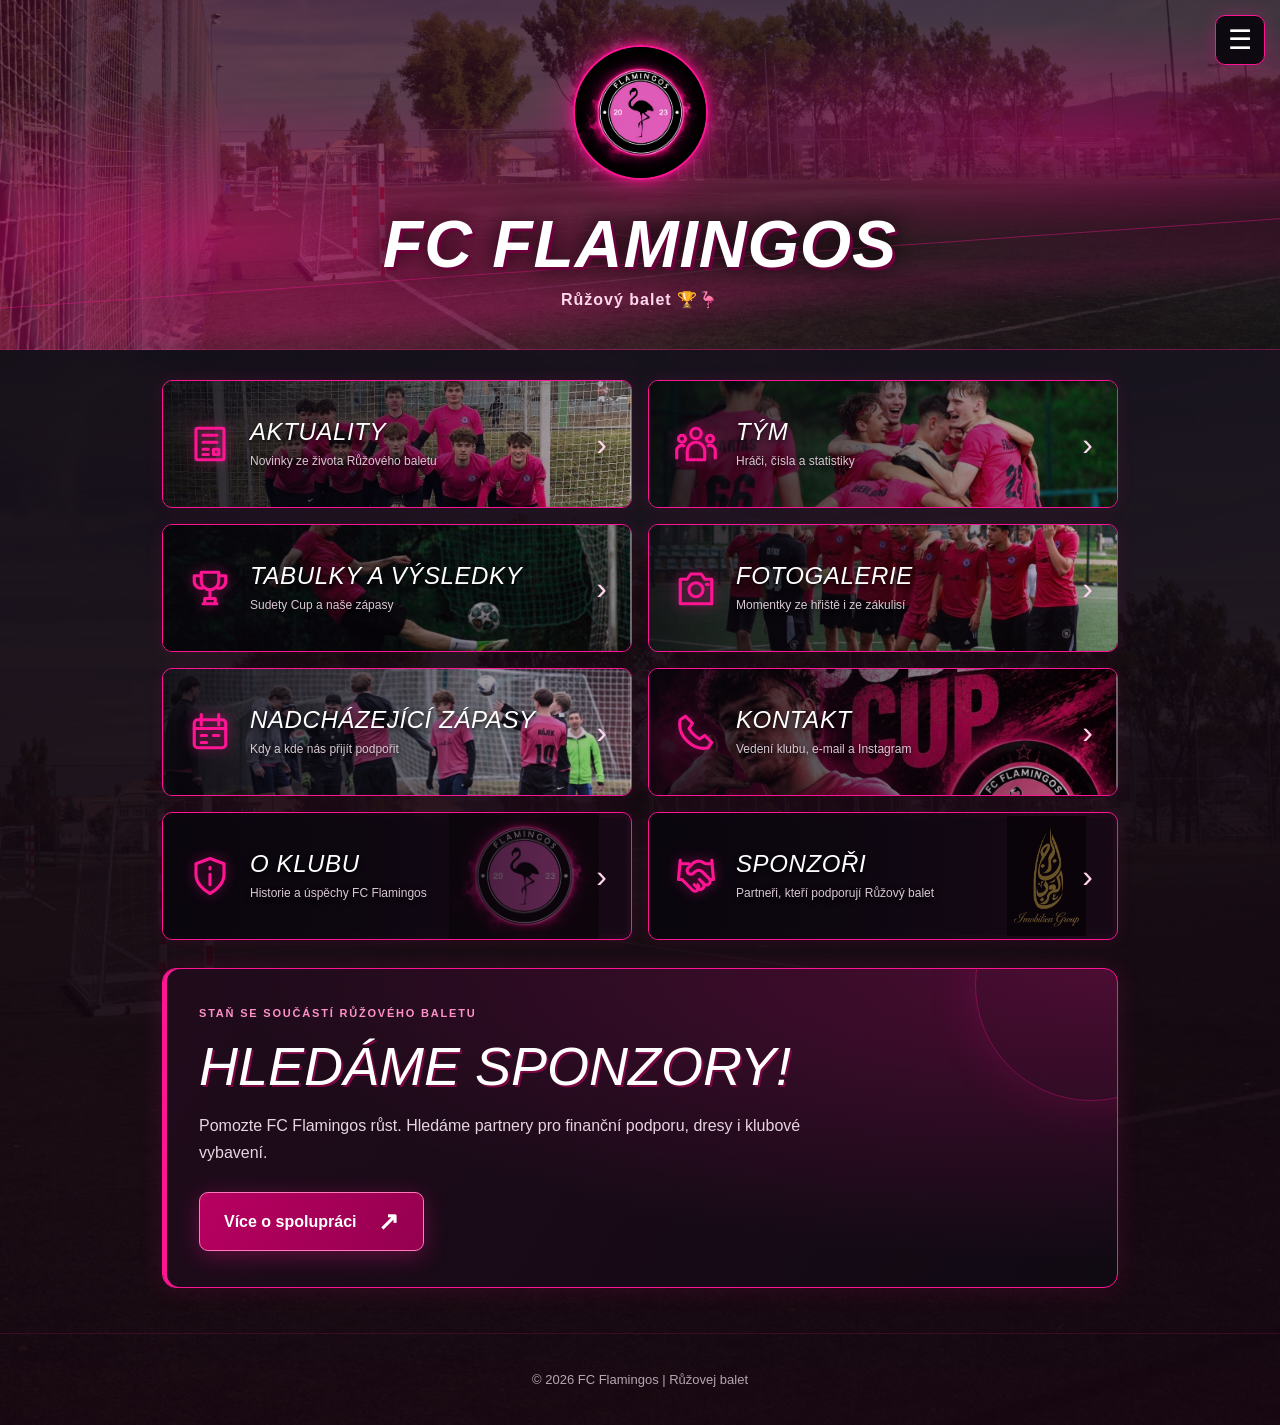
==== index.html @ 620ead61 "Update index.html" ====
<!DOCTYPE html>
<html lang="cs">
  <head>
    <meta charset="UTF-8" />
    <meta name="viewport" content="width=device-width, initial-scale=1" />
    <title>FC Flamingos</title>
    <link rel="stylesheet" href="styles.css" />
  
<style>
/* Oprava log: pevná plocha pro obrázek, text pod ní. */
#sponsors .sponsor-card { display:flex; flex-direction:column; min-width:0; }
#sponsors .sponsor-logo { display:block; flex:0 0 auto; width:100%; height:300px; padding:24px; overflow:hidden; background:#000; }
#sponsors .sponsor-logo img { display:block; position:static; width:100%; height:252px; max-width:100%; max-height:252px; object-fit:contain; }
#sponsors .sponsor-content { position:relative; flex:1; background:linear-gradient(120deg,#250c1d,#120a16); }
.home-link.sponsors-link .home-link-icon { color:#ff1493; }
.home-link.sponsors-link .home-link-icon svg { width:42px; height:42px; }
@media(max-width:600px) {
  #sponsors .sponsor-logo { height:270px; padding:20px; }
  #sponsors .sponsor-logo img { height:230px; max-height:230px; }
}
</style>
</head>
  <body>
    <div class="menu">
      <button
        class="menu-btn"
        onclick="toggleMenu()"
        type="button"
        aria-controls="menu-content"
        aria-expanded="false"
        aria-label="Otevřít menu"
      >
        ☰
      </button>

      <div id="menu-content" class="menu-content">
        <button onclick="showSection('home')" type="button">Úvod</button>
        <button onclick="showSection('contact')" type="button">Kontakt</button>
        <button onclick="showSection('results')" type="button">
          Tabulky a výsledky
        </button>
        <button onclick="showSection('matches')" type="button">
          Nadcházející zápasy
        </button>
        <button onclick="showSection('team')" type="button">Tým</button>
        <button onclick="showSection('about')" type="button">O klubu</button>
        <button onclick="showSection('gallery')" type="button">
          Fotogalerie
        </button>
        <button onclick="showSection('news')" type="button">Aktuality</button>
      </div>
    </div>

    <header>
      <img src="logo.png" alt="Logo FC Flamingos" class="logo" />
      <h1>FC Flamingos</h1>
      <p>Růžový balet 🏆🦩</p>
    </header>

    <section id="home" class="active">
<div class="sponsor-callout">
  <span class="sponsor-callout-label">STAŇ SE SOUČÁSTÍ RŮŽOVÉHO BALETU</span>
  <h2>HLEDÁME SPONZORY!</h2>
  <p>Pomozte FC Flamingos růst. Hledáme partnery pro finanční podporu, dresy i klubové vybavení.</p>
  <button type="button" onclick="showSection('news')">Více o spolupráci <span aria-hidden="true">↗</span></button>
</div>
</section>

  <section id="contact">
  <h2>Kontakt</h2>
  <p>Vedení Růžového baletu. Ozvi se nám!</p>

  <div class="club-contacts">
    <article class="club-contact">
      <span class="contact-role">CEO KLUBU</span>
      <h3>Matyáš František Hájek</h3>
      <a class="contact-phone" href="tel:+420725914956">
        <span aria-hidden="true">☎</span>
        +420 725 914 956
      </a>
    </article>

    <article class="club-contact">
      <span class="contact-role">PŘEDSEDA A JEDNATEL MUŽSTVA</span>
      <h3>Martin Kulhánek</h3>
      <a class="contact-phone" href="tel:+420721666181">
        <span aria-hidden="true">☎</span>
        +420 721 666 181
      </a>
    </article>

    <article class="club-contact">
      <span class="contact-role">MANAŽER KLUBU</span>
      <h3>Jiří Heiland</h3>
      <a class="contact-phone" href="tel:+420608160890">
        <span aria-hidden="true">☎</span>
        +420 608 160 890
      </a>
    </article>

    <article class="club-contact">
      <span class="contact-role">KUSTOD MUŽSTVA</span>
      <h3>Adrian Forgáč</h3>
      <a class="contact-phone" href="tel:+420606820745">
        <span aria-hidden="true">☎</span>
        +420 606 820 745
      </a>
    </article>
  </div>

  <div class="club-socials">
    <a
      class="club-social"
      href="mailto:fc.flamingos.lib@gmail.com"
    >
      <span class="contact-symbol" aria-hidden="true">✉</span>
      <span class="contact-social-text">
        <strong>NAPIŠ NÁM</strong>
        <span>fc.flamingos.lib@gmail.com</span>
      </span>
      <span aria-hidden="true">→</span>
    </a>

    <a
      class="club-social"
      href="https://www.instagram.com/fc_flamingos_/"
      target="_blank"
      rel="noopener noreferrer"
    >
      <span class="contact-symbol" aria-hidden="true">◎</span>
      <span class="contact-social-text">
        <strong>SLEDUJ FLAMINGOS</strong>
        <span>@fc_flamingos_</span>
      </span>
      <span aria-hidden="true">↗</span>
    </a>
    <a
  class="club-social"
  href="https://www.tiktok.com/@fc_flamingos_"
  target="_blank"
  rel="noopener noreferrer"
>
  <span class="contact-symbol" aria-hidden="true">♪</span>

  <span class="contact-social-text">
    <strong>SLEDUJ NÁŠ TIKTOK</strong>
    <span>@fc_flamingos_</span>
  </span>

  <span aria-hidden="true">↗</span>
</a>
  </div>
</section>
   <section id="results">
  <h2>Tabulky a výsledky</h2>

  <a
    class="standings-image-link"
    href="./tabulka.png"
    target="_blank"
    rel="noopener noreferrer"
    aria-label="Otevřít závěrečnou tabulku v plné velikosti"
  >
    <img
      class="standings-image"
      src="./tabulka.png"
      alt="Závěrečná tabulka základní části Sudety Cupu, Season VI. FC Flamingos skončili čtvrtí se 41 body."
    />
  </a>

  <p class="standings-image-hint">
    Kliknutím otevřeš tabulku v plné velikosti.
  </p>

  <h3 class="results-heading">Výsledky základní části</h3>

  <div class="results-grid">
    <article class="result-round">
      <span class="result-round-label">SUDETY CUP · SEASON VI</span>
      <h3>01. kolo</h3>
      <p class="result-team-label">FC Flamingos proti:</p>
      <ul class="result-list">
        <li><span>FC Lidi</span><strong>1:0</strong></li>
        <li><span>SK Gamble</span><strong>1:0</strong></li>
        <li><span>FC Tysa</span><strong>1:1</strong></li>
      </ul>
    </article>

    <article class="result-round">
      <span class="result-round-label">SUDETY CUP · SEASON VI</span>
      <h3>02. kolo</h3>
      <p class="result-team-label">FC Flamingos proti:</p>
      <ul class="result-list">
        <li><span>FK Fitmonci</span><strong>1:3</strong></li>
        <li><span>FC Real Chlastico</span><strong>3:0</strong></li>
        <li><span>FC Benfika B</span><strong>3:1</strong></li>
      </ul>
    </article>

    <article class="result-round">
      <span class="result-round-label">SUDETY CUP · SEASON VI</span>
      <h3>03. kolo</h3>
      <p class="result-team-label">FC Flamingos proti:</p>
      <ul class="result-list">
        <li><span>San Miguel C.F.</span><strong>0:4</strong></li>
        <li><span>FC Braničtí Rytíři</span><strong>1:3</strong></li>
        <li><span>Sudeťáci</span><strong>0:1</strong></li>
      </ul>
    </article>

    <article class="result-round">
      <span class="result-round-label">SUDETY CUP · SEASON VI</span>
      <h3>04. kolo</h3>
      <p class="result-team-label">FC Flamingos proti:</p>
      <ul class="result-list">
        <li><span>FC Lidi</span><strong>3:3</strong></li>
        <li><span>SK Gamble</span><strong>3:4</strong></li>
        <li><span>FC Tysa</span><strong>1:0</strong></li>
      </ul>
    </article>

    <article class="result-round">
      <span class="result-round-label">SUDETY CUP · SEASON VI</span>
      <h3>05. kolo</h3>
      <p class="result-team-label">FC Flamingos proti:</p>
      <ul class="result-list">
        <li>
          <span>FK Fitmonci<small>Dohráno v 11. kole</small></span>
          <strong>3:2</strong>
        </li>
        <li><span>FC Real Chlastico</span><strong>2:2</strong></li>
        <li><span>FC Benfika B</span><strong>1:0</strong></li>
      </ul>
    </article>

    <article class="result-round">
      <span class="result-round-label">SUDETY CUP · SEASON VI</span>
      <h3>06. kolo</h3>
      <p class="result-team-label">FC Flamingos proti:</p>
      <ul class="result-list">
        <li><span>San Miguel C.F.</span><strong>0:3</strong></li>
        <li><span>FC Braničtí Rytíři</span><strong>3:1</strong></li>
        <li><span>Sudeťáci</span><strong>2:0</strong></li>
      </ul>
    </article>

    <article class="result-round">
      <span class="result-round-label">SUDETY CUP · SEASON VI</span>
      <h3>07. kolo</h3>
      <p class="result-team-label">FC Flamingos proti:</p>
      <ul class="result-list">
        <li><span>FC Lidi</span><strong>3:1</strong></li>
        <li><span>SK Gamble</span><strong>2:4</strong></li>
        <li><span>FC Tysa</span><strong>1:3</strong></li>
      </ul>
    </article>

    <article class="result-round">
      <span class="result-round-label">SUDETY CUP · SEASON VI</span>
      <h3>08. kolo</h3>
      <p class="result-team-label">FC Flamingos proti:</p>
      <ul class="result-list">
        <li><span>FK Fitmonci</span><strong>2:1</strong></li>
        <li><span>FC Real Chlastico</span><strong>0:1</strong></li>
        <li><span>FC Benfika B</span><strong>1:5</strong></li>
      </ul>
    </article>

    <article class="result-round">
      <span class="result-round-label">SUDETY CUP · SEASON VI</span>
      <h3>09. kolo</h3>
      <p class="result-team-label">FC Flamingos proti:</p>
      <ul class="result-list">
        <li><span>San Miguel C.F.</span><strong>1:1</strong></li>
        <li><span>FC Braničtí Rytíři</span><strong>2:1</strong></li>
        <li><span>Sudeťáci</span><strong>3:0</strong></li>
      </ul>
    </article>

    <article class="result-round">
      <span class="result-round-label">SUDETY CUP · SEASON VI</span>
      <h3>10. kolo</h3>
      <p class="result-team-label">FC Flamingos proti:</p>
      <ul class="result-list">
        <li><span>FC Lidi</span><strong>6:0</strong></li>
        <li><span>SK Gamble</span><strong>1:0</strong></li>
        <li><span>FC Tysa</span><strong>3:1</strong></li>
      </ul>
    </article>

    <article class="result-round">
      <span class="result-round-label">SUDETY CUP · SEASON VI</span>
      <h3>11. kolo</h3>
      <p class="result-team-label">FC Flamingos proti:</p>
      <ul class="result-list">
        <li><span>FK Fitmonci</span><strong>5:0</strong></li>
        <li><span>FC Real Chlastico</span><strong>0:0</strong></li>
        <li><span>FC Benfika B</span><strong>2:2</strong></li>
        <li>
          <span>FK Fitmonci<small>Dohrávka 5. kola</small></span>
          <strong>3:2</strong>
        </li>
      </ul>
    </article>

    <article class="result-round">
      <span class="result-round-label">SUDETY CUP · SEASON VI</span>
      <h3>12. kolo</h3>
      <p class="result-team-label">FC Flamingos proti:</p>
      <ul class="result-list">
        <li><span>San Miguel C.F.</span><strong>0:0</strong></li>
        <li><span>FC Braničtí Rytíři</span><strong>1:3</strong></li>
        <li><span>Sudeťáci</span><strong>0:1</strong></li>
      </ul>
    </article>
  </div>

  <div class="round-box playoff-box">
    <h3>🏆 Play-off Sudety Cupu</h3>
    <p><strong>20. 6. 2026</strong></p>
    <p>📍 Na Rozcestí — Vratislavice nad Nisou</p>

    <div class="playoff-match">
      <h4>Čtvrtfinále</h4>
      <p>FC Flamingos vs SK Gamble <strong>3:2</strong></p>
    </div>

    <div class="playoff-match">
      <h4>Semifinále</h4>
      <p>FC Flamingos vs San Miguel C. F. <strong>0:4</strong></p>
    </div>

    <div class="playoff-match">
      <h4>Zápas o třetí místo</h4>
      <p>FC Flamingos vs FC Braničtí Rytíři <strong>1:1</strong></p>
      <p>Po penaltách <strong>5:3</strong></p>
    </div>

    <p class="achievement">
      🥉 V play-off jsme získali historické třetí místo!
    </p>
  </div>
</section>

    <section id="team">
      <h2>Tým</h2>

      <h3 class="position-title">Brankáři</h3>
      <div class="players-grid">
        <div class="player-card">
          <img src="dyma.jpg" alt="Dmitriy Jerasov" />
          <h3>Dmitriy Jerasov</h3>
          <p><strong>Pozice:</strong> Brankář</p>
          <p><strong>Číslo:</strong> 99</p>
          <p><strong>Věk:</strong> 23 let</p>
          <p>
            <strong>Statistiky:</strong> 11 čistých kont, 1 gól, 10 asistencí
          </p>
        </div>

        <div class="player-card">
          <img src="luky.jpg" alt="Lukáš Votruba" />
          <h3>Lukáš Votruba</h3>
          <p><strong>Pozice:</strong> Brankář</p>
          <p><strong>Číslo:</strong> 1</p>
          <p><strong>Věk:</strong> 17 let</p>
          <p><strong>Statistiky:</strong> 1 čisté konto</p>
        </div>
      </div>

      <h3 class="position-title">Obránci</h3>
      <div class="players-grid">
        <div class="player-card">
          <img src="martin.jpg" alt="Martin Kulhánek" />
          <h3>Martin Kulhánek</h3>
          <p><strong>Pozice:</strong> Obránce</p>
          <p><strong>Číslo:</strong> 66</p>
          <p><strong>Věk:</strong> 19 let</p>
          <p><strong>Statistiky:</strong> 4 góly, 5 asistencí</p>
        </div>

        <div class="player-card">
          <img src="ivo.jpg" alt="Ivo Rejnart" />
          <h3>Ivo Rejnart</h3>
          <p><strong>Pozice:</strong> Obránce</p>
          <p><strong>Číslo:</strong> 4</p>
          <p><strong>Věk:</strong> 20 let</p>
          <p><strong>Statistiky:</strong> -</p>
        </div>

        <div class="player-card">
          <img src="kris.jpg" alt="Kristián Bohun" />
          <h3>Kristián Bohun</h3>
          <p><strong>Pozice:</strong> Obránce</p>
          <p><strong>Číslo:</strong> 13</p>
          <p><strong>Věk:</strong> 19 let</p>
          <p><strong>Statistiky:</strong> 3 góly</p>
        </div>

        <div class="player-card">
          <img src="kott.jpg" alt="Daniel Kott" />
          <h3>Daniel Kott</h3>
          <p><strong>Pozice:</strong> Obránce</p>
          <p><strong>Číslo:</strong> 69</p>
          <p><strong>Věk:</strong> 21 let</p>
          <p><strong>Statistiky:</strong> 1 gól, 5 asistencí</p>
        </div>
      </div>

      <h3 class="position-title">Záložníci</h3>
      <div class="players-grid">
        <div class="player-card">
          <img src="fabi.jpg" alt="Fabián Abrt" />
          <h3>Fabián Abrt</h3>
          <p><strong>Pozice:</strong> Záložník</p>
          <p><strong>Číslo:</strong> 28</p>
          <p><strong>Věk:</strong> 19 let</p>
          <p><strong>Statistiky:</strong> 9 gólů, 4 asistence</p>
        </div>

        <div class="player-card">
          <img src="jirka.jpg" alt="Jiří Heiland" />
          <h3>Jiří Heiland</h3>
          <p><strong>Pozice:</strong> Záložník</p>
          <p><strong>Číslo:</strong> 11</p>
          <p><strong>Věk:</strong> 19 let</p>
          <p><strong>Statistiky:</strong> 1 asistence</p>
        </div>

        <div class="player-card">
          <img src="honza.jpg" alt="Jan Albrecht" />
          <h3>Jan Albrecht</h3>
          <p><strong>Pozice:</strong> Záložník</p>
          <p><strong>Číslo:</strong> 14</p>
          <p><strong>Věk:</strong> 17 let</p>
          <p><strong>Statistiky:</strong> 3 góly, 2 asistence</p>
        </div>

        <div class="player-card">
          <img src="hajek.jpg" alt="Matyáš František Hájek" />
          <h3>Matyáš František Hájek</h3>
          <p><strong>Pozice:</strong> Záložník</p>
          <p><strong>Číslo:</strong> 10</p>
          <p><strong>Věk:</strong> 20 let</p>
          <p><strong>Statistiky:</strong> 9 gólů, 15 asistencí</p>
        </div>

        <div class="player-card">
          <img src="klusty.jpg" alt="Jan Klust" />
          <h3>Jan Klust</h3>
          <p><strong>Pozice:</strong> Záložník</p>
          <p><strong>Číslo:</strong> 6</p>
          <p><strong>Věk:</strong> 19 let</p>
          <p><strong>Statistiky:</strong> 24 gólů, 7 asistencí</p>
        </div>
      </div>

      <h3 class="position-title">Útočníci</h3>
      <div class="players-grid">
        <div class="player-card">
          <img src="dena.jpg" alt="Denis Dušek" />
          <h3>Denis Dušek</h3>
          <p><strong>Pozice:</strong> Útočník</p>
          <p><strong>Číslo:</strong> 27</p>
          <p><strong>Věk:</strong> 19 let</p>
          <p><strong>Statistiky:</strong> 8 gólů, 3 asistence</p>
        </div>

        <div class="player-card">
          <img src="simek.jpg" alt="Ondřej Šimek" />
          <h3>Ondřej Šimek</h3>
          <p><strong>Pozice:</strong> Útočník</p>
          <p><strong>Číslo:</strong> 23</p>
          <p><strong>Věk:</strong> 19 let</p>
          <p><strong>Statistiky:</strong> 3 góly, 5 asistencí</p>
        </div>

        <div class="player-card">
          <img src="ondra.jpg" alt="Ondřej Průša" />
          <h3>Ondřej Průša</h3>
          <p><strong>Pozice:</strong> Útočník</p>
          <p><strong>Číslo:</strong> 7</p>
          <p><strong>Věk:</strong> 20 let</p>
          <p><strong>Statistiky:</strong> 3 góly, 4 asistence</p>
        </div>

        <div class="player-card">
          <img src="forgy.jpg" alt="Adrián Forgáč" />
          <h3>Adrián Forgáč</h3>
          <p><strong>Pozice:</strong> Útočník</p>
          <p><strong>Číslo:</strong> 8</p>
          <p><strong>Věk:</strong> 21 let</p>
          <p><strong>Statistiky:</strong> -</p>
        </div>
      </div>
    </section>

    <section id="about">
      <h2>O klubu</h2>

      <div class="card">
        <h3>Historie klubu</h3>
        <p>
          FC Flamingos vznikl na podzim roku 2023 v Liberci. Klub založili
          současný kapitán a historicky nejlepší střelec Matyáš František Hájek
          a klubová legenda David Drobný.
        </p>
        <p>
          Začátky byly poměrně krušné a výsledky nebyly vždy příznivé. Během
          následujících sezón se však výrazně proměnila kostra týmu. Přišla řada
          opor, které pomohly klubu posunout se vpřed.
        </p>
        <p>
          Naše barvy jsou růžová a černá a přezdívka „Růžový balet“ k nám
          neodmyslitelně patří. Působíme v soutěži Sudety Cup a dění kolem klubu
          sdílíme také na sociálních sítích.
        </p>
      </div>

      <div class="card">
        <h3>🥉 Historický úspěch</h3>
        <p>
          V základní části Season VI jsme obsadili čtvrté místo se 41 body po 36
          zápasech.
        </p>
        <p>
          V play-off Sudety Cupu 2026 jsme vybojovali historické třetí místo. Ve
          čtvrtfinále jsme porazili SK Gamble 3:2. Po semifinálové porážce 0:4 s
          San Miguel C. F. jsme v zápase o třetí místo remizovali s FC Braničtí
          Rytíři 1:1 a penaltový rozstřel vyhráli 5:3, a zaslouženě jsem si tak
          připsali historické třetí místo.
        </p>
      </div>
    </section>

   

      <section id="gallery">
        <h2>Fotogalerie 2026/27</h2>

        <p>
          Momentky ze zápasů, emoce i dění kolem hřiště. Vyber si kolo a otevři
          celé fotoalbum na Zoneramě. Alba obsahují fotografie všech týmů Sudety
          Cupu.
        </p>

        <div class="photo-albums">
          <article class="album-card album-playoff">
            <span class="album-label">🏆 Play-off</span>
            <h3>Play-off Sudety Cupu</h3>
            <p class="album-date">20. 6. 2026</p>
            <p>
              Vzpomínky na turnaj, ze kterého jsme přivezli historické třetí
              místo.
            </p>

            <div class="album-links">
              <a
                href="https://us.zonerama.com/kacikbofoto/Album/1000427813"
                target="_blank"
                rel="noopener noreferrer"
                >📸 kacikbo.foto ↗</a
              >

              <a
                href="https://eu.zonerama.com/SarkaMakovskaPhotogallery/Album/15639155"
                target="_blank"
                rel="noopener noreferrer"
                >📸 Šárka Makovská ↗</a
              >
            </div>
          </article>

          <article class="album-card">
            <span class="album-label">Sudety Cup · Season VI</span>
            <h3>12. kolo</h3>
            <p class="album-date">7. 6. 2026</p>

            <div class="album-links">
              <a
                href="https://eu.zonerama.com/SarkaMakovskaPhotogallery/Album/15531288"
                target="_blank"
                rel="noopener noreferrer"
                >📸 Šárka Makovská ↗</a
              >
            </div>
          </article>

          <article class="album-card">
            <span class="album-label">Sudety Cup · Season VI</span>
            <h3>11. kolo</h3>
            <p class="album-date">31. 5. 2026</p>

            <div class="album-links">
              <a
                href="https://eu.zonerama.com/SarkaMakovskaPhotogallery/Album/15524873"
                target="_blank"
                rel="noopener noreferrer"
                >📸 Šárka Makovská ↗</a
              >
            </div>
          </article>

          <article class="album-card">
            <span class="album-label">Sudety Cup · Season VI</span>
            <h3>Zápasy 10. května</h3>
            <p class="album-date">10. 5. 2026</p>

            <div class="album-links">
              <a
                href="https://us.zonerama.com/kacikbofoto/Album/1000411940"
                target="_blank"
                rel="noopener noreferrer"
                >📸 kacikbo.foto ↗</a
              >
            </div>
          </article>

          <article class="album-card">
            <span class="album-label">Sudety Cup · Season VI</span>
            <h3>6. kolo</h3>
            <p class="album-date">26. 4. 2026</p>

            <div class="album-links">
              <a
                href="https://eu.zonerama.com/SarkaMakovskaPhotogallery/Album/15178739"
                target="_blank"
                rel="noopener noreferrer"
                >📸 Šárka Makovská ↗</a
              >
            </div>
          </article>

          <article class="album-card">
            <span class="album-label">Sudety Cup · Season VI</span>
            <h3>5. kolo</h3>
            <p class="album-date">19. 4. 2026</p>

            <div class="album-links">
              <a
                href="https://eu.zonerama.com/SarkaMakovskaPhotogallery/Album/15133690"
                target="_blank"
                rel="noopener noreferrer"
                >📸 Šárka Makovská ↗</a
              >
            </div>
          </article>

          <article class="album-card">
            <span class="album-label">Sudety Cup · Season VI</span>
            <h3>3. kolo</h3>
            <p class="album-date">29. 3. 2026</p>

            <div class="album-links">
              <a
                href="https://eu.zonerama.com/SarkaMakovskaPhotogallery/Album/15004577"
                target="_blank"
                rel="noopener noreferrer"
                >📸 Šárka Makovská ↗</a
              >
            </div>
          </article>

          <article class="album-card">
            <span class="album-label">Sudety Cup · Season VI</span>
            <h3>2. kolo</h3>
            <p class="album-date">22. 3. 2026</p>

            <div class="album-links">
              <a
                href="https://us.zonerama.com/kacikbofoto/Album/1000388332"
                target="_blank"
                rel="noopener noreferrer"
                >📸 kacikbo.foto ↗</a
              >

              <a
                href="https://eu.zonerama.com/SarkaMakovskaPhotogallery/Album/14965530"
                target="_blank"
                rel="noopener noreferrer"
                >📸 Šárka Makovská ↗</a
              >
            </div>
          </article>

          <article class="album-card">
            <span class="album-label">Sudety Cup · Season VI</span>
            <h3>1. kolo</h3>
            <p class="album-date">15. 3. 2026</p>

            <div class="album-links">
              <a
                href="https://eu.zonerama.com/SarkaMakovskaPhotogallery/Album/14915869"
                target="_blank"
                rel="noopener noreferrer"
                >📸 Šárka Makovská ↗</a
              >
            </div>
          </article>
        </div>
      </section>

    <section id="news">
      <h2>Aktuality</h2>
<article class="news-card sponsor-news">
  <span class="sponsor-news-label">SPOLUPRÁCE · FC FLAMINGOS</span>
  <h3>Hledáme partnery pro další kapitolu Růžového baletu!</h3>
  <p>FC Flamingos je klub malého fotbalu z Liberce. Od roku 2023 budujeme tým, který spojuje chuť hrát, týmového ducha a výrazné růžovo-černé barvy. Teď hledáme další partnery, kteří nám pomohou posunout klub dál.</p>
  <h4>Jak nás můžete podpořit?</h4>
  <p>Uvítáme finanční podporu na chod klubu, startovné v soutěžích a další rozvoj. Pomůže nám také materiální podpora — například dresy, tréninkové oblečení, míče nebo jiné sportovní vybavení. Prostor je i pro spolupráci formou služeb či společných akcí.</p>
  <h4>Co můžeme nabídnout?</h4>
  <p>Prezentaci vaší firmy na klubovém webu s logem a odkazem, zmínky a poděkování na našich sociálních sítích nebo společný obsah. Podle rozsahu spolupráce se můžeme domluvit také na umístění loga na dresech, klubovém oblečení či reklamních bannerech při akcích, kde to pořadatel umožní.</p>
  <p>Nemusí jít o velkou firmu ani vysokou částku. Rádi se domluvíme s místními podnikateli i většími společnostmi a připravíme spolupráci podle vašich možností.</p>
  <p><strong>Chcete být vidět společně s FC Flamingos? Napište nám a pojďme probrat možnosti!</strong></p>
  <a class="sponsor-news-contact" href="mailto:fc.flamingos.lib@gmail.com?subject=Spolupr%C3%A1ce%20s%20FC%20Flamingos">Napište nám: fc.flamingos.lib@gmail.com <span aria-hidden="true">↗</span></a>
</article>


      <div class="news-card">
        <h3>Pro nadcházející sezónu Sudety Cupu 2026/27 chystáme B tým!</h3>

        <p>
          FC Flamingos se připravuje na další krok — pro nadcházející sezónu
          plánujeme vytvoření B týmu! Chceme rozšířit náš klub a dát prostor
          dalším hráčům, kteří mají chuť obléknout růžovo-černé barvy.
        </p>

        <p>
          Přípravy jsou zatím na začátku a podrobnosti o soupisce i fungování
          týmu postupně představíme. Sledujte náš web a Instagram, kde se
          dozvíte další novinky.
        </p>

        <p>Nová kapitola Růžového baletu se blíží! 🦩</p>
      </div>
    </section>
<section id="sponsors">
  <h2>Sponzoři</h2>
  <p>
    Za Růžovým baletem stojí i naši partneři.
    Děkujeme za podporu FC Flamingos!
  </p>

  <div class="sponsors-grid">
    <article class="sponsor-card">
      <div class="sponsor-logo">
        <img
          src="./sponzor-imobilien.png"
          alt="Imobilien Group"
          loading="lazy"
        />
      </div>

      <div class="sponsor-content">
        <span class="sponsor-label">PARTNER FC FLAMINGOS</span>
        <h3>Imobilien Group</h3>

        <a
          class="sponsor-link"
          href="http://www.imobilien.cz/html/onas.htm"
          target="_blank"
          rel="noopener noreferrer"
        >
          Navštívit web partnera
          <span aria-hidden="true">↗</span>
        </a>
      </div>
    </article>

    <article class="sponsor-card">
      <div class="sponsor-logo">
        <img
          src="./sponzor-lipa.jpeg"
          alt="Klub Lípa Liberec"
          loading="lazy"
        />
      </div>

      <div class="sponsor-content">
        <span class="sponsor-label">PARTNER FC FLAMINGOS</span>
        <h3>Klub Lípa Liberec</h3>

        <a
          class="sponsor-link"
          href="https://klublipa.cz/"
          target="_blank"
          rel="noopener noreferrer"
        >
          Navštívit web partnera
          <span aria-hidden="true">↗</span>
        </a>
      </div>
    </article>
  </div>
</section>
    <footer>
      <p>© 2026 FC Flamingos | Růžovej balet</p>
    </footer>

    <script src="script.js"></script>
  
<script>
/* Růžová ikona spolupráce místo barevného emoji. */
(function () {
  const icon = document.querySelector('.sponsors-link .home-link-icon');
  if (icon) {
    icon.innerHTML = '<svg viewBox="0 0 24 24" fill="none" stroke="currentColor" stroke-width="1.8" stroke-linecap="round" stroke-linejoin="round" aria-hidden="true" focusable="false"><path d="m11 17 2 2a1 1 0 1 0 3-3"/><path d="m14 14 2.5 2.5a1 1 0 1 0 3-3l-4-4a3 3 0 0 0-4 0l-.9.9a1 1 0 1 1-3-3l2.9-2.9a5.5 5.5 0 0 1 6 0l.4.2a2 2 0 0 0 1 .3H21"/><path d="m21 3 1 11h-2M3 3 2 14h2l6 6a1 1 0 1 0 3-3M3 5h5"/></svg>';
  }
})();
</script>
</body>
</html>
---- styles.css ----
/* Základ */

* {
  box-sizing: border-box;
}

:root {
  --pink: #ff1493;
  --light-pink: #ff79bb;
  --stadium: url("./stadion.jpg") !important;
}

html {
  background: #08060b;
}

body {
  margin: 0;
  color: #fff;
  font-family: Arial, sans-serif;
  min-height: 100vh;
  background:
    linear-gradient(rgba(8, 5, 12, 0.88), rgba(20, 4, 15, 0.94)),
    var(--stadium) center / cover no-repeat,
    #08060b;
}

button,
a {
  -webkit-tap-highlight-color: transparent;
}

button {
  font-family: inherit;
}

a {
  color: var(--light-pink);
  font-weight: bold;
  overflow-wrap: anywhere;
}

button:focus-visible,
a:focus-visible {
  outline: 3px solid white;
  outline-offset: 5px;
}

/* Horní fotografie hřiště a logo */

header {
  position: relative;
  isolation: isolate;
  overflow: hidden;
  min-height: 350px;
  padding: 45px 20px 40px;
  text-align: center;
  background:
    linear-gradient(
      135deg,
      rgba(60, 0, 32, 0.65),
      rgba(8, 5, 12, 0.78)
    ),
    var(--stadium) center 65% / cover no-repeat,
    #160b19;
  border-bottom: 1px solid rgba(255, 20, 147, 0.35);
}

header::before,
header::after {
  content: "";
  position: absolute;
  z-index: -1;
  pointer-events: none;
}

header::before {
  inset: 0;
  background:
    radial-gradient(
      ellipse at 15% 70%,
      rgba(255, 0, 132, 0.42),
      transparent 45%
    ),
    radial-gradient(
      ellipse at 85% 40%,
      rgba(255, 0, 132, 0.38),
      transparent 40%
    );
}

header::after {
  width: 120%;
  height: 70px;
  left: -10%;
  bottom: 15px;
  transform: rotate(-4deg);
  background: linear-gradient(
    transparent,
    rgba(255, 20, 147, 0.12),
    transparent
  );
  border-top: 1px solid rgba(255, 20, 147, 0.4);
}

.logo {
  width: 135px;
  height: 135px;
  object-fit: cover;
  border-radius: 50%;
  border: 2px solid var(--pink);
  box-shadow:
    0 0 12px var(--pink),
    0 0 45px rgba(255, 20, 147, 0.55);
}

h1 {
  margin: 22px 0 8px;
  font-family: Impact, "Arial Narrow", Arial, sans-serif;
  font-size: clamp(38px, 7vw, 66px);
  font-style: italic;
  font-weight: 900;
  text-transform: uppercase;
  letter-spacing: 1px;
  text-shadow: 3px 3px 0 #6b003b, 0 0 25px #000;
}

header > p {
  margin: 0;
  color: #ffd8ed;
  font-size: 16px;
  font-weight: bold;
  letter-spacing: 1px;
}

/* Rozbalovací menu */

.menu {
  position: fixed;
  top: 15px;
  right: 15px;
  z-index: 1000;
}

.menu-btn {
  display: grid;
  place-items: center;
  width: 50px;
  height: 50px;
  padding: 0;
  color: white;
  font-size: 27px;
  background: rgba(10, 7, 14, 0.94);
  border: 1px solid var(--pink);
  border-radius: 10px;
  box-shadow: 0 0 18px rgba(255, 20, 147, 0.25);
  cursor: pointer;
}

.menu-content {
  position: absolute;
  right: 0;
  top: 60px;
  display: flex;
  flex-direction: column;
  gap: 5px;
  width: min(270px, calc(100vw - 30px));
  padding: 10px;
  background: rgba(13, 8, 17, 0.98);
  border: 1px solid var(--pink);
  border-radius: 12px;
  box-shadow: 0 10px 40px #000;
  opacity: 0;
  visibility: hidden;
  pointer-events: none;
  transform: translateY(-10px);
  transition: opacity 0.2s, transform 0.2s, visibility 0.2s;
  max-height: calc(100dvh - 95px);
  overflow-y: auto;
}

.menu-content.show {
  opacity: 1;
  visibility: visible;
  pointer-events: auto;
  transform: translateY(0);
}

.menu-content button {
  flex-shrink: 0;
  padding: 13px 12px;
  color: #fff;
  text-align: left;
  font-size: 15px;
  background: #160d19;
  border: 1px solid rgba(255, 20, 147, 0.3);
  border-radius: 7px;
  cursor: pointer;
  transition: background 0.2s;
}

.menu-content button:hover,
.menu-content button[aria-current="page"] {
  background: #720944;
  border-color: var(--pink);
}

/* Sekce */

section {
  display: none;
  width: 100%;
  max-width: 1000px;
  margin: auto;
  padding: 30px 22px 45px;
}

section.active {
  display: block;
  animation: section-in 0.3s ease both;
}

@keyframes section-in {
  from {
    opacity: 0;
    transform: translateY(12px);
  }
  to {
    opacity: 1;
    transform: translateY(0);
  }
}

h2 {
  margin: 10px 0 25px;
  color: var(--light-pink);
  font-size: clamp(28px, 5vw, 38px);
}

section > p,
.card p {
  font-size: 17px;
  line-height: 1.75;
}

#home > h2 {
  margin-top: 32px;
}

#home > p {
  color: #d6cbd3;
}

/* Klikací kartičky na úvodu */

.home-links {
  display: grid;
  grid-template-columns: repeat(2, minmax(0, 1fr));
  gap: 16px;
}

.home-link {
  position: relative;
  isolation: isolate;
  overflow: hidden;
  display: flex;
  align-items: center;
  gap: 18px;
  width: 100%;
  min-height: 128px;
  padding: 24px;
  color: white;
  text-align: left;
  text-decoration: none;
  background: #160a17;
  border: 1px solid var(--pink);
  border-radius: 10px;
  box-shadow:
    inset 0 0 0 4px rgba(255, 20, 147, 0.05),
    0 0 17px rgba(255, 20, 147, 0.1);
  cursor: pointer;
  transition: transform 0.2s, border-color 0.2s, box-shadow 0.2s;
}

.home-link::before {
  content: "";
  position: absolute;
  z-index: -2;
  inset: 0;
  background: var(--stadium) center 70% / cover no-repeat;
  opacity: 1;
  pointer-events: none;
}

.home-link::after {
  content: "";
  position: absolute;
  z-index: -1;
  inset: 0;
  background: linear-gradient(
    90deg,
    rgba(8, 5, 12, 0.88) 0%,
    rgba(8, 5, 12, 0.6) 45%,
    rgba(30, 0, 18, 0.15) 100%
  );
  pointer-events: none;
}

/* Správné názvy nahraných fotografií */

.home-link.news-link::before {
  background-image: url("./aktuality-nove.jpeg");
  background-position: center 35%;
}

.home-link.results-link::before {
  background-image: url("./vysledky-nove.jpeg");
  background-position: center 35%;
}

.home-link.matches-link::before {
  background-image: url("./zapasy-nove.jpeg");
  background-position: center 30%;
}

.home-link.team-link::before {
  background-image: url("./menu-tym.jpeg");
  background-position: center 30%;
}

.home-link.gallery-link::before {
  background-image: url("./galerie-nove.jpeg");
  background-position: center 35%;
}

.home-link.contact-link::before {
  background-image: url("./menu-kontakt.jpeg");
  background-position: center 30%;
}

.home-link.about-link::before {
  background-image: url("./logo.png");
  background-position: 90% center;
  background-size: 150px;
  opacity: 0.5;
}

.home-link:hover {
  transform: translateY(-3px);
  border-color: #ffb4dc;
  box-shadow: 0 0 25px rgba(255, 20, 147, 0.3);
}

.home-link-icon {
  flex: 0 0 45px;
  display: grid;
  place-items: center;
  color: var(--pink);
  filter: drop-shadow(0 0 6px rgba(255, 20, 147, 0.5));
}

.home-link-icon svg {
  display: block;
  width: 42px;
  height: 42px;
}

.home-link-text {
  flex: 1;
  min-width: 0;
}

.home-link-title {
  display: block;
  font-family: Impact, "Arial Narrow", Arial, sans-serif;
  font-size: 24px;
  font-weight: normal;
  font-style: italic;
  text-transform: uppercase;
  letter-spacing: 0.6px;
}

.home-link-description {
  display: block;
  margin-top: 7px;
  color: #d9c8d3;
  font-size: 12px;
  line-height: 1.4;
}

.home-link-title,
.home-link-description {
  text-shadow: 0 2px 5px rgba(0, 0, 0, 0.9);
}

.home-link-arrow {
  flex-shrink: 0;
  font-size: 32px;
  color: #ffd6ec;
}

/* Obsahové kartičky */

.card,
.round-box,
.news-card,
.player-card,
.album-card {
  background:
    radial-gradient(
      ellipse at top right,
      rgba(255, 20, 147, 0.1),
      transparent 65%
    ),
    #120d16;
  border: 1px solid rgba(255, 20, 147, 0.6);
  border-radius: 12px;
  box-shadow: 0 0 18px rgba(255, 20, 147, 0.1);
}

.card {
  padding: 24px;
  margin-top: 20px;
  border-left: 4px solid var(--pink);
}

.card h3 {
  color: var(--light-pink);
  margin-top: 0;
}

footer {
  text-align: center;
  padding: 25px 15px;
  color: #b5a6b0;
  font-size: 13px;
  border-top: 1px solid rgba(255, 20, 147, 0.15);
}

/* Tým */

.position-title {
  color: white;
  margin-top: 35px;
  font-size: 25px;
  border-bottom: 1px solid var(--pink);
  padding-bottom: 12px;
}

.players-grid {
  display: grid;
  grid-template-columns: repeat(auto-fit, minmax(min(230px, 100%), 1fr));
  gap: 20px;
  margin-top: 20px;
}

.player-card {
  padding: 15px;
  text-align: center;
}

.player-card img {
  width: 100%;
  height: 260px;
  object-fit: contain;
  object-position: center;
  background: #0b080e;
  border-radius: 8px;
  margin-bottom: 12px;
}

.player-card h3 {
  color: var(--light-pink);
  margin-bottom: 10px;
}

.player-card p {
  font-size: 15px;
  line-height: 1.5;
}

/* Zápasy a play-off */

.round-box {
  padding: 23px;
  margin-bottom: 22px;
}

.round-box h3 {
  color: var(--light-pink);
  margin: 0 0 15px;
  font-size: 25px;
}

.round-box p {
  font-size: 17px;
  margin: 10px 0;
  line-height: 1.6;
}

.round-box b {
  color: var(--light-pink);
}

.playoff-box {
  background:
    linear-gradient(
      125deg,
      rgba(147, 0, 77, 0.9),
      rgba(23, 7, 26, 0.94)
    ),
    var(--stadium) center / cover;
  border-color: var(--pink);
  box-shadow: 0 0 24px rgba(255, 20, 147, 0.25);
}

.playoff-box h3 {
  color: white;
  font-size: 28px;
}

.playoff-match {
  padding: 15px 0;
  border-top: 1px solid rgba(255, 255, 255, 0.25);
  margin-top: 15px;
}

.playoff-match h4 {
  margin: 0 0 10px;
  font-size: 20px;
}

.playoff-box .achievement {
  font-size: 20px;
  font-weight: bold;
  background: rgba(0, 0, 0, 0.3);
  padding: 18px;
  border-radius: 8px;
  margin-top: 20px;
}

/* Aktuality */

.news-card {
  padding: 25px;
  margin-bottom: 25px;
}

.news-card h3 {
  color: var(--light-pink);
  margin-top: 0;
  margin-bottom: 15px;
  font-size: 27px;
  line-height: 1.3;
}

.news-card p {
  font-size: 17px;
  line-height: 1.8;
}

/* Původní tabulka */

.standings {
  overflow: hidden;
  background:
    radial-gradient(
      ellipse at 100% 0%,
      rgba(255, 20, 147, 0.25),
      transparent 45%
    ),
    #100c15;
  border: 1px solid var(--pink);
  border-radius: 12px;
  padding: 28px;
  margin-bottom: 35px;
  box-shadow: 0 0 25px rgba(255, 20, 147, 0.15);
}

.standings-header {
  display: grid;
  grid-template-columns: 1fr 1fr 1fr;
  align-items: center;
  gap: 15px;
  margin-bottom: 28px;
}

.season-label span {
  display: block;
  font-size: 20px;
  font-weight: bold;
}

.season-label > strong {
  display: block;
  font-size: 76px;
  line-height: 1;
  color: transparent;
  -webkit-text-stroke: 2px #ffb1d9;
}

.competition-label {
  text-align: center;
}

.competition-icon {
  display: block;
  font-size: 48px;
  margin-bottom: 8px;
}

.competition-label strong {
  font-size: 20px;
}

.competition-label strong span {
  color: var(--pink);
}

.round-label {
  text-align: right;
  font-size: 25px;
  font-weight: bold;
}

.table-scroll {
  overflow-x: auto;
  border: 1px solid var(--pink);
  border-radius: 8px;
}

.league-table {
  width: 100%;
  border-collapse: collapse;
  min-width: 420px;
  font-size: 18px;
}

.league-table caption,
.fs-table caption {
  position: absolute;
  width: 1px;
  height: 1px;
  overflow: hidden;
  clip-path: inset(50%);
}

.league-table th,
.league-table td {
  padding: 15px 10px;
  text-align: center;
}

.league-table thead {
  background: rgba(255, 20, 147, 0.12);
}

.league-table thead th {
  color: #ff8bc5;
  font-size: 16px;
}

.league-table th:nth-child(2) {
  text-align: left;
}

.league-table tbody th {
  font-weight: normal;
}

.league-table tbody tr {
  border-top: 1px solid rgba(255, 77, 166, 0.35);
}

.league-table tbody td:last-child {
  color: var(--light-pink);
  font-weight: bold;
  font-size: 22px;
}

.league-table .flamingos-row {
  background: linear-gradient(90deg, #e6007e, #8d064e);
}

.league-table .flamingos-row th,
.league-table .flamingos-row td {
  color: white;
  font-weight: bold;
}

.table-legend {
  color: #c9bcc5;
  font-size: 12px;
  margin: 16px 0 0;
  text-align: center;
}

/* Nová závěrečná tabulka Sudety Cupu */

.flamingos-standings {
  overflow: hidden;
  margin: 25px 0 40px;
  padding: 26px;
  color: #fff;
  background:
    radial-gradient(
      ellipse at top right,
      rgba(255, 20, 147, 0.2),
      transparent 60%
    ),
    #100b13;
  border: 1px solid #ff4da6;
  border-radius: 16px;
  box-shadow:
    inset 4px 0 0 var(--pink),
    0 0 28px rgba(255, 20, 147, 0.15);
}

.fs-header {
  display: flex;
  align-items: center;
  justify-content: space-between;
  gap: 16px;
  margin-bottom: 24px;
}

.fs-label {
  color: var(--light-pink);
  font-size: 12px;
  font-weight: bold;
  letter-spacing: 2px;
}

.fs-header h3 {
  margin: 10px 0;
  color: #fff;
  font-family: Impact, "Arial Narrow", Arial, sans-serif;
  font-size: clamp(28px, 5vw, 42px);
  font-weight: normal;
  font-style: italic;
  text-transform: uppercase;
}

.fs-header p {
  margin: 0;
  color: #c9bac5;
  font-size: 14px;
  line-height: 1.5;
}

.fs-trophy {
  flex-shrink: 0;
  font-size: 46px;
}

.fs-highlight {
  display: flex;
  align-items: center;
  gap: 16px;
  margin-bottom: 24px;
  padding: 18px;
  background: linear-gradient(110deg, #7a0849, #280d21);
  border: 1px solid #ff4da6;
  border-radius: 12px;
}

.fs-highlight > img {
  width: 58px;
  height: 58px;
  object-fit: contain;
  border-radius: 50%;
  box-shadow: 0 0 18px rgba(255, 20, 147, 0.5);
}

.fs-highlight > div:nth-child(2) {
  flex: 1;
  min-width: 0;
}

.fs-highlight > div:nth-child(2) > strong {
  display: block;
  font-family: Impact, "Arial Narrow", Arial, sans-serif;
  font-size: 24px;
  font-weight: normal;
  font-style: italic;
}

.fs-highlight > div:nth-child(2) > span {
  display: block;
  margin-top: 5px;
  color: #f4d9e8;
  font-size: 13px;
}

.fs-points {
  flex-shrink: 0;
  text-align: center;
}

.fs-points strong {
  display: block;
  font-size: 38px;
  line-height: 1;
}

.fs-points span {
  display: block;
  margin-top: 6px;
  color: #ffc3e2;
  font-size: 10px;
  font-weight: bold;
  letter-spacing: 2px;
}

.fs-scroll {
  overflow-x: auto;
  border: 1px solid rgba(255, 77, 166, 0.35);
  border-radius: 10px;
}

.fs-scroll:focus-visible {
  outline: 3px solid var(--light-pink);
  outline-offset: 4px;
}

.fs-table {
  width: 100%;
  min-width: 440px;
  border-collapse: collapse;
  font-size: 16px;
  font-variant-numeric: tabular-nums;
}

.fs-table th,
.fs-table td {
  padding: 17px 12px;
  text-align: center;
}

.fs-table thead {
  color: #ff99cc;
  background: #24101e;
  font-size: 12px;
  letter-spacing: 1px;
}

.fs-table thead th:nth-child(2),
.fs-table tbody th {
  text-align: left;
}

.fs-table tbody th {
  font-weight: normal;
}

.fs-table tbody tr {
  background: rgba(255, 255, 255, 0.015);
  border-top: 1px solid rgba(255, 77, 166, 0.18);
}

.fs-table tbody tr:nth-child(even) {
  background: rgba(255, 20, 147, 0.045);
}

.fs-table tbody td:first-child {
  color: #b8a6b3;
}

.fs-table tbody td:nth-child(4) {
  color: #ff99cc;
}

.fs-table tbody td:last-child {
  color: var(--light-pink);
  font-size: 21px;
  font-weight: bold;
}

.fs-table tbody .fs-our-team {
  background: linear-gradient(90deg, #b00866, #650b40);
  box-shadow: inset 4px 0 0 #ff9bce;
}

.fs-table .fs-our-team th,
.fs-table .fs-our-team td {
  color: #fff;
  font-weight: bold;
}

.fs-team-name {
  display: inline-flex;
  align-items: center;
  gap: 10px;
}

.fs-team-name img {
  width: 30px;
  height: 30px;
  object-fit: contain;
  border-radius: 50%;
}

.fs-table tbody td.fs-negative {
  color: #c6a4b7;
}

.flamingos-standings .fs-legend {
  margin: 18px 0 0;
  color: #bdaeba;
  font-size: 12px;
  line-height: 1.6;
  text-align: center;
}

/* Fotoalba */

.photo-albums,
.gallery-grid {
  display: grid;
  grid-template-columns: repeat(auto-fit, minmax(min(100%, 280px), 1fr));
  gap: 22px;
  margin-top: 30px;
}

.album-card {
  display: flex;
  flex-direction: column;
  padding: 25px;
}

.album-label {
  color: #ff85c2;
  font-size: 12px;
  font-weight: bold;
  letter-spacing: 0.5px;
}

.album-card h3 {
  color: var(--light-pink);
  font-size: 26px;
  margin: 15px 0 8px;
}

.album-card p {
  line-height: 1.6;
}

.album-card .album-date {
  color: #c9bcc5;
  margin: 0 0 18px;
}

.album-links {
  display: flex;
  flex-direction: column;
  gap: 10px;
  margin-top: auto;
  padding-top: 15px;
}

.album-links a {
  display: block;
  padding: 13px 16px;
  color: white;
  background: #27101e;
  border: 1px solid var(--pink);
  border-radius: 8px;
  text-align: center;
  text-decoration: none;
  transition: background 0.2s;
}

.album-links a:hover {
  background: #9d0057;
}

.album-playoff {
  background: linear-gradient(135deg, #650038, #170c1b);
}

.album-playoff h3 {
  color: white;
}

.gallery-grid figure {
  margin: 0;
  overflow: hidden;
  border: 1px solid var(--pink);
  border-radius: 10px;
  background: #120d16;
}

.gallery-grid img {
  width: 100%;
  height: 240px;
  display: block;
  object-fit: cover;
}

.gallery-grid figcaption {
  padding: 15px;
  line-height: 1.5;
}

/* Kontakty – vedení klubu */

.club-contacts,
.club-socials {
  display: grid;
  grid-template-columns: repeat(2, minmax(0, 1fr));
  gap: 18px;
  margin-top: 25px;
}

.club-contact {
  position: relative;
  overflow: hidden;
  padding: 28px;
  background:
    linear-gradient(
      110deg,
      rgba(10, 5, 14, 0.96),
      rgba(38, 4, 25, 0.88)
    ),
    var(--stadium) center / cover no-repeat;
  border: 1px solid var(--pink);
  border-radius: 12px;
  box-shadow:
    inset 4px 0 0 var(--pink),
    0 0 20px rgba(255, 20, 147, 0.12);
}

.club-contact::after {
  content: "";
  position: absolute;
  width: 120px;
  height: 120px;
  right: -55px;
  top: -55px;
  border: 1px solid rgba(255, 20, 147, 0.35);
  border-radius: 50%;
  box-shadow: 0 0 35px rgba(255, 20, 147, 0.15);
  pointer-events: none;
}

.contact-role {
  display: block;
  color: var(--light-pink);
  font-size: 11px;
  font-weight: bold;
  letter-spacing: 1.2px;
  line-height: 1.6;
}

.club-contact h3 {
  margin: 12px 0 22px;
  color: white;
  font-size: 25px;
  line-height: 1.25;
}

.contact-phone {
  display: inline-flex;
  align-items: center;
  gap: 10px;
  min-height: 44px;
  max-width: 100%;
  padding: 10px 14px;
  color: white;
  font-size: 16px;
  text-decoration: none;
  background: rgba(255, 20, 147, 0.1);
  border: 1px solid rgba(255, 20, 147, 0.45);
  border-radius: 8px;
}

.contact-phone > span {
  color: var(--light-pink);
  font-size: 23px;
}

.club-social {
  display: flex;
  align-items: center;
  gap: 16px;
  padding: 24px;
  color: white;
  text-decoration: none;
  background: linear-gradient(120deg, #350b26, #120a16);
  border: 1px solid var(--pink);
  border-radius: 12px;
  box-shadow: 0 0 18px rgba(255, 20, 147, 0.12);
}

.contact-symbol {
  flex: 0 0 35px;
  color: var(--pink);
  font-size: 35px;
  text-align: center;
}

.contact-social-text {
  flex: 1;
  min-width: 0;
}

.contact-social-text strong {
  display: block;
  font-family: Impact, "Arial Narrow", Arial, sans-serif;
  font-size: 22px;
  font-weight: normal;
  font-style: italic;
  letter-spacing: 0.5px;
}

.contact-social-text > span {
  display: block;
  margin-top: 7px;
  color: #e1cbd8;
  font-size: 14px;
  overflow-wrap: anywhere;
}

.contact-phone:hover,
.club-social:hover {
  background: #650038;
  border-color: #ff9bce;
}

/* Zobrazení na telefonu */

@media (max-width: 600px) {
  header {
    min-height: 310px;
    padding-top: 35px;
  }

  .logo {
    width: 115px;
    height: 115px;
  }

  section {
    padding: 22px 16px 35px;
  }

  .home-links {
    grid-template-columns: 1fr;
    gap: 12px;
  }

  .home-link {
    min-height: 104px;
    padding: 18px;
    gap: 15px;
  }

  .home-link-title {
    font-size: 23px;
  }

  .home-link-icon {
    flex-basis: 38px;
  }

  .home-link-icon svg {
    width: 36px;
    height: 36px;
  }

  .card,
  .round-box,
  .news-card,
  .album-card {
    padding: 20px;
  }

  .standings {
    padding: 14px;
  }

  .standings-header {
    gap: 8px;
  }

  .season-label span {
    font-size: 13px;
  }

  .season-label > strong {
    font-size: 52px;
  }

  .competition-icon {
    font-size: 32px;
  }

  .competition-label strong {
    font-size: 13px;
  }

  .round-label {
    font-size: 18px;
  }

  .league-table {
    font-size: 15px;
  }

  .league-table th,
  .league-table td {
    padding: 13px 7px;
  }

  .league-table tbody td:last-child {
    font-size: 19px;
  }

  .flamingos-standings {
    padding: 16px;
  }

  .fs-label {
    font-size: 10px;
    letter-spacing: 1px;
  }

  .fs-trophy {
    font-size: 32px;
  }

  .fs-highlight {
    gap: 10px;
    padding: 14px 10px;
  }

  .fs-highlight > img {
    width: 42px;
    height: 42px;
  }

  .fs-highlight > div:nth-child(2) > strong {
    font-size: 19px;
  }

  .fs-highlight > div:nth-child(2) > span {
    font-size: 11px;
  }

  .fs-points strong {
    font-size: 30px;
  }

  .fs-table {
    font-size: 14px;
  }

  .fs-table th,
  .fs-table td {
    padding: 14px 9px;
  }

  .club-contacts,
  .club-socials {
    grid-template-columns: 1fr;
    gap: 14px;
  }

  .club-contact,
  .club-social {
    padding: 22px;
  }

  .club-contact h3 {
    font-size: 23px;
  }
}

/* Omezení animací podle nastavení zařízení */

@media (prefers-reduced-motion: reduce) {
  *,
  *::before,
  *::after {
    animation: none !important;
    transition: none !important;
  }
}
/* Obrázek závěrečné tabulky */

.standings-image-link {
  display: block;
  width: 100%;
  max-width: 680px;
  margin: 0 auto;
  border-radius: 12px;
}

.standings-image {
  display: block;
  width: 100%;
  height: auto;
  border: 1px solid #ff1493;
  border-radius: 12px;
  box-shadow: 0 0 28px rgba(255, 20, 147, 0.18);
}

#results .standings-image-hint {
  margin: 12px 0 35px;
  color: #c9bac5;
  font-size: 13px;
  text-align: center;
}

/* Výsledky ve stejném stylu jako kontakty */

.results-heading {
  margin: 35px 0 22px;
  color: white;
  font-family: Impact, "Arial Narrow", Arial, sans-serif;
  font-size: clamp(26px, 4vw, 34px);
  font-weight: normal;
  font-style: italic;
  text-transform: uppercase;
}

.results-grid {
  display: grid;
  grid-template-columns: repeat(2, minmax(0, 1fr));
  gap: 18px;
  margin-bottom: 35px;
}

.result-round {
  position: relative;
  isolation: isolate;
  overflow: hidden;
  min-width: 0;
  padding: 26px;
  background:
    linear-gradient(
      110deg,
      rgba(10, 5, 14, 0.96),
      rgba(38, 4, 25, 0.9)
    ),
    var(--stadium) center / cover no-repeat;
  border: 1px solid #ff1493;
  border-radius: 12px;
  box-shadow:
    inset 4px 0 0 #ff1493,
    0 0 20px rgba(255, 20, 147, 0.12);
}

.result-round::after {
  content: "";
  position: absolute;
  z-index: -1;
  width: 120px;
  height: 120px;
  right: -55px;
  top: -55px;
  border: 1px solid rgba(255, 20, 147, 0.35);
  border-radius: 50%;
  box-shadow: 0 0 35px rgba(255, 20, 147, 0.15);
  pointer-events: none;
}

.result-round-label {
  display: block;
  color: #ff79bb;
  font-size: 10px;
  font-weight: bold;
  letter-spacing: 1.2px;
  line-height: 1.6;
}

.result-round h3 {
  margin: 10px 0 12px;
  color: white;
  font-family: Impact, "Arial Narrow", Arial, sans-serif;
  font-size: 34px;
  font-weight: normal;
  font-style: italic;
  text-transform: uppercase;
}

.result-round .result-team-label {
  margin: 0 0 12px;
  color: #c9bac5;
  font-size: 12px;
}

.result-list {
  list-style: none;
  padding: 0;
  margin: 0;
}

.result-list li {
  display: flex;
  align-items: center;
  justify-content: space-between;
  gap: 12px;
  padding: 13px 0;
  border-top: 1px solid rgba(255, 77, 166, 0.2);
}

.result-list li > span {
  min-width: 0;
  color: #fff;
  font-size: 15px;
  line-height: 1.4;
}

.result-list small {
  display: block;
  margin-top: 4px;
  color: #c5a6b9;
  font-size: 11px;
}

.result-list strong {
  flex-shrink: 0;
  min-width: 62px;
  padding: 8px 10px;
  color: white;
  font-size: 22px;
  line-height: 1;
  text-align: center;
  font-variant-numeric: tabular-nums;
  background: rgba(255, 20, 147, 0.14);
  border: 1px solid rgba(255, 20, 147, 0.5);
  border-radius: 8px;
}

@media (max-width: 600px) {
  .results-grid {
    grid-template-columns: 1fr;
    gap: 14px;
  }

  .result-round {
    padding: 22px;
  }

  .result-round h3 {
    font-size: 30px;
  }
}
/* Sponzoři */

.sponsors-grid {
  display: grid;
  grid-template-columns: repeat(2, minmax(0, 1fr));
  gap: 18px;
  margin-top: 25px;
}

.sponsor-card {
  display: flex;
  flex-direction: column;
  overflow: hidden;
  min-width: 0;
  background: linear-gradient(120deg, #250c1d, #120a16);
  border: 1px solid #ff1493;
  border-radius: 12px;
  box-shadow:
    inset 4px 0 0 #ff1493,
    0 0 20px rgba(255, 20, 147, 0.12);
}

.sponsor-logo {
  display: grid;
  place-items: center;
  height: 280px;
  padding: 24px;
  background: #000;
  border-bottom: 1px solid rgba(255, 20, 147, 0.3);
}

.sponsor-logo img {
  display: block;
  width: 100%;
  height: 100%;
  object-fit: contain;
}

.sponsor-content {
  display: flex;
  flex-direction: column;
  flex: 1;
  padding: 26px;
}

.sponsor-label {
  color: #ff79bb;
  font-size: 10px;
  font-weight: bold;
  letter-spacing: 1.2px;
}

.sponsor-content h3 {
  margin: 12px 0 22px;
  color: white;
  font-family: Impact, "Arial Narrow", Arial, sans-serif;
  font-size: 29px;
  font-weight: normal;
  font-style: italic;
}

.sponsor-link {
  display: flex;
  align-items: center;
  justify-content: space-between;
  gap: 12px;
  margin-top: auto;
  padding: 14px 16px;
  color: white;
  font-size: 14px;
  text-decoration: none;
  background: rgba(255, 20, 147, 0.1);
  border: 1px solid rgba(255, 20, 147, 0.5);
  border-radius: 8px;
}

.sponsor-link:hover {
  background: #650038;
  border-color: #ff9bce;
}

.sponsor-link > span {
  font-size: 22px;
}

/* Karta Sponzoři na úvodu */

.home-link.sponsors-link::before {
  background-image: url("./sponzor-imobilien.png");
  background-position: 92% center;
  background-size: auto 95%;
  background-repeat: no-repeat;
  opacity: 0.65;
}

.home-link.sponsors-link .home-link-icon {
  font-size: 36px;
}

@media (max-width: 600px) {
  .sponsors-grid {
    grid-template-columns: 1fr;
    gap: 14px;
  }

  .sponsor-logo {
    height: 250px;
  }
/* Výzva pro nové sponzory na úvodu */

.sponsor-callout {
  position: relative;
  overflow: hidden;
  margin-bottom: 24px;
  padding: 30px;
  background: linear-gradient(120deg, #a8005b, #480b32 65%, #170c1b);
  border: 1px solid #ff79bb;
  border-radius: 12px;
  box-shadow: 0 0 25px rgba(255, 20, 147, 0.2);
}

.sponsor-callout-label,
.sponsor-news-label {
  display: block;
  color: #ffd5eb;
  font-size: 11px;
  font-weight: bold;
  letter-spacing: 1.5px;
  line-height: 1.6;
}

#home .sponsor-callout h2 {
  margin: 12px 0;
  color: white;
  font-family: Impact, "Arial Narrow", Arial, sans-serif;
  font-size: clamp(34px, 6vw, 54px);
  font-weight: normal;
  font-style: italic;
  line-height: 1.1;
}

.sponsor-callout p {
  max-width: 650px;
  margin: 0 0 22px;
  color: #ffe5f2;
  font-size: 16px;
  line-height: 1.6;
}

.sponsor-callout button {
  display: inline-flex;
  align-items: center;
  gap: 20px;
  min-height: 46px;
  padding: 13px 18px;
  color: white;
  font-size: 14px;
  font-weight: bold;
  background: #150a13;
  border: 1px solid #ff9bce;
  border-radius: 8px;
  cursor: pointer;
}

.sponsor-callout button:hover {
  background: #650038;
}

.sponsor-callout button > span {
  font-size: 22px;
}

/* Článek o sponzorství */

.sponsor-news {
  border-left: 4px solid #ff1493;
}

.sponsor-news-label {
  color: #ff79bb;
}

.sponsor-news h4 {
  margin: 26px 0 8px;
  color: #ff79bb;
  font-size: 20px;
}

.sponsor-news-contact {
  display: flex;
  align-items: center;
  justify-content: space-between;
  gap: 14px;
  margin-top: 24px;
  padding: 16px;
  color: white;
  text-decoration: none;
  line-height: 1.5;
  background: #350b26;
  border: 1px solid #ff1493;
  border-radius: 8px;
}

.sponsor-news-contact:hover {
  background: #650038;
}

.sponsor-news-contact > span {
  flex-shrink: 0;
  font-size: 24px;
}

@media (max-width: 600px) {
  .sponsor-callout {
    padding: 24px 20px;
  }
}
  .sponsor-content {
    padding: 22px;
  }
}
/* Výrazný banner: Hledáme sponzory */

#home .sponsor-callout {
  position: relative;
  isolation: isolate;
  overflow: hidden;
  margin: 28px 0 0;
  padding: 36px;
  background:
    radial-gradient(
      ellipse at right top,
      rgba(255, 20, 147, 0.24),
      transparent 65%
    ),
    linear-gradient(120deg, #200b1b, #100a13);
  border: 1px solid #ff1493;
  border-radius: 14px;
  box-shadow:
    inset 4px 0 0 #ff1493,
    0 0 24px rgba(255, 20, 147, 0.14);
}

#home .sponsor-callout::before {
  content: "";
  position: absolute;
  z-index: -1;
  width: 230px;
  height: 230px;
  right: -90px;
  top: -100px;
  border: 1px solid rgba(255, 20, 147, 0.35);
  border-radius: 50%;
  box-shadow: 0 0 50px rgba(255, 20, 147, 0.15);
  pointer-events: none;
}

#home .sponsor-callout-label {
  display: block;
  color: #ff91c8;
  font-size: 11px;
  font-weight: bold;
  letter-spacing: 1.8px;
  line-height: 1.6;
}

#home .sponsor-callout h2 {
  margin: 14px 0 16px;
  color: #fff;
  font-family: Impact, "Arial Narrow", Arial, sans-serif;
  font-size: clamp(34px, 6vw, 54px);
  font-weight: normal;
  font-style: italic;
  line-height: 1.1;
  text-shadow: 2px 2px 0 #790641;
}

#home .sponsor-callout p {
  max-width: 650px;
  margin: 0 0 26px;
  color: #e7d5e0;
  font-size: 16px;
  line-height: 1.7;
}

#home .sponsor-callout button {
  display: inline-flex;
  align-items: center;
  justify-content: center;
  gap: 22px;
  min-height: 54px;
  padding: 16px 24px;
  color: #fff;
  font-family: Arial, sans-serif;
  font-size: 16px;
  font-weight: bold;
  background: linear-gradient(120deg, #b80061, #95004f);
  border: 1px solid #ff79bb;
  border-radius: 9px;
  box-shadow: 0 5px 22px rgba(255, 20, 147, 0.3);
  cursor: pointer;
  transition:
    transform 0.2s,
    background 0.2s,
    box-shadow 0.2s;
}

#home .sponsor-callout button > span {
  font-size: 25px;
  line-height: 1;
}

#home .sponsor-callout button:hover {
  background: #cb006c;
  transform: translateY(-2px);
  box-shadow: 0 7px 28px rgba(255, 20, 147, 0.45);
}

#home .sponsor-callout button:focus-visible {
  outline: 3px solid white;
  outline-offset: 5px;
}

@media (max-width: 600px) {
  #home .sponsor-callout {
    margin-top: 22px;
    padding: 26px 22px;
  }

  #home .sponsor-callout button {
    width: 100%;
  }
}

@media (prefers-reduced-motion: reduce) {
  #home .sponsor-callout button {
    transition: none;
  }

  #home .sponsor-callout button:hover {
    transform: none;
  }
}
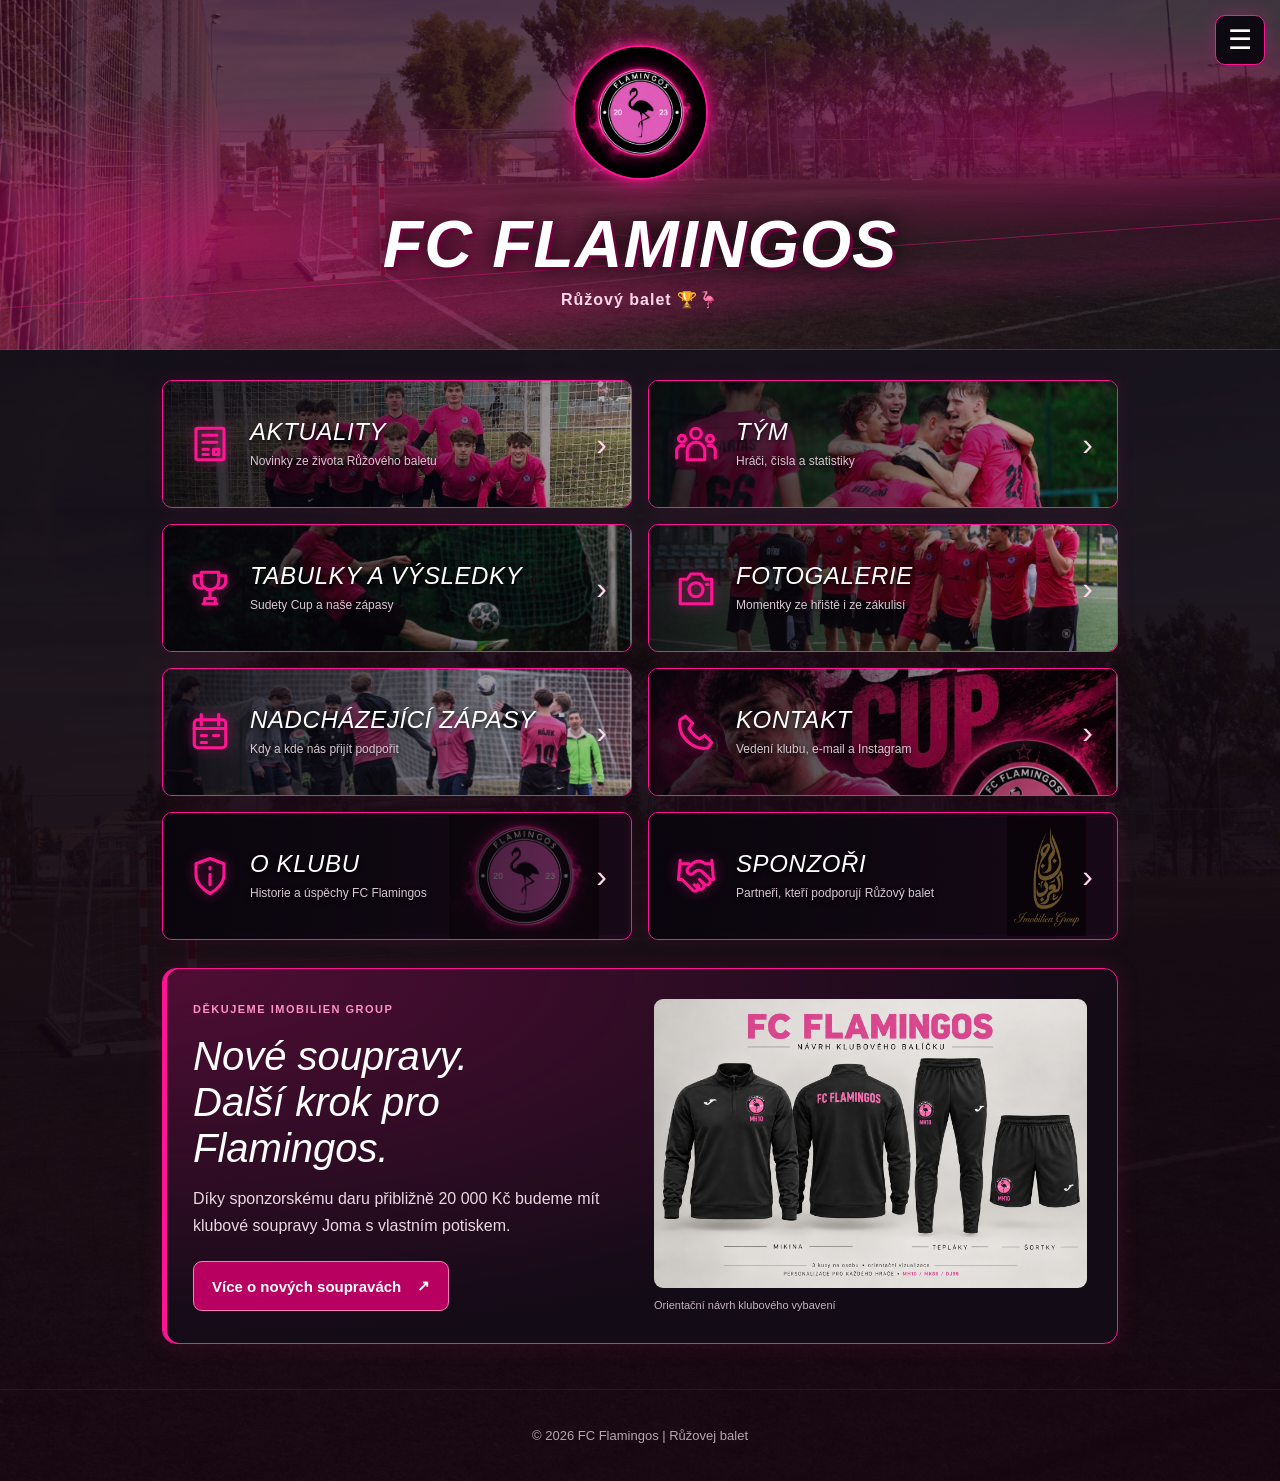
==== commit 576132cc: "Add files via upload" ====
--- a/index.html
+++ b/index.html
@@ -1,11 +1,11 @@
 <!DOCTYPE html>
+
 <html lang="cs">
-  <head>
-    <meta charset="UTF-8" />
-    <meta name="viewport" content="width=device-width, initial-scale=1" />
-    <title>FC Flamingos</title>
-    <link rel="stylesheet" href="styles.css" />
-  
+<head>
+<meta charset="utf-8"/>
+<meta content="width=device-width, initial-scale=1" name="viewport"/>
+<title>FC Flamingos</title>
+<link href="styles.css" rel="stylesheet"/>
 <style>
 /* Oprava log: pevná plocha pro obrázek, text pod ní. */
 #sponsors .sponsor-card { display:flex; flex-direction:column; min-width:0; }
@@ -19,786 +19,625 @@
   #sponsors .sponsor-logo img { height:230px; max-height:230px; }
 }
 </style>
-</head>
-  <body>
-    <div class="menu">
-      <button
-        class="menu-btn"
-        onclick="toggleMenu()"
-        type="button"
-        aria-controls="menu-content"
-        aria-expanded="false"
-        aria-label="Otevřít menu"
-      >
+<style>
+.joma-home-banner {display:grid;grid-template-columns:1fr 1fr;gap:28px;align-items:center;margin-top:28px;padding:30px;background:radial-gradient(ellipse at top left,#500d35,transparent 70%),#130b16;border:1px solid #ff1493;border-radius:14px;box-shadow:inset 4px 0 #ff1493,0 0 24px #ff149320;}
+.joma-eyebrow{display:block;color:#ff91c8;font-size:11px;font-weight:bold;letter-spacing:1.5px;line-height:1.6;}
+#home .joma-home-banner h2{margin:14px 0;color:white;font-family:Impact,'Arial Narrow',Arial,sans-serif;font-size:clamp(28px,4vw,40px);font-weight:normal;font-style:italic;line-height:1.15;}
+.joma-banner-copy p{color:#ead8e3;font-size:16px;line-height:1.7;margin:0 0 22px;}
+.joma-home-banner button,.joma-partner-link{display:inline-flex;align-items:center;justify-content:center;gap:16px;min-height:50px;padding:14px 18px;color:white;background:#b80061;border:1px solid #ff79bb;border-radius:9px;font-size:15px;font-weight:bold;text-decoration:none;cursor:pointer;}
+.joma-home-banner button:hover,.joma-partner-link:hover{background:#d00070;}
+.joma-home-banner figure,.joma-article-image{margin:0;min-width:0;}
+.joma-home-banner figure img,.joma-article-image img{display:block;width:100%;height:auto;max-width:100%;border-radius:9px;}
+.joma-home-banner figcaption,.joma-article-image figcaption{margin-top:9px;color:#c7b3c0;font-size:11px;line-height:1.5;}
+.joma-article{border-left:4px solid #ff1493;scroll-margin-top:25px;}
+.joma-article-image{margin:24px 0;}
+@media(max-width:700px){.joma-home-banner{grid-template-columns:1fr;padding:24px 20px;gap:22px;}.joma-home-banner button{width:100%;}}
+</style></head>
+<body>
+<div class="menu">
+<button aria-controls="menu-content" aria-expanded="false" aria-label="Otevřít menu" class="menu-btn" onclick="toggleMenu()" type="button">
         ☰
       </button>
-
-      <div id="menu-content" class="menu-content">
-        <button onclick="showSection('home')" type="button">Úvod</button>
-        <button onclick="showSection('contact')" type="button">Kontakt</button>
-        <button onclick="showSection('results')" type="button">
+<div class="menu-content" id="menu-content">
+<button onclick="showSection('home')" type="button">Úvod</button>
+<button onclick="showSection('contact')" type="button">Kontakt</button>
+<button onclick="showSection('results')" type="button">
           Tabulky a výsledky
         </button>
-        <button onclick="showSection('matches')" type="button">
+<button onclick="showSection('matches')" type="button">
           Nadcházející zápasy
         </button>
-        <button onclick="showSection('team')" type="button">Tým</button>
-        <button onclick="showSection('about')" type="button">O klubu</button>
-        <button onclick="showSection('gallery')" type="button">
+<button onclick="showSection('team')" type="button">Tým</button>
+<button onclick="showSection('about')" type="button">O klubu</button>
+<button onclick="showSection('gallery')" type="button">
           Fotogalerie
         </button>
-        <button onclick="showSection('news')" type="button">Aktuality</button>
-      </div>
-    </div>
-
-    <header>
-      <img src="logo.png" alt="Logo FC Flamingos" class="logo" />
-      <h1>FC Flamingos</h1>
-      <p>Růžový balet 🏆🦩</p>
-    </header>
-
-    <section id="home" class="active">
-<div class="sponsor-callout">
-  <span class="sponsor-callout-label">STAŇ SE SOUČÁSTÍ RŮŽOVÉHO BALETU</span>
-  <h2>HLEDÁME SPONZORY!</h2>
-  <p>Pomozte FC Flamingos růst. Hledáme partnery pro finanční podporu, dresy i klubové vybavení.</p>
-  <button type="button" onclick="showSection('news')">Více o spolupráci <span aria-hidden="true">↗</span></button>
-</div>
-</section>
-
-  <section id="contact">
-  <h2>Kontakt</h2>
-  <p>Vedení Růžového baletu. Ozvi se nám!</p>
-
-  <div class="club-contacts">
-    <article class="club-contact">
-      <span class="contact-role">CEO KLUBU</span>
-      <h3>Matyáš František Hájek</h3>
-      <a class="contact-phone" href="tel:+420725914956">
-        <span aria-hidden="true">☎</span>
+<button onclick="showSection('news')" type="button">Aktuality</button>
+</div>
+</div>
+<header>
+<img alt="Logo FC Flamingos" class="logo" src="logo.png"/>
+<h1>FC Flamingos</h1>
+<p>Růžový balet 🏆🦩</p>
+</header>
+<section class="active" id="home">
+<div class="joma-home-banner">
+<div class="joma-banner-copy"><span class="joma-eyebrow">DĚKUJEME IMOBILIEN GROUP</span><h2>Nové soupravy.<br/>Další krok pro Flamingos.</h2>
+<p>Díky sponzorskému daru přibližně 20 000 Kč budeme mít klubové soupravy Joma s vlastním potiskem.</p>
+<button onclick="showJomaArticle()" type="button">Více o nových soupravách <span aria-hidden="true">↗</span></button></div>
+<figure><img alt="Návrh černých souprav Joma FC Flamingos s růžovým znakem a iniciálami pod klubovým logem." src="./joma-soupravy.png"/><figcaption>Orientační návrh klubového vybavení</figcaption></figure></div>
+</section>
+<section id="contact">
+<h2>Kontakt</h2>
+<p>Vedení Růžového baletu. Ozvi se nám!</p>
+<div class="club-contacts">
+<article class="club-contact">
+<span class="contact-role">CEO KLUBU</span>
+<h3>Matyáš František Hájek</h3>
+<a class="contact-phone" href="tel:+420725914956">
+<span aria-hidden="true">☎</span>
         +420 725 914 956
       </a>
-    </article>
-
-    <article class="club-contact">
-      <span class="contact-role">PŘEDSEDA A JEDNATEL MUŽSTVA</span>
-      <h3>Martin Kulhánek</h3>
-      <a class="contact-phone" href="tel:+420721666181">
-        <span aria-hidden="true">☎</span>
+</article>
+<article class="club-contact">
+<span class="contact-role">PŘEDSEDA A JEDNATEL MUŽSTVA</span>
+<h3>Martin Kulhánek</h3>
+<a class="contact-phone" href="tel:+420721666181">
+<span aria-hidden="true">☎</span>
         +420 721 666 181
       </a>
-    </article>
-
-    <article class="club-contact">
-      <span class="contact-role">MANAŽER KLUBU</span>
-      <h3>Jiří Heiland</h3>
-      <a class="contact-phone" href="tel:+420608160890">
-        <span aria-hidden="true">☎</span>
+</article>
+<article class="club-contact">
+<span class="contact-role">MANAŽER KLUBU</span>
+<h3>Jiří Heiland</h3>
+<a class="contact-phone" href="tel:+420608160890">
+<span aria-hidden="true">☎</span>
         +420 608 160 890
       </a>
-    </article>
-
-    <article class="club-contact">
-      <span class="contact-role">KUSTOD MUŽSTVA</span>
-      <h3>Adrian Forgáč</h3>
-      <a class="contact-phone" href="tel:+420606820745">
-        <span aria-hidden="true">☎</span>
+</article>
+<article class="club-contact">
+<span class="contact-role">KUSTOD MUŽSTVA</span>
+<h3>Adrian Forgáč</h3>
+<a class="contact-phone" href="tel:+420606820745">
+<span aria-hidden="true">☎</span>
         +420 606 820 745
       </a>
-    </article>
-  </div>
-
-  <div class="club-socials">
-    <a
-      class="club-social"
-      href="mailto:fc.flamingos.lib@gmail.com"
-    >
-      <span class="contact-symbol" aria-hidden="true">✉</span>
-      <span class="contact-social-text">
-        <strong>NAPIŠ NÁM</strong>
-        <span>fc.flamingos.lib@gmail.com</span>
-      </span>
-      <span aria-hidden="true">→</span>
-    </a>
-
-    <a
-      class="club-social"
-      href="https://www.instagram.com/fc_flamingos_/"
-      target="_blank"
-      rel="noopener noreferrer"
-    >
-      <span class="contact-symbol" aria-hidden="true">◎</span>
-      <span class="contact-social-text">
-        <strong>SLEDUJ FLAMINGOS</strong>
-        <span>@fc_flamingos_</span>
-      </span>
-      <span aria-hidden="true">↗</span>
-    </a>
-    <a
-  class="club-social"
-  href="https://www.tiktok.com/@fc_flamingos_"
-  target="_blank"
-  rel="noopener noreferrer"
->
-  <span class="contact-symbol" aria-hidden="true">♪</span>
-
-  <span class="contact-social-text">
-    <strong>SLEDUJ NÁŠ TIKTOK</strong>
-    <span>@fc_flamingos_</span>
-  </span>
-
-  <span aria-hidden="true">↗</span>
+</article>
+</div>
+<div class="club-socials">
+<a class="club-social" href="mailto:fc.flamingos.lib@gmail.com">
+<span aria-hidden="true" class="contact-symbol">✉</span>
+<span class="contact-social-text">
+<strong>NAPIŠ NÁM</strong>
+<span>fc.flamingos.lib@gmail.com</span>
+</span>
+<span aria-hidden="true">→</span>
 </a>
-  </div>
-</section>
-   <section id="results">
-  <h2>Tabulky a výsledky</h2>
-
-  <a
-    class="standings-image-link"
-    href="./tabulka.png"
-    target="_blank"
-    rel="noopener noreferrer"
-    aria-label="Otevřít závěrečnou tabulku v plné velikosti"
-  >
-    <img
-      class="standings-image"
-      src="./tabulka.png"
-      alt="Závěrečná tabulka základní části Sudety Cupu, Season VI. FC Flamingos skončili čtvrtí se 41 body."
-    />
-  </a>
-
-  <p class="standings-image-hint">
+<a class="club-social" href="https://www.instagram.com/fc_flamingos_/" rel="noopener noreferrer" target="_blank">
+<span aria-hidden="true" class="contact-symbol">◎</span>
+<span class="contact-social-text">
+<strong>SLEDUJ FLAMINGOS</strong>
+<span>@fc_flamingos_</span>
+</span>
+<span aria-hidden="true">↗</span>
+</a>
+<a class="club-social" href="https://www.tiktok.com/@fc_flamingos_" rel="noopener noreferrer" target="_blank">
+<span aria-hidden="true" class="contact-symbol">♪</span>
+<span class="contact-social-text">
+<strong>SLEDUJ NÁŠ TIKTOK</strong>
+<span>@fc_flamingos_</span>
+</span>
+<span aria-hidden="true">↗</span>
+</a>
+</div>
+</section>
+<section id="results">
+<h2>Tabulky a výsledky</h2>
+<a aria-label="Otevřít závěrečnou tabulku v plné velikosti" class="standings-image-link" href="./tabulka.png" rel="noopener noreferrer" target="_blank">
+<img alt="Závěrečná tabulka základní části Sudety Cupu, Season VI. FC Flamingos skončili čtvrtí se 41 body." class="standings-image" src="./tabulka.png"/>
+</a>
+<p class="standings-image-hint">
     Kliknutím otevřeš tabulku v plné velikosti.
   </p>
-
-  <h3 class="results-heading">Výsledky základní části</h3>
-
-  <div class="results-grid">
-    <article class="result-round">
-      <span class="result-round-label">SUDETY CUP · SEASON VI</span>
-      <h3>01. kolo</h3>
-      <p class="result-team-label">FC Flamingos proti:</p>
-      <ul class="result-list">
-        <li><span>FC Lidi</span><strong>1:0</strong></li>
-        <li><span>SK Gamble</span><strong>1:0</strong></li>
-        <li><span>FC Tysa</span><strong>1:1</strong></li>
-      </ul>
-    </article>
-
-    <article class="result-round">
-      <span class="result-round-label">SUDETY CUP · SEASON VI</span>
-      <h3>02. kolo</h3>
-      <p class="result-team-label">FC Flamingos proti:</p>
-      <ul class="result-list">
-        <li><span>FK Fitmonci</span><strong>1:3</strong></li>
-        <li><span>FC Real Chlastico</span><strong>3:0</strong></li>
-        <li><span>FC Benfika B</span><strong>3:1</strong></li>
-      </ul>
-    </article>
-
-    <article class="result-round">
-      <span class="result-round-label">SUDETY CUP · SEASON VI</span>
-      <h3>03. kolo</h3>
-      <p class="result-team-label">FC Flamingos proti:</p>
-      <ul class="result-list">
-        <li><span>San Miguel C.F.</span><strong>0:4</strong></li>
-        <li><span>FC Braničtí Rytíři</span><strong>1:3</strong></li>
-        <li><span>Sudeťáci</span><strong>0:1</strong></li>
-      </ul>
-    </article>
-
-    <article class="result-round">
-      <span class="result-round-label">SUDETY CUP · SEASON VI</span>
-      <h3>04. kolo</h3>
-      <p class="result-team-label">FC Flamingos proti:</p>
-      <ul class="result-list">
-        <li><span>FC Lidi</span><strong>3:3</strong></li>
-        <li><span>SK Gamble</span><strong>3:4</strong></li>
-        <li><span>FC Tysa</span><strong>1:0</strong></li>
-      </ul>
-    </article>
-
-    <article class="result-round">
-      <span class="result-round-label">SUDETY CUP · SEASON VI</span>
-      <h3>05. kolo</h3>
-      <p class="result-team-label">FC Flamingos proti:</p>
-      <ul class="result-list">
-        <li>
-          <span>FK Fitmonci<small>Dohráno v 11. kole</small></span>
-          <strong>3:2</strong>
-        </li>
-        <li><span>FC Real Chlastico</span><strong>2:2</strong></li>
-        <li><span>FC Benfika B</span><strong>1:0</strong></li>
-      </ul>
-    </article>
-
-    <article class="result-round">
-      <span class="result-round-label">SUDETY CUP · SEASON VI</span>
-      <h3>06. kolo</h3>
-      <p class="result-team-label">FC Flamingos proti:</p>
-      <ul class="result-list">
-        <li><span>San Miguel C.F.</span><strong>0:3</strong></li>
-        <li><span>FC Braničtí Rytíři</span><strong>3:1</strong></li>
-        <li><span>Sudeťáci</span><strong>2:0</strong></li>
-      </ul>
-    </article>
-
-    <article class="result-round">
-      <span class="result-round-label">SUDETY CUP · SEASON VI</span>
-      <h3>07. kolo</h3>
-      <p class="result-team-label">FC Flamingos proti:</p>
-      <ul class="result-list">
-        <li><span>FC Lidi</span><strong>3:1</strong></li>
-        <li><span>SK Gamble</span><strong>2:4</strong></li>
-        <li><span>FC Tysa</span><strong>1:3</strong></li>
-      </ul>
-    </article>
-
-    <article class="result-round">
-      <span class="result-round-label">SUDETY CUP · SEASON VI</span>
-      <h3>08. kolo</h3>
-      <p class="result-team-label">FC Flamingos proti:</p>
-      <ul class="result-list">
-        <li><span>FK Fitmonci</span><strong>2:1</strong></li>
-        <li><span>FC Real Chlastico</span><strong>0:1</strong></li>
-        <li><span>FC Benfika B</span><strong>1:5</strong></li>
-      </ul>
-    </article>
-
-    <article class="result-round">
-      <span class="result-round-label">SUDETY CUP · SEASON VI</span>
-      <h3>09. kolo</h3>
-      <p class="result-team-label">FC Flamingos proti:</p>
-      <ul class="result-list">
-        <li><span>San Miguel C.F.</span><strong>1:1</strong></li>
-        <li><span>FC Braničtí Rytíři</span><strong>2:1</strong></li>
-        <li><span>Sudeťáci</span><strong>3:0</strong></li>
-      </ul>
-    </article>
-
-    <article class="result-round">
-      <span class="result-round-label">SUDETY CUP · SEASON VI</span>
-      <h3>10. kolo</h3>
-      <p class="result-team-label">FC Flamingos proti:</p>
-      <ul class="result-list">
-        <li><span>FC Lidi</span><strong>6:0</strong></li>
-        <li><span>SK Gamble</span><strong>1:0</strong></li>
-        <li><span>FC Tysa</span><strong>3:1</strong></li>
-      </ul>
-    </article>
-
-    <article class="result-round">
-      <span class="result-round-label">SUDETY CUP · SEASON VI</span>
-      <h3>11. kolo</h3>
-      <p class="result-team-label">FC Flamingos proti:</p>
-      <ul class="result-list">
-        <li><span>FK Fitmonci</span><strong>5:0</strong></li>
-        <li><span>FC Real Chlastico</span><strong>0:0</strong></li>
-        <li><span>FC Benfika B</span><strong>2:2</strong></li>
-        <li>
-          <span>FK Fitmonci<small>Dohrávka 5. kola</small></span>
-          <strong>3:2</strong>
-        </li>
-      </ul>
-    </article>
-
-    <article class="result-round">
-      <span class="result-round-label">SUDETY CUP · SEASON VI</span>
-      <h3>12. kolo</h3>
-      <p class="result-team-label">FC Flamingos proti:</p>
-      <ul class="result-list">
-        <li><span>San Miguel C.F.</span><strong>0:0</strong></li>
-        <li><span>FC Braničtí Rytíři</span><strong>1:3</strong></li>
-        <li><span>Sudeťáci</span><strong>0:1</strong></li>
-      </ul>
-    </article>
-  </div>
-
-  <div class="round-box playoff-box">
-    <h3>🏆 Play-off Sudety Cupu</h3>
-    <p><strong>20. 6. 2026</strong></p>
-    <p>📍 Na Rozcestí — Vratislavice nad Nisou</p>
-
-    <div class="playoff-match">
-      <h4>Čtvrtfinále</h4>
-      <p>FC Flamingos vs SK Gamble <strong>3:2</strong></p>
-    </div>
-
-    <div class="playoff-match">
-      <h4>Semifinále</h4>
-      <p>FC Flamingos vs San Miguel C. F. <strong>0:4</strong></p>
-    </div>
-
-    <div class="playoff-match">
-      <h4>Zápas o třetí místo</h4>
-      <p>FC Flamingos vs FC Braničtí Rytíři <strong>1:1</strong></p>
-      <p>Po penaltách <strong>5:3</strong></p>
-    </div>
-
-    <p class="achievement">
+<h3 class="results-heading">Výsledky základní části</h3>
+<div class="results-grid">
+<article class="result-round">
+<span class="result-round-label">SUDETY CUP · SEASON VI</span>
+<h3>01. kolo</h3>
+<p class="result-team-label">FC Flamingos proti:</p>
+<ul class="result-list">
+<li><span>FC Lidi</span><strong>1:0</strong></li>
+<li><span>SK Gamble</span><strong>1:0</strong></li>
+<li><span>FC Tysa</span><strong>1:1</strong></li>
+</ul>
+</article>
+<article class="result-round">
+<span class="result-round-label">SUDETY CUP · SEASON VI</span>
+<h3>02. kolo</h3>
+<p class="result-team-label">FC Flamingos proti:</p>
+<ul class="result-list">
+<li><span>FK Fitmonci</span><strong>1:3</strong></li>
+<li><span>FC Real Chlastico</span><strong>3:0</strong></li>
+<li><span>FC Benfika B</span><strong>3:1</strong></li>
+</ul>
+</article>
+<article class="result-round">
+<span class="result-round-label">SUDETY CUP · SEASON VI</span>
+<h3>03. kolo</h3>
+<p class="result-team-label">FC Flamingos proti:</p>
+<ul class="result-list">
+<li><span>San Miguel C.F.</span><strong>0:4</strong></li>
+<li><span>FC Braničtí Rytíři</span><strong>1:3</strong></li>
+<li><span>Sudeťáci</span><strong>0:1</strong></li>
+</ul>
+</article>
+<article class="result-round">
+<span class="result-round-label">SUDETY CUP · SEASON VI</span>
+<h3>04. kolo</h3>
+<p class="result-team-label">FC Flamingos proti:</p>
+<ul class="result-list">
+<li><span>FC Lidi</span><strong>3:3</strong></li>
+<li><span>SK Gamble</span><strong>3:4</strong></li>
+<li><span>FC Tysa</span><strong>1:0</strong></li>
+</ul>
+</article>
+<article class="result-round">
+<span class="result-round-label">SUDETY CUP · SEASON VI</span>
+<h3>05. kolo</h3>
+<p class="result-team-label">FC Flamingos proti:</p>
+<ul class="result-list">
+<li>
+<span>FK Fitmonci<small>Dohráno v 11. kole</small></span>
+<strong>3:2</strong>
+</li>
+<li><span>FC Real Chlastico</span><strong>2:2</strong></li>
+<li><span>FC Benfika B</span><strong>1:0</strong></li>
+</ul>
+</article>
+<article class="result-round">
+<span class="result-round-label">SUDETY CUP · SEASON VI</span>
+<h3>06. kolo</h3>
+<p class="result-team-label">FC Flamingos proti:</p>
+<ul class="result-list">
+<li><span>San Miguel C.F.</span><strong>0:3</strong></li>
+<li><span>FC Braničtí Rytíři</span><strong>3:1</strong></li>
+<li><span>Sudeťáci</span><strong>2:0</strong></li>
+</ul>
+</article>
+<article class="result-round">
+<span class="result-round-label">SUDETY CUP · SEASON VI</span>
+<h3>07. kolo</h3>
+<p class="result-team-label">FC Flamingos proti:</p>
+<ul class="result-list">
+<li><span>FC Lidi</span><strong>3:1</strong></li>
+<li><span>SK Gamble</span><strong>2:4</strong></li>
+<li><span>FC Tysa</span><strong>1:3</strong></li>
+</ul>
+</article>
+<article class="result-round">
+<span class="result-round-label">SUDETY CUP · SEASON VI</span>
+<h3>08. kolo</h3>
+<p class="result-team-label">FC Flamingos proti:</p>
+<ul class="result-list">
+<li><span>FK Fitmonci</span><strong>2:1</strong></li>
+<li><span>FC Real Chlastico</span><strong>0:1</strong></li>
+<li><span>FC Benfika B</span><strong>1:5</strong></li>
+</ul>
+</article>
+<article class="result-round">
+<span class="result-round-label">SUDETY CUP · SEASON VI</span>
+<h3>09. kolo</h3>
+<p class="result-team-label">FC Flamingos proti:</p>
+<ul class="result-list">
+<li><span>San Miguel C.F.</span><strong>1:1</strong></li>
+<li><span>FC Braničtí Rytíři</span><strong>2:1</strong></li>
+<li><span>Sudeťáci</span><strong>3:0</strong></li>
+</ul>
+</article>
+<article class="result-round">
+<span class="result-round-label">SUDETY CUP · SEASON VI</span>
+<h3>10. kolo</h3>
+<p class="result-team-label">FC Flamingos proti:</p>
+<ul class="result-list">
+<li><span>FC Lidi</span><strong>6:0</strong></li>
+<li><span>SK Gamble</span><strong>1:0</strong></li>
+<li><span>FC Tysa</span><strong>3:1</strong></li>
+</ul>
+</article>
+<article class="result-round">
+<span class="result-round-label">SUDETY CUP · SEASON VI</span>
+<h3>11. kolo</h3>
+<p class="result-team-label">FC Flamingos proti:</p>
+<ul class="result-list">
+<li><span>FK Fitmonci</span><strong>5:0</strong></li>
+<li><span>FC Real Chlastico</span><strong>0:0</strong></li>
+<li><span>FC Benfika B</span><strong>2:2</strong></li>
+<li>
+<span>FK Fitmonci<small>Dohrávka 5. kola</small></span>
+<strong>3:2</strong>
+</li>
+</ul>
+</article>
+<article class="result-round">
+<span class="result-round-label">SUDETY CUP · SEASON VI</span>
+<h3>12. kolo</h3>
+<p class="result-team-label">FC Flamingos proti:</p>
+<ul class="result-list">
+<li><span>San Miguel C.F.</span><strong>0:0</strong></li>
+<li><span>FC Braničtí Rytíři</span><strong>1:3</strong></li>
+<li><span>Sudeťáci</span><strong>0:1</strong></li>
+</ul>
+</article>
+</div>
+<div class="round-box playoff-box">
+<h3>🏆 Play-off Sudety Cupu</h3>
+<p><strong>20. 6. 2026</strong></p>
+<p>📍 Na Rozcestí — Vratislavice nad Nisou</p>
+<div class="playoff-match">
+<h4>Čtvrtfinále</h4>
+<p>FC Flamingos vs SK Gamble <strong>3:2</strong></p>
+</div>
+<div class="playoff-match">
+<h4>Semifinále</h4>
+<p>FC Flamingos vs San Miguel C. F. <strong>0:4</strong></p>
+</div>
+<div class="playoff-match">
+<h4>Zápas o třetí místo</h4>
+<p>FC Flamingos vs FC Braničtí Rytíři <strong>1:1</strong></p>
+<p>Po penaltách <strong>5:3</strong></p>
+</div>
+<p class="achievement">
       🥉 V play-off jsme získali historické třetí místo!
     </p>
-  </div>
-</section>
-
-    <section id="team">
-      <h2>Tým</h2>
-
-      <h3 class="position-title">Brankáři</h3>
-      <div class="players-grid">
-        <div class="player-card">
-          <img src="dyma.jpg" alt="Dmitriy Jerasov" />
-          <h3>Dmitriy Jerasov</h3>
-          <p><strong>Pozice:</strong> Brankář</p>
-          <p><strong>Číslo:</strong> 99</p>
-          <p><strong>Věk:</strong> 23 let</p>
-          <p>
-            <strong>Statistiky:</strong> 11 čistých kont, 1 gól, 10 asistencí
+</div>
+</section>
+<section id="matches">
+<h2>Nadcházející zápasy</h2>
+<div class="round-box">
+<h3>Další zápasy připravujeme</h3>
+<p>
+      Termíny zápasů pro nadcházející sezónu brzy zveřejníme.
+      Sledujte náš web a sociální sítě, ať vám nic neunikne!
+    </p>
+</div>
+</section>
+<section id="team">
+<h2>Tým</h2>
+<h3 class="position-title">Brankáři</h3>
+<div class="players-grid">
+<div class="player-card">
+<img alt="Dmitriy Jerasov" src="dyma.jpg"/>
+<h3>Dmitriy Jerasov</h3>
+<p><strong>Pozice:</strong> Brankář</p>
+<p><strong>Číslo:</strong> 99</p>
+<p><strong>Věk:</strong> 23 let</p>
+<p>
+<strong>Statistiky:</strong> 11 čistých kont, 1 gól, 10 asistencí
           </p>
-        </div>
-
-        <div class="player-card">
-          <img src="luky.jpg" alt="Lukáš Votruba" />
-          <h3>Lukáš Votruba</h3>
-          <p><strong>Pozice:</strong> Brankář</p>
-          <p><strong>Číslo:</strong> 1</p>
-          <p><strong>Věk:</strong> 17 let</p>
-          <p><strong>Statistiky:</strong> 1 čisté konto</p>
-        </div>
-      </div>
-
-      <h3 class="position-title">Obránci</h3>
-      <div class="players-grid">
-        <div class="player-card">
-          <img src="martin.jpg" alt="Martin Kulhánek" />
-          <h3>Martin Kulhánek</h3>
-          <p><strong>Pozice:</strong> Obránce</p>
-          <p><strong>Číslo:</strong> 66</p>
-          <p><strong>Věk:</strong> 19 let</p>
-          <p><strong>Statistiky:</strong> 4 góly, 5 asistencí</p>
-        </div>
-
-        <div class="player-card">
-          <img src="ivo.jpg" alt="Ivo Rejnart" />
-          <h3>Ivo Rejnart</h3>
-          <p><strong>Pozice:</strong> Obránce</p>
-          <p><strong>Číslo:</strong> 4</p>
-          <p><strong>Věk:</strong> 20 let</p>
-          <p><strong>Statistiky:</strong> -</p>
-        </div>
-
-        <div class="player-card">
-          <img src="kris.jpg" alt="Kristián Bohun" />
-          <h3>Kristián Bohun</h3>
-          <p><strong>Pozice:</strong> Obránce</p>
-          <p><strong>Číslo:</strong> 13</p>
-          <p><strong>Věk:</strong> 19 let</p>
-          <p><strong>Statistiky:</strong> 3 góly</p>
-        </div>
-
-        <div class="player-card">
-          <img src="kott.jpg" alt="Daniel Kott" />
-          <h3>Daniel Kott</h3>
-          <p><strong>Pozice:</strong> Obránce</p>
-          <p><strong>Číslo:</strong> 69</p>
-          <p><strong>Věk:</strong> 21 let</p>
-          <p><strong>Statistiky:</strong> 1 gól, 5 asistencí</p>
-        </div>
-      </div>
-
-      <h3 class="position-title">Záložníci</h3>
-      <div class="players-grid">
-        <div class="player-card">
-          <img src="fabi.jpg" alt="Fabián Abrt" />
-          <h3>Fabián Abrt</h3>
-          <p><strong>Pozice:</strong> Záložník</p>
-          <p><strong>Číslo:</strong> 28</p>
-          <p><strong>Věk:</strong> 19 let</p>
-          <p><strong>Statistiky:</strong> 9 gólů, 4 asistence</p>
-        </div>
-
-        <div class="player-card">
-          <img src="jirka.jpg" alt="Jiří Heiland" />
-          <h3>Jiří Heiland</h3>
-          <p><strong>Pozice:</strong> Záložník</p>
-          <p><strong>Číslo:</strong> 11</p>
-          <p><strong>Věk:</strong> 19 let</p>
-          <p><strong>Statistiky:</strong> 1 asistence</p>
-        </div>
-
-        <div class="player-card">
-          <img src="honza.jpg" alt="Jan Albrecht" />
-          <h3>Jan Albrecht</h3>
-          <p><strong>Pozice:</strong> Záložník</p>
-          <p><strong>Číslo:</strong> 14</p>
-          <p><strong>Věk:</strong> 17 let</p>
-          <p><strong>Statistiky:</strong> 3 góly, 2 asistence</p>
-        </div>
-
-        <div class="player-card">
-          <img src="hajek.jpg" alt="Matyáš František Hájek" />
-          <h3>Matyáš František Hájek</h3>
-          <p><strong>Pozice:</strong> Záložník</p>
-          <p><strong>Číslo:</strong> 10</p>
-          <p><strong>Věk:</strong> 20 let</p>
-          <p><strong>Statistiky:</strong> 9 gólů, 15 asistencí</p>
-        </div>
-
-        <div class="player-card">
-          <img src="klusty.jpg" alt="Jan Klust" />
-          <h3>Jan Klust</h3>
-          <p><strong>Pozice:</strong> Záložník</p>
-          <p><strong>Číslo:</strong> 6</p>
-          <p><strong>Věk:</strong> 19 let</p>
-          <p><strong>Statistiky:</strong> 24 gólů, 7 asistencí</p>
-        </div>
-      </div>
-
-      <h3 class="position-title">Útočníci</h3>
-      <div class="players-grid">
-        <div class="player-card">
-          <img src="dena.jpg" alt="Denis Dušek" />
-          <h3>Denis Dušek</h3>
-          <p><strong>Pozice:</strong> Útočník</p>
-          <p><strong>Číslo:</strong> 27</p>
-          <p><strong>Věk:</strong> 19 let</p>
-          <p><strong>Statistiky:</strong> 8 gólů, 3 asistence</p>
-        </div>
-
-        <div class="player-card">
-          <img src="simek.jpg" alt="Ondřej Šimek" />
-          <h3>Ondřej Šimek</h3>
-          <p><strong>Pozice:</strong> Útočník</p>
-          <p><strong>Číslo:</strong> 23</p>
-          <p><strong>Věk:</strong> 19 let</p>
-          <p><strong>Statistiky:</strong> 3 góly, 5 asistencí</p>
-        </div>
-
-        <div class="player-card">
-          <img src="ondra.jpg" alt="Ondřej Průša" />
-          <h3>Ondřej Průša</h3>
-          <p><strong>Pozice:</strong> Útočník</p>
-          <p><strong>Číslo:</strong> 7</p>
-          <p><strong>Věk:</strong> 20 let</p>
-          <p><strong>Statistiky:</strong> 3 góly, 4 asistence</p>
-        </div>
-
-        <div class="player-card">
-          <img src="forgy.jpg" alt="Adrián Forgáč" />
-          <h3>Adrián Forgáč</h3>
-          <p><strong>Pozice:</strong> Útočník</p>
-          <p><strong>Číslo:</strong> 8</p>
-          <p><strong>Věk:</strong> 21 let</p>
-          <p><strong>Statistiky:</strong> -</p>
-        </div>
-      </div>
-    </section>
-
-    <section id="about">
-      <h2>O klubu</h2>
-
-      <div class="card">
-        <h3>Historie klubu</h3>
-        <p>
+</div>
+<div class="player-card">
+<img alt="Lukáš Votruba" src="luky.jpg"/>
+<h3>Lukáš Votruba</h3>
+<p><strong>Pozice:</strong> Brankář</p>
+<p><strong>Číslo:</strong> 1</p>
+<p><strong>Věk:</strong> 17 let</p>
+<p><strong>Statistiky:</strong> 1 čisté konto</p>
+</div>
+</div>
+<h3 class="position-title">Obránci</h3>
+<div class="players-grid">
+<div class="player-card">
+<img alt="Martin Kulhánek" src="martin.jpg"/>
+<h3>Martin Kulhánek</h3>
+<p><strong>Pozice:</strong> Obránce</p>
+<p><strong>Číslo:</strong> 66</p>
+<p><strong>Věk:</strong> 19 let</p>
+<p><strong>Statistiky:</strong> 4 góly, 5 asistencí</p>
+</div>
+<div class="player-card">
+<img alt="Ivo Rejnart" src="ivo.jpg"/>
+<h3>Ivo Rejnart</h3>
+<p><strong>Pozice:</strong> Obránce</p>
+<p><strong>Číslo:</strong> 4</p>
+<p><strong>Věk:</strong> 20 let</p>
+<p><strong>Statistiky:</strong> -</p>
+</div>
+<div class="player-card">
+<img alt="Kristián Bohun" src="kris.jpg"/>
+<h3>Kristián Bohun</h3>
+<p><strong>Pozice:</strong> Obránce</p>
+<p><strong>Číslo:</strong> 13</p>
+<p><strong>Věk:</strong> 19 let</p>
+<p><strong>Statistiky:</strong> 3 góly</p>
+</div>
+<div class="player-card">
+<img alt="Daniel Kott" src="kott.jpg"/>
+<h3>Daniel Kott</h3>
+<p><strong>Pozice:</strong> Obránce</p>
+<p><strong>Číslo:</strong> 69</p>
+<p><strong>Věk:</strong> 21 let</p>
+<p><strong>Statistiky:</strong> 1 gól, 5 asistencí</p>
+</div>
+</div>
+<h3 class="position-title">Záložníci</h3>
+<div class="players-grid">
+<div class="player-card">
+<img alt="Fabián Abrt" src="fabi.jpg"/>
+<h3>Fabián Abrt</h3>
+<p><strong>Pozice:</strong> Záložník</p>
+<p><strong>Číslo:</strong> 28</p>
+<p><strong>Věk:</strong> 19 let</p>
+<p><strong>Statistiky:</strong> 9 gólů, 4 asistence</p>
+</div>
+<div class="player-card">
+<img alt="Jiří Heiland" src="jirka.jpg"/>
+<h3>Jiří Heiland</h3>
+<p><strong>Pozice:</strong> Záložník</p>
+<p><strong>Číslo:</strong> 11</p>
+<p><strong>Věk:</strong> 19 let</p>
+<p><strong>Statistiky:</strong> 1 asistence</p>
+</div>
+<div class="player-card">
+<img alt="Jan Albrecht" src="honza.jpg"/>
+<h3>Jan Albrecht</h3>
+<p><strong>Pozice:</strong> Záložník</p>
+<p><strong>Číslo:</strong> 14</p>
+<p><strong>Věk:</strong> 17 let</p>
+<p><strong>Statistiky:</strong> 3 góly, 2 asistence</p>
+</div>
+<div class="player-card">
+<img alt="Matyáš František Hájek" src="hajek.jpg"/>
+<h3>Matyáš František Hájek</h3>
+<p><strong>Pozice:</strong> Záložník</p>
+<p><strong>Číslo:</strong> 10</p>
+<p><strong>Věk:</strong> 20 let</p>
+<p><strong>Statistiky:</strong> 9 gólů, 15 asistencí</p>
+</div>
+<div class="player-card">
+<img alt="Jan Klust" src="klusty.jpg"/>
+<h3>Jan Klust</h3>
+<p><strong>Pozice:</strong> Záložník</p>
+<p><strong>Číslo:</strong> 6</p>
+<p><strong>Věk:</strong> 19 let</p>
+<p><strong>Statistiky:</strong> 24 gólů, 7 asistencí</p>
+</div>
+</div>
+<h3 class="position-title">Útočníci</h3>
+<div class="players-grid">
+<div class="player-card">
+<img alt="Denis Dušek" src="dena.jpg"/>
+<h3>Denis Dušek</h3>
+<p><strong>Pozice:</strong> Útočník</p>
+<p><strong>Číslo:</strong> 27</p>
+<p><strong>Věk:</strong> 19 let</p>
+<p><strong>Statistiky:</strong> 8 gólů, 3 asistence</p>
+</div>
+<div class="player-card">
+<img alt="Ondřej Šimek" src="simek.jpg"/>
+<h3>Ondřej Šimek</h3>
+<p><strong>Pozice:</strong> Útočník</p>
+<p><strong>Číslo:</strong> 23</p>
+<p><strong>Věk:</strong> 19 let</p>
+<p><strong>Statistiky:</strong> 3 góly, 5 asistencí</p>
+</div>
+<div class="player-card">
+<img alt="Ondřej Průša" src="ondra.jpg"/>
+<h3>Ondřej Průša</h3>
+<p><strong>Pozice:</strong> Útočník</p>
+<p><strong>Číslo:</strong> 7</p>
+<p><strong>Věk:</strong> 20 let</p>
+<p><strong>Statistiky:</strong> 3 góly, 4 asistence</p>
+</div>
+<div class="player-card">
+<img alt="Adrián Forgáč" src="forgy.jpg"/>
+<h3>Adrián Forgáč</h3>
+<p><strong>Pozice:</strong> Útočník</p>
+<p><strong>Číslo:</strong> 8</p>
+<p><strong>Věk:</strong> 21 let</p>
+<p><strong>Statistiky:</strong> -</p>
+</div>
+</div>
+</section>
+<section id="about">
+<h2>O klubu</h2>
+<div class="card">
+<h3>Historie klubu</h3>
+<p>
           FC Flamingos vznikl na podzim roku 2023 v Liberci. Klub založili
           současný kapitán a historicky nejlepší střelec Matyáš František Hájek
           a klubová legenda David Drobný.
         </p>
-        <p>
+<p>
           Začátky byly poměrně krušné a výsledky nebyly vždy příznivé. Během
           následujících sezón se však výrazně proměnila kostra týmu. Přišla řada
           opor, které pomohly klubu posunout se vpřed.
         </p>
-        <p>
+<p>
           Naše barvy jsou růžová a černá a přezdívka „Růžový balet“ k nám
           neodmyslitelně patří. Působíme v soutěži Sudety Cup a dění kolem klubu
           sdílíme také na sociálních sítích.
         </p>
-      </div>
-
-      <div class="card">
-        <h3>🥉 Historický úspěch</h3>
-        <p>
+</div>
+<div class="card">
+<h3>🥉 Historický úspěch</h3>
+<p>
           V základní části Season VI jsme obsadili čtvrté místo se 41 body po 36
           zápasech.
         </p>
-        <p>
+<p>
           V play-off Sudety Cupu 2026 jsme vybojovali historické třetí místo. Ve
           čtvrtfinále jsme porazili SK Gamble 3:2. Po semifinálové porážce 0:4 s
           San Miguel C. F. jsme v zápase o třetí místo remizovali s FC Braničtí
           Rytíři 1:1 a penaltový rozstřel vyhráli 5:3, a zaslouženě jsem si tak
           připsali historické třetí místo.
         </p>
-      </div>
-    </section>
-
-   
-
-      <section id="gallery">
-        <h2>Fotogalerie 2026/27</h2>
-
-        <p>
+</div>
+</section>
+<section id="gallery">
+<h2>Fotogalerie 2026/27</h2>
+<p>
           Momentky ze zápasů, emoce i dění kolem hřiště. Vyber si kolo a otevři
           celé fotoalbum na Zoneramě. Alba obsahují fotografie všech týmů Sudety
           Cupu.
         </p>
-
-        <div class="photo-albums">
-          <article class="album-card album-playoff">
-            <span class="album-label">🏆 Play-off</span>
-            <h3>Play-off Sudety Cupu</h3>
-            <p class="album-date">20. 6. 2026</p>
-            <p>
+<div class="photo-albums">
+<article class="album-card album-playoff">
+<span class="album-label">🏆 Play-off</span>
+<h3>Play-off Sudety Cupu</h3>
+<p class="album-date">20. 6. 2026</p>
+<p>
               Vzpomínky na turnaj, ze kterého jsme přivezli historické třetí
               místo.
             </p>
-
-            <div class="album-links">
-              <a
-                href="https://us.zonerama.com/kacikbofoto/Album/1000427813"
-                target="_blank"
-                rel="noopener noreferrer"
-                >📸 kacikbo.foto ↗</a
-              >
-
-              <a
-                href="https://eu.zonerama.com/SarkaMakovskaPhotogallery/Album/15639155"
-                target="_blank"
-                rel="noopener noreferrer"
-                >📸 Šárka Makovská ↗</a
-              >
-            </div>
-          </article>
-
-          <article class="album-card">
-            <span class="album-label">Sudety Cup · Season VI</span>
-            <h3>12. kolo</h3>
-            <p class="album-date">7. 6. 2026</p>
-
-            <div class="album-links">
-              <a
-                href="https://eu.zonerama.com/SarkaMakovskaPhotogallery/Album/15531288"
-                target="_blank"
-                rel="noopener noreferrer"
-                >📸 Šárka Makovská ↗</a
-              >
-            </div>
-          </article>
-
-          <article class="album-card">
-            <span class="album-label">Sudety Cup · Season VI</span>
-            <h3>11. kolo</h3>
-            <p class="album-date">31. 5. 2026</p>
-
-            <div class="album-links">
-              <a
-                href="https://eu.zonerama.com/SarkaMakovskaPhotogallery/Album/15524873"
-                target="_blank"
-                rel="noopener noreferrer"
-                >📸 Šárka Makovská ↗</a
-              >
-            </div>
-          </article>
-
-          <article class="album-card">
-            <span class="album-label">Sudety Cup · Season VI</span>
-            <h3>Zápasy 10. května</h3>
-            <p class="album-date">10. 5. 2026</p>
-
-            <div class="album-links">
-              <a
-                href="https://us.zonerama.com/kacikbofoto/Album/1000411940"
-                target="_blank"
-                rel="noopener noreferrer"
-                >📸 kacikbo.foto ↗</a
-              >
-            </div>
-          </article>
-
-          <article class="album-card">
-            <span class="album-label">Sudety Cup · Season VI</span>
-            <h3>6. kolo</h3>
-            <p class="album-date">26. 4. 2026</p>
-
-            <div class="album-links">
-              <a
-                href="https://eu.zonerama.com/SarkaMakovskaPhotogallery/Album/15178739"
-                target="_blank"
-                rel="noopener noreferrer"
-                >📸 Šárka Makovská ↗</a
-              >
-            </div>
-          </article>
-
-          <article class="album-card">
-            <span class="album-label">Sudety Cup · Season VI</span>
-            <h3>5. kolo</h3>
-            <p class="album-date">19. 4. 2026</p>
-
-            <div class="album-links">
-              <a
-                href="https://eu.zonerama.com/SarkaMakovskaPhotogallery/Album/15133690"
-                target="_blank"
-                rel="noopener noreferrer"
-                >📸 Šárka Makovská ↗</a
-              >
-            </div>
-          </article>
-
-          <article class="album-card">
-            <span class="album-label">Sudety Cup · Season VI</span>
-            <h3>3. kolo</h3>
-            <p class="album-date">29. 3. 2026</p>
-
-            <div class="album-links">
-              <a
-                href="https://eu.zonerama.com/SarkaMakovskaPhotogallery/Album/15004577"
-                target="_blank"
-                rel="noopener noreferrer"
-                >📸 Šárka Makovská ↗</a
-              >
-            </div>
-          </article>
-
-          <article class="album-card">
-            <span class="album-label">Sudety Cup · Season VI</span>
-            <h3>2. kolo</h3>
-            <p class="album-date">22. 3. 2026</p>
-
-            <div class="album-links">
-              <a
-                href="https://us.zonerama.com/kacikbofoto/Album/1000388332"
-                target="_blank"
-                rel="noopener noreferrer"
-                >📸 kacikbo.foto ↗</a
-              >
-
-              <a
-                href="https://eu.zonerama.com/SarkaMakovskaPhotogallery/Album/14965530"
-                target="_blank"
-                rel="noopener noreferrer"
-                >📸 Šárka Makovská ↗</a
-              >
-            </div>
-          </article>
-
-          <article class="album-card">
-            <span class="album-label">Sudety Cup · Season VI</span>
-            <h3>1. kolo</h3>
-            <p class="album-date">15. 3. 2026</p>
-
-            <div class="album-links">
-              <a
-                href="https://eu.zonerama.com/SarkaMakovskaPhotogallery/Album/14915869"
-                target="_blank"
-                rel="noopener noreferrer"
-                >📸 Šárka Makovská ↗</a
-              >
-            </div>
-          </article>
-        </div>
-      </section>
-
-    <section id="news">
-      <h2>Aktuality</h2>
+<div class="album-links">
+<a href="https://us.zonerama.com/kacikbofoto/Album/1000427813" rel="noopener noreferrer" target="_blank">📸 kacikbo.foto ↗</a>
+<a href="https://eu.zonerama.com/SarkaMakovskaPhotogallery/Album/15639155" rel="noopener noreferrer" target="_blank">📸 Šárka Makovská ↗</a>
+</div>
+</article>
+<article class="album-card">
+<span class="album-label">Sudety Cup · Season VI</span>
+<h3>12. kolo</h3>
+<p class="album-date">7. 6. 2026</p>
+<div class="album-links">
+<a href="https://eu.zonerama.com/SarkaMakovskaPhotogallery/Album/15531288" rel="noopener noreferrer" target="_blank">📸 Šárka Makovská ↗</a>
+</div>
+</article>
+<article class="album-card">
+<span class="album-label">Sudety Cup · Season VI</span>
+<h3>11. kolo</h3>
+<p class="album-date">31. 5. 2026</p>
+<div class="album-links">
+<a href="https://eu.zonerama.com/SarkaMakovskaPhotogallery/Album/15524873" rel="noopener noreferrer" target="_blank">📸 Šárka Makovská ↗</a>
+</div>
+</article>
+<article class="album-card">
+<span class="album-label">Sudety Cup · Season VI</span>
+<h3>Zápasy 10. května</h3>
+<p class="album-date">10. 5. 2026</p>
+<div class="album-links">
+<a href="https://us.zonerama.com/kacikbofoto/Album/1000411940" rel="noopener noreferrer" target="_blank">📸 kacikbo.foto ↗</a>
+</div>
+</article>
+<article class="album-card">
+<span class="album-label">Sudety Cup · Season VI</span>
+<h3>6. kolo</h3>
+<p class="album-date">26. 4. 2026</p>
+<div class="album-links">
+<a href="https://eu.zonerama.com/SarkaMakovskaPhotogallery/Album/15178739" rel="noopener noreferrer" target="_blank">📸 Šárka Makovská ↗</a>
+</div>
+</article>
+<article class="album-card">
+<span class="album-label">Sudety Cup · Season VI</span>
+<h3>5. kolo</h3>
+<p class="album-date">19. 4. 2026</p>
+<div class="album-links">
+<a href="https://eu.zonerama.com/SarkaMakovskaPhotogallery/Album/15133690" rel="noopener noreferrer" target="_blank">📸 Šárka Makovská ↗</a>
+</div>
+</article>
+<article class="album-card">
+<span class="album-label">Sudety Cup · Season VI</span>
+<h3>3. kolo</h3>
+<p class="album-date">29. 3. 2026</p>
+<div class="album-links">
+<a href="https://eu.zonerama.com/SarkaMakovskaPhotogallery/Album/15004577" rel="noopener noreferrer" target="_blank">📸 Šárka Makovská ↗</a>
+</div>
+</article>
+<article class="album-card">
+<span class="album-label">Sudety Cup · Season VI</span>
+<h3>2. kolo</h3>
+<p class="album-date">22. 3. 2026</p>
+<div class="album-links">
+<a href="https://us.zonerama.com/kacikbofoto/Album/1000388332" rel="noopener noreferrer" target="_blank">📸 kacikbo.foto ↗</a>
+<a href="https://eu.zonerama.com/SarkaMakovskaPhotogallery/Album/14965530" rel="noopener noreferrer" target="_blank">📸 Šárka Makovská ↗</a>
+</div>
+</article>
+<article class="album-card">
+<span class="album-label">Sudety Cup · Season VI</span>
+<h3>1. kolo</h3>
+<p class="album-date">15. 3. 2026</p>
+<div class="album-links">
+<a href="https://eu.zonerama.com/SarkaMakovskaPhotogallery/Album/14915869" rel="noopener noreferrer" target="_blank">📸 Šárka Makovská ↗</a>
+</div>
+</article>
+</div>
+</section>
+<section id="news">
+<h2>Aktuality</h2><article class="news-card joma-article" id="novinky-joma">
+<span class="joma-eyebrow">PARTNEŘI · KLUBOVÉ VYBAVENÍ</span>
+<h3>Imobilien Group posouvá Flamingos dál. Čekají nás nové soupravy Joma!</h3>
+<p>Máme obrovskou radost! Společnost <strong>Imobilien Group</strong> podpořila FC Flamingos sponzorským darem ve výši <strong>přibližně 20 000 Kč</strong>. Pro náš klub je to významná pomoc a další velký krok vpřed.</p>
+<p>Díky této podpoře budeme mít nové klubové vybavení značky <strong>Joma</strong>. Připravujeme černé mikiny, tepláky a šortky s růžovým znakem Flamingos a personalizací pro jednotlivé hráče. Iniciály a číslo, například <strong>MH10, MK66 nebo DJ99</strong>, budou umístěné pod klubovým logem. Na zádech mikiny zůstane nápis FC FLAMINGOS.</p>
+<figure class="joma-article-image"><img alt="Orientační návrh klubového balíčku Joma: mikina zepředu a zezadu, tepláky a šortky." loading="lazy" src="./joma-soupravy.png"/><figcaption>Orientační vizualizace — finální provedení se může lišit.</figcaption></figure>
+<p>Jednotné oblečení pro nás znamená víc než jen nový vzhled. Pomůže nám reprezentovat klub při cestách na zápasy i mimo hřiště a podtrhne to, co Flamingos spojuje — týmového ducha a chuť posouvat se dál.</p>
+<p><strong>Celé společnosti Imobilien Group děkujeme za důvěru a podporu. Velmi si vážíme toho, že nám pomáháte budovat další kapitolu Růžového baletu!</strong></p>
+<a class="joma-partner-link" href="http://www.imobilien.cz/html/onas.htm" rel="noopener noreferrer" target="_blank">Poznejte našeho partnera Imobilien Group ↗</a>
+</article>
 <article class="news-card sponsor-news">
-  <span class="sponsor-news-label">SPOLUPRÁCE · FC FLAMINGOS</span>
-  <h3>Hledáme partnery pro další kapitolu Růžového baletu!</h3>
-  <p>FC Flamingos je klub malého fotbalu z Liberce. Od roku 2023 budujeme tým, který spojuje chuť hrát, týmového ducha a výrazné růžovo-černé barvy. Teď hledáme další partnery, kteří nám pomohou posunout klub dál.</p>
-  <h4>Jak nás můžete podpořit?</h4>
-  <p>Uvítáme finanční podporu na chod klubu, startovné v soutěžích a další rozvoj. Pomůže nám také materiální podpora — například dresy, tréninkové oblečení, míče nebo jiné sportovní vybavení. Prostor je i pro spolupráci formou služeb či společných akcí.</p>
-  <h4>Co můžeme nabídnout?</h4>
-  <p>Prezentaci vaší firmy na klubovém webu s logem a odkazem, zmínky a poděkování na našich sociálních sítích nebo společný obsah. Podle rozsahu spolupráce se můžeme domluvit také na umístění loga na dresech, klubovém oblečení či reklamních bannerech při akcích, kde to pořadatel umožní.</p>
-  <p>Nemusí jít o velkou firmu ani vysokou částku. Rádi se domluvíme s místními podnikateli i většími společnostmi a připravíme spolupráci podle vašich možností.</p>
-  <p><strong>Chcete být vidět společně s FC Flamingos? Napište nám a pojďme probrat možnosti!</strong></p>
-  <a class="sponsor-news-contact" href="mailto:fc.flamingos.lib@gmail.com?subject=Spolupr%C3%A1ce%20s%20FC%20Flamingos">Napište nám: fc.flamingos.lib@gmail.com <span aria-hidden="true">↗</span></a>
-</article>
-
-
-      <div class="news-card">
-        <h3>Pro nadcházející sezónu Sudety Cupu 2026/27 chystáme B tým!</h3>
-
-        <p>
+<span class="sponsor-news-label">SPOLUPRÁCE · FC FLAMINGOS</span>
+<h3>Hledáme partnery pro další kapitolu Růžového baletu!</h3>
+<p>FC Flamingos je klub malého fotbalu z Liberce. Od roku 2023 budujeme tým, který spojuje chuť hrát, týmového ducha a výrazné růžovo-černé barvy. Teď hledáme další partnery, kteří nám pomohou posunout klub dál.</p>
+<h4>Jak nás můžete podpořit?</h4>
+<p>Uvítáme finanční podporu na chod klubu, startovné v soutěžích a další rozvoj. Pomůže nám také materiální podpora — například dresy, tréninkové oblečení, míče nebo jiné sportovní vybavení. Prostor je i pro spolupráci formou služeb či společných akcí.</p>
+<h4>Co můžeme nabídnout?</h4>
+<p>Prezentaci vaší firmy na klubovém webu s logem a odkazem, zmínky a poděkování na našich sociálních sítích nebo společný obsah. Podle rozsahu spolupráce se můžeme domluvit také na umístění loga na dresech, klubovém oblečení či reklamních bannerech při akcích, kde to pořadatel umožní.</p>
+<p>Nemusí jít o velkou firmu ani vysokou částku. Rádi se domluvíme s místními podnikateli i většími společnostmi a připravíme spolupráci podle vašich možností.</p>
+<p><strong>Chcete být vidět společně s FC Flamingos? Napište nám a pojďme probrat možnosti!</strong></p>
+<a class="sponsor-news-contact" href="mailto:fc.flamingos.lib@gmail.com?subject=Spolupr%C3%A1ce%20s%20FC%20Flamingos">Napište nám: fc.flamingos.lib@gmail.com <span aria-hidden="true">↗</span></a>
+</article>
+<div class="news-card">
+<h3>Pro nadcházející sezónu Sudety Cupu 2026/27 chystáme B tým!</h3>
+<p>
           FC Flamingos se připravuje na další krok — pro nadcházející sezónu
           plánujeme vytvoření B týmu! Chceme rozšířit náš klub a dát prostor
           dalším hráčům, kteří mají chuť obléknout růžovo-černé barvy.
         </p>
-
-        <p>
+<p>
           Přípravy jsou zatím na začátku a podrobnosti o soupisce i fungování
           týmu postupně představíme. Sledujte náš web a Instagram, kde se
           dozvíte další novinky.
         </p>
-
-        <p>Nová kapitola Růžového baletu se blíží! 🦩</p>
-      </div>
-    </section>
+<p>Nová kapitola Růžového baletu se blíží! 🦩</p>
+</div>
+</section>
 <section id="sponsors">
-  <h2>Sponzoři</h2>
-  <p>
+<h2>Sponzoři</h2>
+<p>
     Za Růžovým baletem stojí i naši partneři.
     Děkujeme za podporu FC Flamingos!
   </p>
-
-  <div class="sponsors-grid">
-    <article class="sponsor-card">
-      <div class="sponsor-logo">
-        <img
-          src="./sponzor-imobilien.png"
-          alt="Imobilien Group"
-          loading="lazy"
-        />
-      </div>
-
-      <div class="sponsor-content">
-        <span class="sponsor-label">PARTNER FC FLAMINGOS</span>
-        <h3>Imobilien Group</h3>
-
-        <a
-          class="sponsor-link"
-          href="http://www.imobilien.cz/html/onas.htm"
-          target="_blank"
-          rel="noopener noreferrer"
-        >
+<div class="sponsors-grid">
+<article class="sponsor-card">
+<div class="sponsor-logo">
+<img alt="Imobilien Group" loading="lazy" src="./sponzor-imobilien.png"/>
+</div>
+<div class="sponsor-content">
+<span class="sponsor-label">PARTNER FC FLAMINGOS</span>
+<h3>Imobilien Group</h3>
+<a class="sponsor-link" href="http://www.imobilien.cz/html/onas.htm" rel="noopener noreferrer" target="_blank">
           Navštívit web partnera
           <span aria-hidden="true">↗</span>
-        </a>
-      </div>
-    </article>
-
-    <article class="sponsor-card">
-      <div class="sponsor-logo">
-        <img
-          src="./sponzor-lipa.jpeg"
-          alt="Klub Lípa Liberec"
-          loading="lazy"
-        />
-      </div>
-
-      <div class="sponsor-content">
-        <span class="sponsor-label">PARTNER FC FLAMINGOS</span>
-        <h3>Klub Lípa Liberec</h3>
-
-        <a
-          class="sponsor-link"
-          href="https://klublipa.cz/"
-          target="_blank"
-          rel="noopener noreferrer"
-        >
+</a>
+</div>
+</article>
+<article class="sponsor-card">
+<div class="sponsor-logo">
+<img alt="Klub Lípa Liberec" loading="lazy" src="./sponzor-lipa.jpeg"/>
+</div>
+<div class="sponsor-content">
+<span class="sponsor-label">PARTNER FC FLAMINGOS</span>
+<h3>Klub Lípa Liberec</h3>
+<a class="sponsor-link" href="https://klublipa.cz/" rel="noopener noreferrer" target="_blank">
           Navštívit web partnera
           <span aria-hidden="true">↗</span>
-        </a>
-      </div>
-    </article>
-  </div>
-</section>
-    <footer>
-      <p>© 2026 FC Flamingos | Růžovej balet</p>
-    </footer>
-
-    <script src="script.js"></script>
-  
+</a>
+</div>
+</article>
+</div>
+</section>
+<footer>
+<p>© 2026 FC Flamingos | Růžovej balet</p>
+</footer>
+<script src="script.js"></script>
 <script>
 /* Růžová ikona spolupráce místo barevného emoji. */
 (function () {
@@ -808,5 +647,17 @@
   }
 })();
 </script>
-</body>
+<script>
+function showJomaArticle() {
+  showSection('news');
+  window.requestAnimationFrame(function () {
+    const article = document.getElementById('novinky-joma');
+    if (!article) return;
+    const heading = article.querySelector('h3');
+    heading.setAttribute('tabindex', '-1');
+    heading.focus({preventScroll:true});
+    article.scrollIntoView({behavior:'instant',block:'start'});
+  });
+}
+</script></body>
 </html>
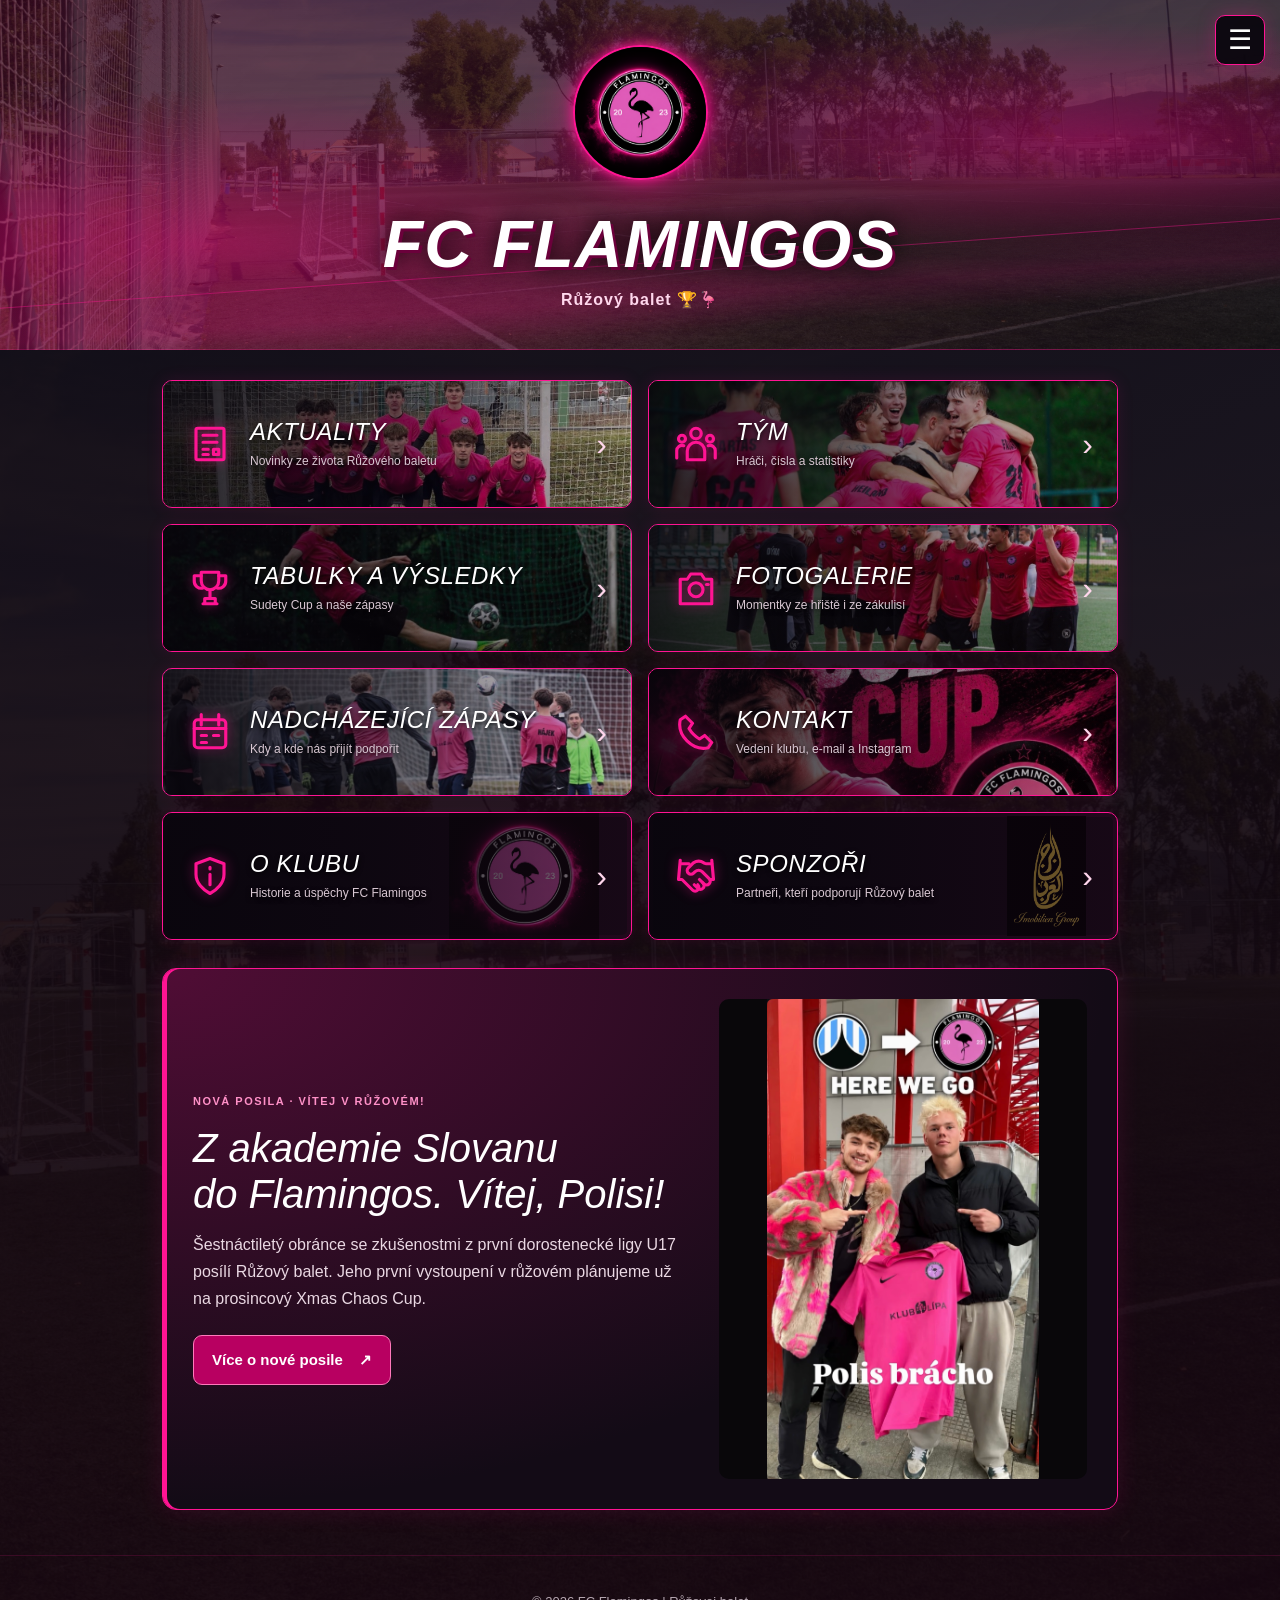
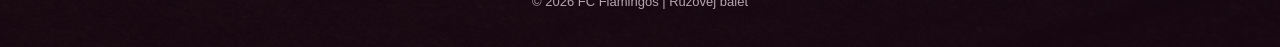
==== commit 51e99b5f: "Add files via upload" ====
--- a/index.html
+++ b/index.html
@@ -32,6 +32,17 @@
 .joma-article{border-left:4px solid #ff1493;scroll-margin-top:25px;}
 .joma-article-image{margin:24px 0;}
 @media(max-width:700px){.joma-home-banner{grid-template-columns:1fr;padding:24px 20px;gap:22px;}.joma-home-banner button{width:100%;}}
+</style><style>
+.polis-home-banner{grid-template-columns:minmax(0,1.15fr) minmax(0,.85fr);}
+#home .polis-home-banner figure{display:flex;justify-content:center;background:#09070a;border-radius:10px;overflow:hidden;}
+#home .polis-home-banner figure img{width:100%;height:480px;object-fit:contain;}
+.polis-article{border-left:4px solid #ff1493;scroll-margin-top:25px;}
+.polis-article p{line-height:1.8;}
+.polis-article h4{color:#ff91c8;font-size:20px;margin:28px 0 12px;}
+.polis-article-image{width:100%;max-width:520px;margin:26px auto;}
+.polis-article-image img{display:block;width:100%;height:auto;border-radius:10px;}
+.polis-article-image figcaption{margin-top:10px;color:#c7b3c0;font-size:13px;line-height:1.5;}
+@media(max-width:700px){.polis-home-banner{grid-template-columns:1fr;}#home .polis-home-banner figure img{height:auto;max-height:560px;}.polis-article h4{font-size:18px;}}
 </style></head>
 <body>
 <div class="menu">
@@ -61,11 +72,12 @@
 <p>Růžový balet 🏆🦩</p>
 </header>
 <section class="active" id="home">
-<div class="joma-home-banner">
-<div class="joma-banner-copy"><span class="joma-eyebrow">DĚKUJEME IMOBILIEN GROUP</span><h2>Nové soupravy.<br/>Další krok pro Flamingos.</h2>
-<p>Díky sponzorskému daru přibližně 20 000 Kč budeme mít klubové soupravy Joma s vlastním potiskem.</p>
-<button onclick="showJomaArticle()" type="button">Více o nových soupravách <span aria-hidden="true">↗</span></button></div>
-<figure><img alt="Návrh černých souprav Joma FC Flamingos s růžovým znakem a iniciálami pod klubovým logem." src="./joma-soupravy.png"/><figcaption>Orientační návrh klubového vybavení</figcaption></figure></div>
+<div class="joma-home-banner polis-home-banner">
+<div class="joma-banner-copy"><span class="joma-eyebrow">NOVÁ POSILA · VÍTEJ V RŮŽOVÉM!</span>
+<h2>Z akademie Slovanu<br/>do Flamingos. Vítej, Polisi!</h2>
+<p>Šestnáctiletý obránce se zkušenostmi z první dorostenecké ligy U17 posílí Růžový balet. Jeho první vystoupení v růžovém plánujeme už na prosincový Xmas Chaos Cup.</p>
+<button onclick="showPolisArticle()" type="button">Více o nové posile <span aria-hidden="true">↗</span></button></div>
+<figure><img alt="Polis při přivítání ve FC Flamingos s růžovým dresem. Klubová fotografie ze stories se znaky Slovanu Liberec a Flamingos." height="2048" src="./polis-flamingos.jpeg" width="1159"/></figure></div>
 </section>
 <section id="contact">
 <h2>Kontakt</h2>
@@ -105,11 +117,11 @@
 </article>
 </div>
 <div class="club-socials">
-<a class="club-social" href="mailto:fc.flamingos.lib@gmail.com">
+<a class="club-social" href="mailto:fc.flamingos.liberec@gmail.com">
 <span aria-hidden="true" class="contact-symbol">✉</span>
 <span class="contact-social-text">
 <strong>NAPIŠ NÁM</strong>
-<span>fc.flamingos.lib@gmail.com</span>
+<span>fc.flamingos.liberec@gmail.com</span>
 </span>
 <span aria-hidden="true">→</span>
 </a>
@@ -562,7 +574,19 @@
 </div>
 </section>
 <section id="news">
-<h2>Aktuality</h2><article class="news-card joma-article" id="novinky-joma">
+<h2>Aktuality</h2><article class="news-card polis-article" id="novinky-polis">
+<span class="joma-eyebrow">NOVÁ POSILA · FC FLAMINGOS</span>
+<h3>Posila z akademie Slovanu Liberec. Polis míří do Flamingos!</h3>
+<p><strong>Růžový balet vítá novou posilu! Přidává se k nám Polis, teprve šestnáctiletý talent a pilíř obrany z akademie FC Slovan Liberec.</strong> Máme radost, že náš tým rozšíří mladý hráč s chutí hrát a posouvat se dál.</p>
+<figure class="polis-article-image"><img alt="Polis a zástupce FC Flamingos společně drží růžový klubový dres při přivítání nové posily." height="2048" loading="lazy" src="./polis-flamingos.jpeg" width="1159"/><figcaption>Ze Slovanu do růžového. Vítej ve Flamingos, Polisi!</figcaption></figure>
+<h4>Zkušenosti z dorosteneckého fotbalu</h4>
+<p>Polis v současnosti hájí barvy <strong>FC Slovan Liberec ve druhé dorostenecké lize U17</strong>. Zkušenosti má také z <strong>první dorostenecké ligy U17</strong>. Do naší obrany tak přinese zkušenosti z akademického prostředí i mladou energii.</p>
+<h4>Zájem, který nás těší</h4>
+<p>O zapojení do FC Flamingos projevil Polis obrovský zájem a my jsme rádi, že si cestu k našemu klubu nacházejí i nadějní mladí hráči z akademií. Je to pro nás povzbuzení a další motivace pokračovat v práci, díky které se Růžový balet postupně posouvá dál.</p>
+<h4>Poprvé v růžovém už v prosinci</h4>
+<p>Na jeho první vystoupení v růžovém dresu se můžete těšit už na <strong>Xmas Chaos Cupu v prosinci 2026</strong>. Přijďte podpořit Flamingos a přivítat naši novou posilu!</p>
+<p><strong>Vítej mezi námi, Polisi. Těšíme se na společné zápasy!</strong></p>
+</article><article class="news-card joma-article" id="novinky-joma">
 <span class="joma-eyebrow">PARTNEŘI · KLUBOVÉ VYBAVENÍ</span>
 <h3>Imobilien Group posouvá Flamingos dál. Čekají nás nové soupravy Joma!</h3>
 <p>Máme obrovskou radost! Společnost <strong>Imobilien Group</strong> podpořila FC Flamingos sponzorským darem ve výši <strong>přibližně 20 000 Kč</strong>. Pro náš klub je to významná pomoc a další velký krok vpřed.</p>
@@ -582,7 +606,7 @@
 <p>Prezentaci vaší firmy na klubovém webu s logem a odkazem, zmínky a poděkování na našich sociálních sítích nebo společný obsah. Podle rozsahu spolupráce se můžeme domluvit také na umístění loga na dresech, klubovém oblečení či reklamních bannerech při akcích, kde to pořadatel umožní.</p>
 <p>Nemusí jít o velkou firmu ani vysokou částku. Rádi se domluvíme s místními podnikateli i většími společnostmi a připravíme spolupráci podle vašich možností.</p>
 <p><strong>Chcete být vidět společně s FC Flamingos? Napište nám a pojďme probrat možnosti!</strong></p>
-<a class="sponsor-news-contact" href="mailto:fc.flamingos.lib@gmail.com?subject=Spolupr%C3%A1ce%20s%20FC%20Flamingos">Napište nám: fc.flamingos.lib@gmail.com <span aria-hidden="true">↗</span></a>
+<a class="sponsor-news-contact" href="mailto:fc.flamingos.liberec@gmail.com?subject=Spolupr%C3%A1ce%20s%20FC%20Flamingos">Napište nám: fc.flamingos.liberec@gmail.com <span aria-hidden="true">↗</span></a>
 </article>
 <div class="news-card">
 <h3>Pro nadcházející sezónu Sudety Cupu 2026/27 chystáme B tým!</h3>
@@ -659,5 +683,17 @@
     article.scrollIntoView({behavior:'instant',block:'start'});
   });
 }
+</script><script>
+function showPolisArticle() {
+  showSection('news');
+  window.requestAnimationFrame(function () {
+    const article = document.getElementById('novinky-polis');
+    if (!article) return;
+    const heading = article.querySelector('h3');
+    heading.setAttribute('tabindex', '-1');
+    heading.focus({preventScroll:true});
+    article.scrollIntoView({behavior:'instant',block:'start'});
+  });
+}
 </script></body>
 </html>
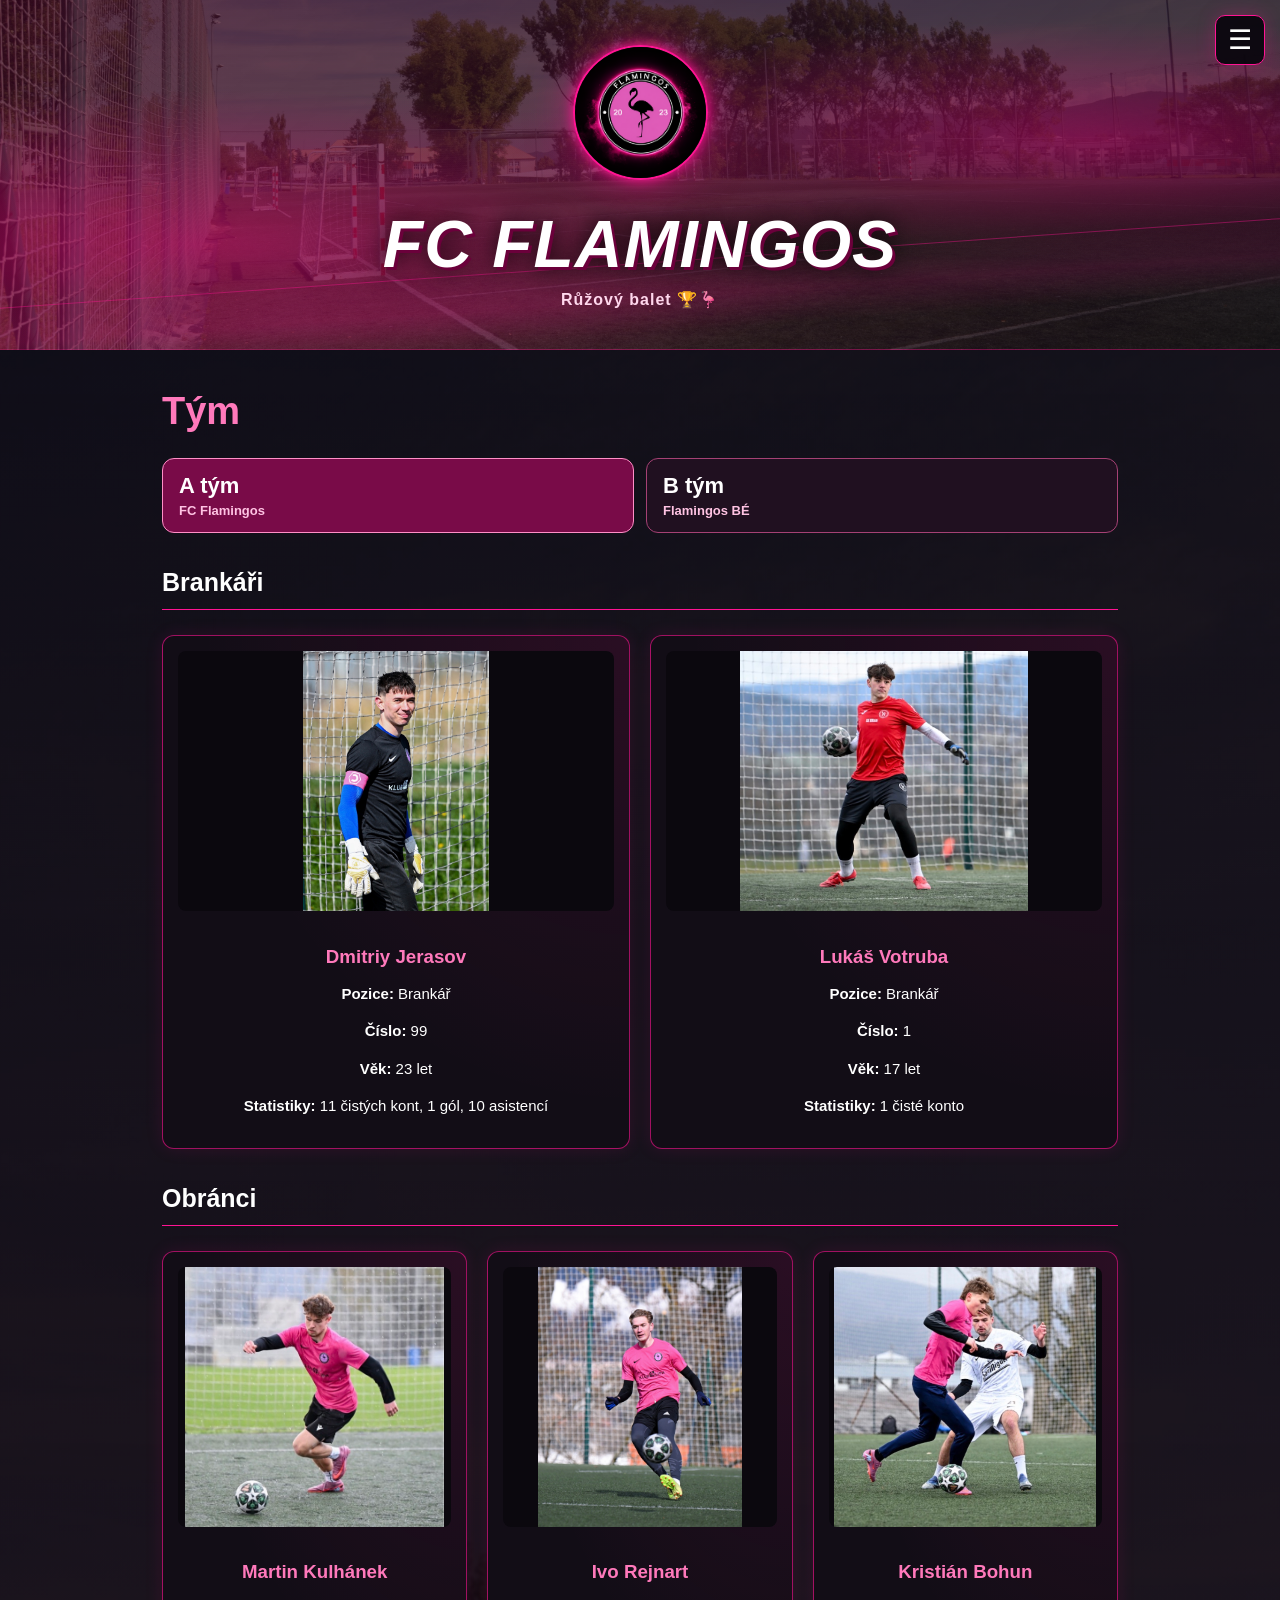
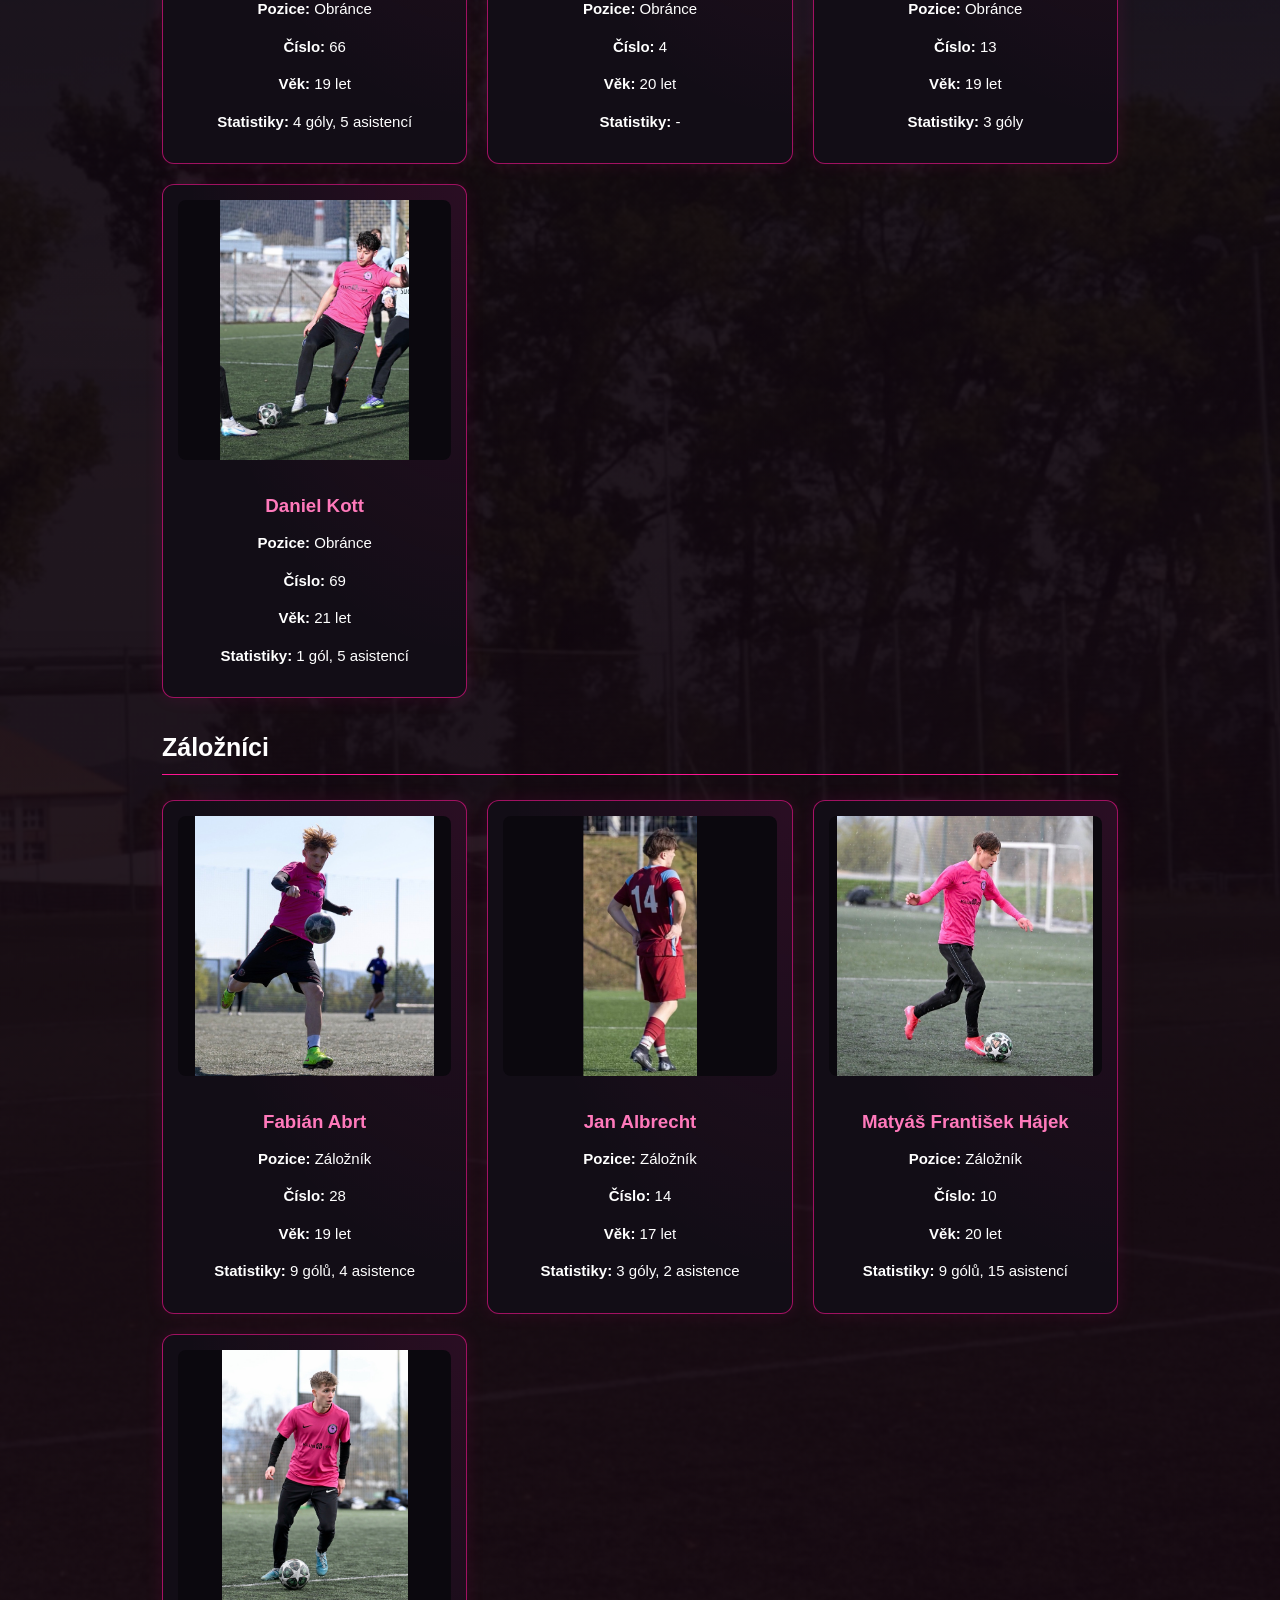
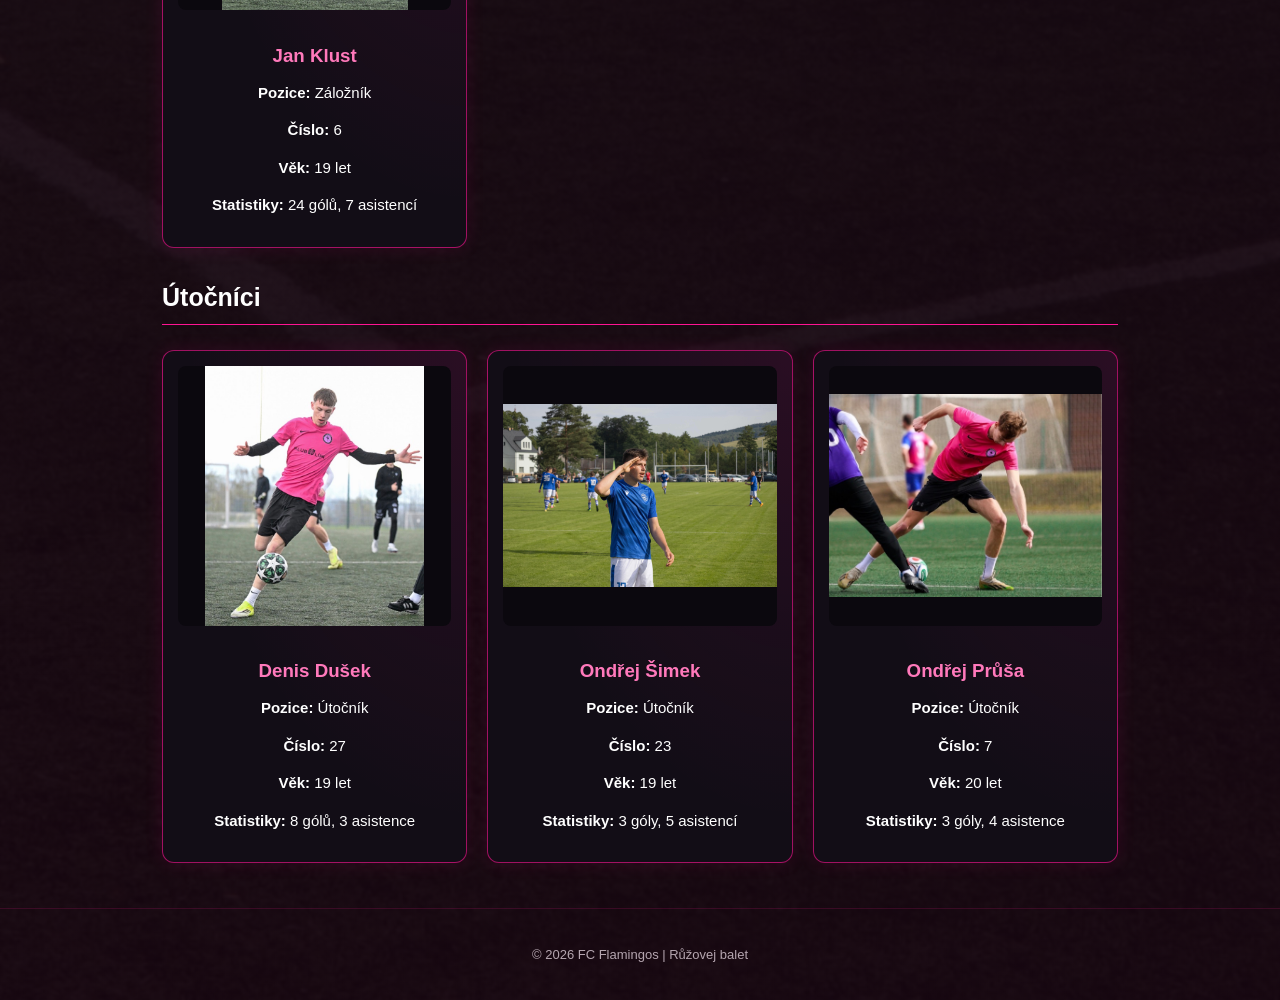
==== commit a19d6166: "Add files via upload" ====
--- a/index.html
+++ b/index.html
@@ -2,9 +2,10 @@
 
 <html lang="cs">
 <head>
+<base href="/">
 <meta charset="utf-8"/>
 <meta content="width=device-width, initial-scale=1" name="viewport"/>
-<title>FC Flamingos</title>
+<title>Tým | FC Flamingos</title>
 <link href="styles.css" rel="stylesheet"/>
 <style>
 /* Oprava log: pevná plocha pro obrázek, text pod ní. */
@@ -43,27 +44,66 @@
 .polis-article-image img{display:block;width:100%;height:auto;border-radius:10px;}
 .polis-article-image figcaption{margin-top:10px;color:#c7b3c0;font-size:13px;line-height:1.5;}
 @media(max-width:700px){.polis-home-banner{grid-template-columns:1fr;}#home .polis-home-banner figure img{height:auto;max-height:560px;}.polis-article h4{font-size:18px;}}
-</style></head>
-<body>
+</style><style>
+
+.menu-content a {
+  flex-shrink: 0;
+  padding: 13px 12px;
+  color: #fff;
+  text-align: left;
+  font-size: 15px;
+  background: #160d19;
+  border: 1px solid rgba(255, 20, 147, 0.3);
+  border-radius: 7px;
+  cursor: pointer;
+  transition: background 0.2s;
+}
+
+
+.menu-content a:hover,
+.menu-content a[aria-current="page"] {
+  background: #720944;
+  border-color: var(--pink);
+}
+.menu-content a{text-decoration:none;display:block;font-weight:normal;}
+a.home-link{font-weight:normal;overflow-wrap:normal;}
+.joma-home-banner a.article-page-link{display:inline-flex;align-items:center;justify-content:center;gap:16px;min-height:50px;padding:14px 18px;color:white;background:#b80061;border:1px solid #ff79bb;border-radius:9px;font-size:15px;font-weight:bold;text-decoration:none;cursor:pointer;}
+.joma-home-banner a.article-page-link:hover{background:#d00070;}
+@media(max-width:700px){.joma-home-banner a.article-page-link{width:100%;}}
+</style>
+
+<style>
+#team .team-picker{display:grid;grid-template-columns:repeat(2,minmax(0,1fr));gap:12px;margin:18px 0 26px}
+#team .team-picker a{display:grid;gap:4px;padding:14px 16px;border:1px solid #a54174;border-radius:12px;background:#201020;color:#fff;text-decoration:none}
+#team .team-picker strong{font-size:clamp(16px,3vw,22px)}
+#team .team-picker span{font-size:13px;color:#ffc3e3}
+#team .team-picker a:hover,#team .team-picker a[aria-current="true"]{background:#790b48;border-color:#ff8fc7}
+#team .team-roster[hidden]{display:none}
+#team .team-roster{scroll-margin-top:72px}
+#team .be-player-number{display:grid;place-items:center;width:54px;height:54px;margin:0 auto 12px;background:#43102d;border:1px solid #ba4a86;border-radius:12px;color:#ff9ed0;font-size:21px;font-weight:bold}
+</style>
+</head>
+<body data-page="team">
 <div class="menu">
 <button aria-controls="menu-content" aria-expanded="false" aria-label="Otevřít menu" class="menu-btn" onclick="toggleMenu()" type="button">
         ☰
       </button>
 <div class="menu-content" id="menu-content">
-<button onclick="showSection('home')" type="button">Úvod</button>
-<button onclick="showSection('contact')" type="button">Kontakt</button>
-<button onclick="showSection('results')" type="button">
+<a href="/" data-section="home">Úvod</a>
+<a href="/kontakt/" data-section="contact">Kontakt</a>
+<a href="/tabulky-a-vysledky/" data-section="results">
           Tabulky a výsledky
-        </button>
-<button onclick="showSection('matches')" type="button">
+        </a>
+<a href="/nadchazejici-zapasy/" data-section="matches">
           Nadcházející zápasy
-        </button>
-<button onclick="showSection('team')" type="button">Tým</button>
-<button onclick="showSection('about')" type="button">O klubu</button>
-<button onclick="showSection('gallery')" type="button">
+        </a>
+<a href="/tym/" data-section="team">Tým</a>
+<a href="/o-klubu/" data-section="about">O klubu</a>
+<a href="/fotogalerie/" data-section="gallery">
           Fotogalerie
-        </button>
-<button onclick="showSection('news')" type="button">Aktuality</button>
+        </a>
+<a href="/aktuality/" data-section="news">Aktuality</a>
+<a href="/sponzori/" data-section="sponsors" aria-controls="sponsors">Sponzoři</a>
 </div>
 </div>
 <header>
@@ -71,12 +111,12 @@
 <h1>FC Flamingos</h1>
 <p>Růžový balet 🏆🦩</p>
 </header>
-<section class="active" id="home">
+<section id="home">
 <div class="joma-home-banner polis-home-banner">
 <div class="joma-banner-copy"><span class="joma-eyebrow">NOVÁ POSILA · VÍTEJ V RŮŽOVÉM!</span>
 <h2>Z akademie Slovanu<br/>do Flamingos. Vítej, Polisi!</h2>
 <p>Šestnáctiletý obránce se zkušenostmi z první dorostenecké ligy U17 posílí Růžový balet. Jeho první vystoupení v růžovém plánujeme už na prosincový Xmas Chaos Cup.</p>
-<button onclick="showPolisArticle()" type="button">Více o nové posile <span aria-hidden="true">↗</span></button></div>
+<a class="article-page-link" href="/aktuality/#novinky-polis">Více o nové posile <span aria-hidden="true">↗</span></a></div>
 <figure><img alt="Polis při přivítání ve FC Flamingos s růžovým dresem. Klubová fotografie ze stories se znaky Slovanu Liberec a Flamingos." height="2048" src="./polis-flamingos.jpeg" width="1159"/></figure></div>
 </section>
 <section id="contact">
@@ -313,8 +353,13 @@
     </p>
 </div>
 </section>
-<section id="team">
+<section id="team" class="active">
 <h2>Tým</h2>
+<nav class="team-picker" aria-label="Výběr týmu">
+<a href="/tym/#a-tym" data-roster="a-tym"><strong>A tým</strong><span>FC Flamingos</span></a>
+<a href="/tym/#b-tym" data-roster="b-tym"><strong>B tým</strong><span>Flamingos BÉ</span></a>
+</nav>
+<div class="team-roster" id="a-tym" aria-label="Soupiska A týmu">
 <h3 class="position-title">Brankáři</h3>
 <div class="players-grid">
 <div class="player-card">
@@ -382,6 +427,112 @@
 <p><strong>Statistiky:</strong> 9 gólů, 4 asistence</p>
 </div>
 <div class="player-card">
+<img alt="Jan Albrecht" src="honza.jpg"/>
+<h3>Jan Albrecht</h3>
+<p><strong>Pozice:</strong> Záložník</p>
+<p><strong>Číslo:</strong> 14</p>
+<p><strong>Věk:</strong> 17 let</p>
+<p><strong>Statistiky:</strong> 3 góly, 2 asistence</p>
+</div>
+<div class="player-card">
+<img alt="Matyáš František Hájek" src="hajek.jpg"/>
+<h3>Matyáš František Hájek</h3>
+<p><strong>Pozice:</strong> Záložník</p>
+<p><strong>Číslo:</strong> 10</p>
+<p><strong>Věk:</strong> 20 let</p>
+<p><strong>Statistiky:</strong> 9 gólů, 15 asistencí</p>
+</div>
+<div class="player-card">
+<img alt="Jan Klust" src="klusty.jpg"/>
+<h3>Jan Klust</h3>
+<p><strong>Pozice:</strong> Záložník</p>
+<p><strong>Číslo:</strong> 6</p>
+<p><strong>Věk:</strong> 19 let</p>
+<p><strong>Statistiky:</strong> 24 gólů, 7 asistencí</p>
+</div>
+</div>
+<h3 class="position-title">Útočníci</h3>
+<div class="players-grid">
+<div class="player-card">
+<img alt="Denis Dušek" src="dena.jpg"/>
+<h3>Denis Dušek</h3>
+<p><strong>Pozice:</strong> Útočník</p>
+<p><strong>Číslo:</strong> 27</p>
+<p><strong>Věk:</strong> 19 let</p>
+<p><strong>Statistiky:</strong> 8 gólů, 3 asistence</p>
+</div>
+<div class="player-card">
+<img alt="Ondřej Šimek" src="simek.jpg"/>
+<h3>Ondřej Šimek</h3>
+<p><strong>Pozice:</strong> Útočník</p>
+<p><strong>Číslo:</strong> 23</p>
+<p><strong>Věk:</strong> 19 let</p>
+<p><strong>Statistiky:</strong> 3 góly, 5 asistencí</p>
+</div>
+<div class="player-card">
+<img alt="Ondřej Průša" src="ondra.jpg"/>
+<h3>Ondřej Průša</h3>
+<p><strong>Pozice:</strong> Útočník</p>
+<p><strong>Číslo:</strong> 7</p>
+<p><strong>Věk:</strong> 20 let</p>
+<p><strong>Statistiky:</strong> 3 góly, 4 asistence</p>
+</div>
+</div>
+</div>
+<div class="team-roster" id="b-tym" aria-labelledby="be-roster-title">
+<h3 id="be-roster-title">Flamingos BÉ</h3>
+<p>Manažer týmu: <strong>David Drobný</strong></p>
+<h3 class="position-title">Brankáři</h3>
+<div class="players-grid">
+<div class="player-card be-player">
+<div class="be-player-number" aria-hidden="true">#88</div>
+<h3>Ondřej Blažek</h3>
+<p><strong>Pozice:</strong> Brankář</p>
+<p><strong>Číslo:</strong> 88</p>
+<p><strong>Věk:</strong> 22 let</p>
+</div>
+<div class="player-card be-player">
+<div class="be-player-number" aria-hidden="true">#43</div>
+<h3>Kristián Císařovský</h3>
+<p><strong>Pozice:</strong> Brankář</p>
+<p><strong>Číslo:</strong> 43</p>
+<p><strong>Věk:</strong> 22 let</p>
+</div>
+</div>
+<h3 class="position-title">Obránci</h3>
+<div class="players-grid">
+<div class="player-card be-player">
+<div class="be-player-number" aria-hidden="true">#8</div>
+<h3>Metin Šetina</h3>
+<p><strong>Pozice:</strong> Obránce</p>
+<p><strong>Číslo:</strong> 8</p>
+<p><strong>Věk:</strong> 21 let</p>
+</div>
+<div class="player-card be-player">
+<div class="be-player-number" aria-hidden="true">#12</div>
+<h3>Matěj Král</h3>
+<p><strong>Pozice:</strong> Obránce</p>
+<p><strong>Číslo:</strong> 12</p>
+<p><strong>Věk:</strong> 20 let</p>
+</div>
+<div class="player-card be-player">
+<div class="be-player-number" aria-hidden="true">#15</div>
+<h3>Kryštof Tomášek</h3>
+<p><strong>Pozice:</strong> Obránce</p>
+<p><strong>Číslo:</strong> 15</p>
+<p><strong>Věk:</strong> 16 let</p>
+</div>
+<div class="player-card be-player">
+<div class="be-player-number" aria-hidden="true">#3</div>
+<h3>Jan Palan</h3>
+<p><strong>Pozice:</strong> Obránce</p>
+<p><strong>Číslo:</strong> 3</p>
+<p><strong>Věk:</strong> 16 let</p>
+</div>
+</div>
+<h3 class="position-title">Záložníci</h3>
+<div class="players-grid">
+<div class="player-card">
 <img alt="Jiří Heiland" src="jirka.jpg"/>
 <h3>Jiří Heiland</h3>
 <p><strong>Pozice:</strong> Záložník</p>
@@ -389,56 +540,23 @@
 <p><strong>Věk:</strong> 19 let</p>
 <p><strong>Statistiky:</strong> 1 asistence</p>
 </div>
-<div class="player-card">
-<img alt="Jan Albrecht" src="honza.jpg"/>
-<h3>Jan Albrecht</h3>
+
+<div class="player-card be-player">
+<div class="be-player-number" aria-hidden="true">#22</div>
+<h3>Vojtěch Lízner</h3>
 <p><strong>Pozice:</strong> Záložník</p>
-<p><strong>Číslo:</strong> 14</p>
-<p><strong>Věk:</strong> 17 let</p>
-<p><strong>Statistiky:</strong> 3 góly, 2 asistence</p>
-</div>
-<div class="player-card">
-<img alt="Matyáš František Hájek" src="hajek.jpg"/>
-<h3>Matyáš František Hájek</h3>
-<p><strong>Pozice:</strong> Záložník</p>
-<p><strong>Číslo:</strong> 10</p>
-<p><strong>Věk:</strong> 20 let</p>
-<p><strong>Statistiky:</strong> 9 gólů, 15 asistencí</p>
-</div>
-<div class="player-card">
-<img alt="Jan Klust" src="klusty.jpg"/>
-<h3>Jan Klust</h3>
-<p><strong>Pozice:</strong> Záložník</p>
-<p><strong>Číslo:</strong> 6</p>
-<p><strong>Věk:</strong> 19 let</p>
-<p><strong>Statistiky:</strong> 24 gólů, 7 asistencí</p>
+<p><strong>Číslo:</strong> 22</p>
+<p><strong>Věk:</strong> 16 let</p>
 </div>
 </div>
 <h3 class="position-title">Útočníci</h3>
 <div class="players-grid">
-<div class="player-card">
-<img alt="Denis Dušek" src="dena.jpg"/>
-<h3>Denis Dušek</h3>
+<div class="player-card be-player">
+<div class="be-player-number" aria-hidden="true">#9</div>
+<h3>Daniel Pavelka</h3>
 <p><strong>Pozice:</strong> Útočník</p>
-<p><strong>Číslo:</strong> 27</p>
-<p><strong>Věk:</strong> 19 let</p>
-<p><strong>Statistiky:</strong> 8 gólů, 3 asistence</p>
-</div>
-<div class="player-card">
-<img alt="Ondřej Šimek" src="simek.jpg"/>
-<h3>Ondřej Šimek</h3>
-<p><strong>Pozice:</strong> Útočník</p>
-<p><strong>Číslo:</strong> 23</p>
-<p><strong>Věk:</strong> 19 let</p>
-<p><strong>Statistiky:</strong> 3 góly, 5 asistencí</p>
-</div>
-<div class="player-card">
-<img alt="Ondřej Průša" src="ondra.jpg"/>
-<h3>Ondřej Průša</h3>
-<p><strong>Pozice:</strong> Útočník</p>
-<p><strong>Číslo:</strong> 7</p>
-<p><strong>Věk:</strong> 20 let</p>
-<p><strong>Statistiky:</strong> 3 góly, 4 asistence</p>
+<p><strong>Číslo:</strong> 9</p>
+<p><strong>Věk:</strong> 21 let</p>
 </div>
 <div class="player-card">
 <img alt="Adrián Forgáč" src="forgy.jpg"/>
@@ -448,7 +566,37 @@
 <p><strong>Věk:</strong> 21 let</p>
 <p><strong>Statistiky:</strong> -</p>
 </div>
-</div>
+
+<div class="player-card be-player">
+<div class="be-player-number" aria-hidden="true">#7</div>
+<h3>David Drobný</h3>
+<p><strong>Pozice:</strong> Útočník</p>
+<p><strong>Číslo:</strong> 7</p>
+<p><strong>Věk:</strong> 21 let</p>
+</div>
+</div>
+</div>
+<script>
+(function () {
+  const a = document.getElementById('a-tym');
+  const b = document.getElementById('b-tym');
+  const links = document.querySelectorAll('#team [data-roster]');
+  function selectRoster() {
+    const showB = location.hash === '#b-tym';
+    a.hidden = showB;
+    b.hidden = !showB;
+    for (const link of links) {
+      if (link.dataset.roster === (showB ? 'b-tym' : 'a-tym')) {
+        link.setAttribute('aria-current', 'true');
+      } else {
+        link.removeAttribute('aria-current');
+      }
+    }
+  }
+  selectRoster();
+  window.addEventListener('hashchange', selectRoster);
+})();
+</script>
 </section>
 <section id="about">
 <h2>O klubu</h2>
@@ -695,5 +843,6 @@
     article.scrollIntoView({behavior:'instant',block:'start'});
   });
 }
-</script></body>
+</script><script src="page-navigation.js"></script>
+</body>
 </html>
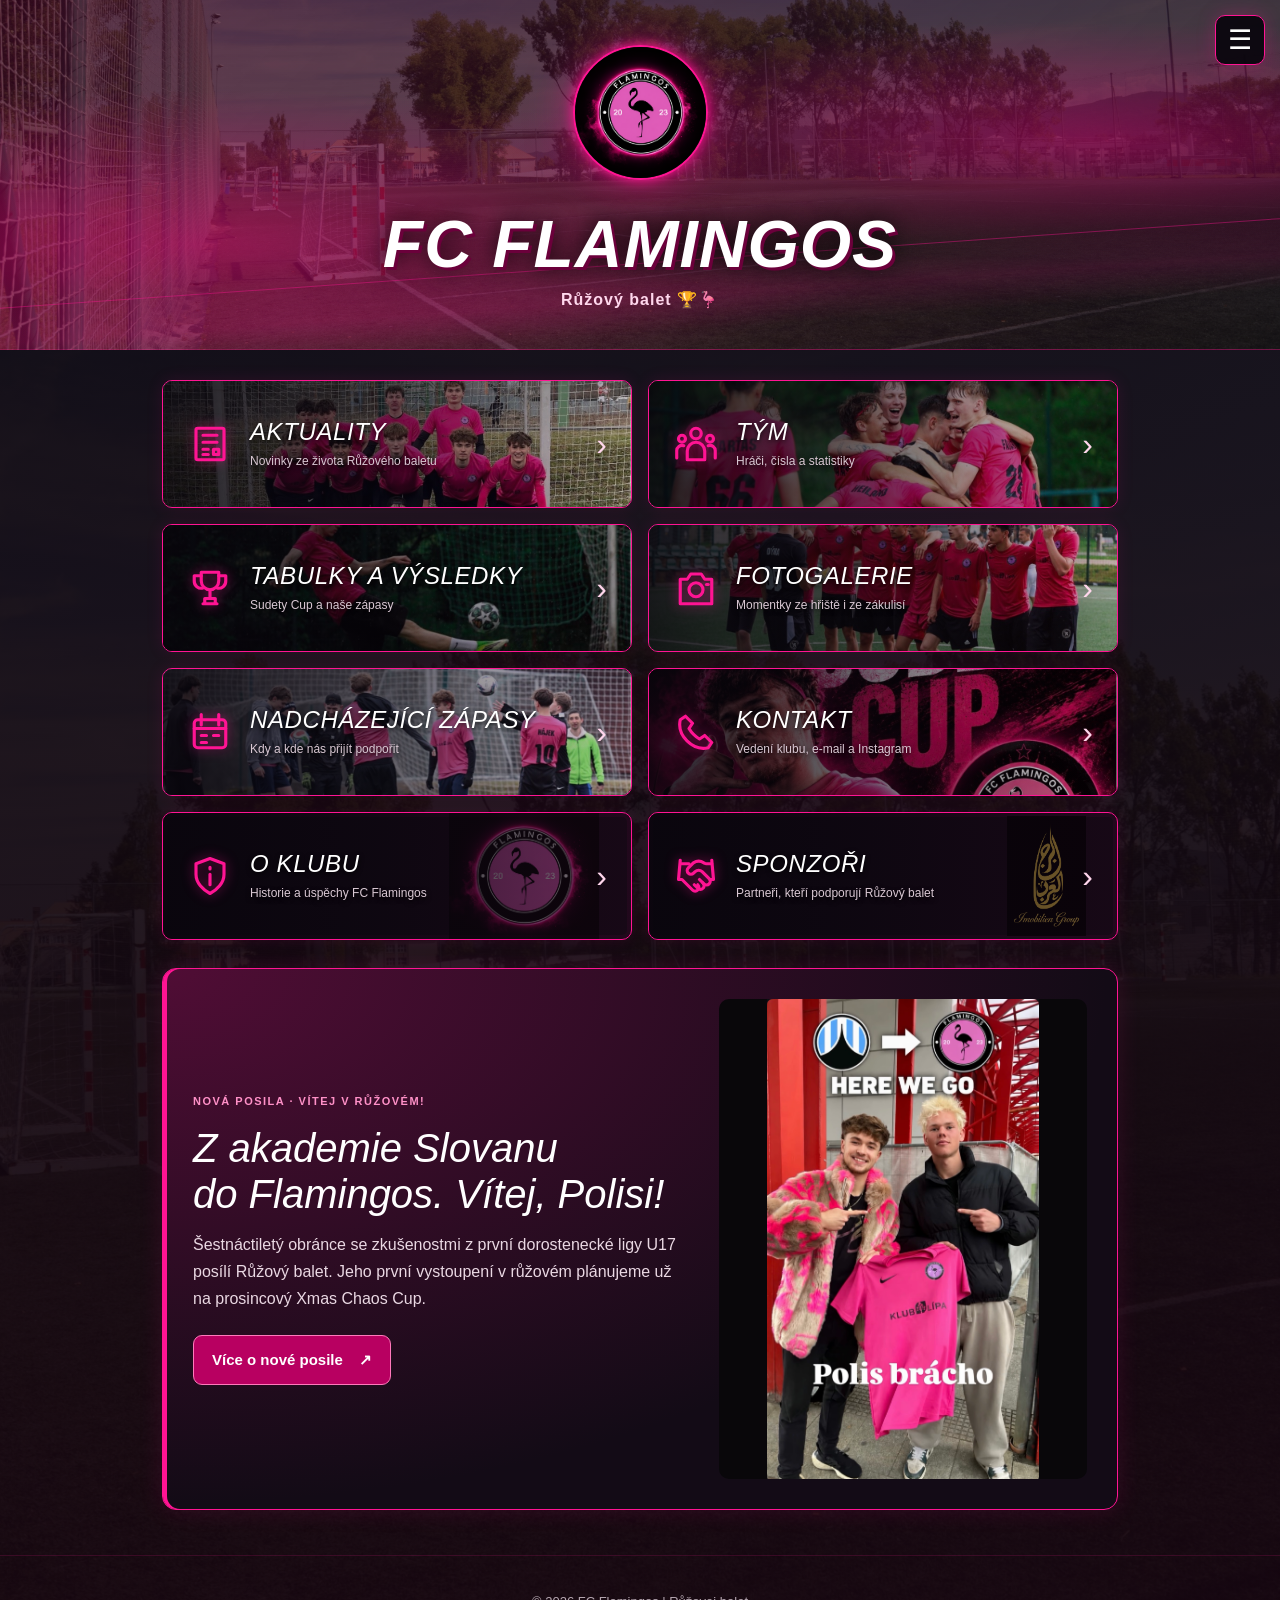
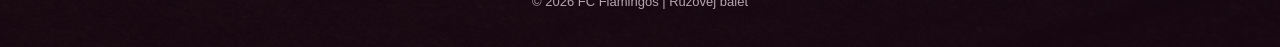
==== commit bcf1830d: "Add files via upload" ====
--- a/index.html
+++ b/index.html
@@ -5,7 +5,7 @@
 <base href="/">
 <meta charset="utf-8"/>
 <meta content="width=device-width, initial-scale=1" name="viewport"/>
-<title>Tým | FC Flamingos</title>
+<title>FC Flamingos</title>
 <link href="styles.css" rel="stylesheet"/>
 <style>
 /* Oprava log: pevná plocha pro obrázek, text pod ní. */
@@ -71,19 +71,8 @@
 .joma-home-banner a.article-page-link:hover{background:#d00070;}
 @media(max-width:700px){.joma-home-banner a.article-page-link{width:100%;}}
 </style>
-
-<style>
-#team .team-picker{display:grid;grid-template-columns:repeat(2,minmax(0,1fr));gap:12px;margin:18px 0 26px}
-#team .team-picker a{display:grid;gap:4px;padding:14px 16px;border:1px solid #a54174;border-radius:12px;background:#201020;color:#fff;text-decoration:none}
-#team .team-picker strong{font-size:clamp(16px,3vw,22px)}
-#team .team-picker span{font-size:13px;color:#ffc3e3}
-#team .team-picker a:hover,#team .team-picker a[aria-current="true"]{background:#790b48;border-color:#ff8fc7}
-#team .team-roster[hidden]{display:none}
-#team .team-roster{scroll-margin-top:72px}
-#team .be-player-number{display:grid;place-items:center;width:54px;height:54px;margin:0 auto 12px;background:#43102d;border:1px solid #ba4a86;border-radius:12px;color:#ff9ed0;font-size:21px;font-weight:bold}
-</style>
 </head>
-<body data-page="team">
+<body data-page="home">
 <div class="menu">
 <button aria-controls="menu-content" aria-expanded="false" aria-label="Otevřít menu" class="menu-btn" onclick="toggleMenu()" type="button">
         ☰
@@ -111,7 +100,7 @@
 <h1>FC Flamingos</h1>
 <p>Růžový balet 🏆🦩</p>
 </header>
-<section id="home">
+<section id="home" class="active">
 <div class="joma-home-banner polis-home-banner">
 <div class="joma-banner-copy"><span class="joma-eyebrow">NOVÁ POSILA · VÍTEJ V RŮŽOVÉM!</span>
 <h2>Z akademie Slovanu<br/>do Flamingos. Vítej, Polisi!</h2>
@@ -353,13 +342,8 @@
     </p>
 </div>
 </section>
-<section id="team" class="active">
+<section id="team">
 <h2>Tým</h2>
-<nav class="team-picker" aria-label="Výběr týmu">
-<a href="/tym/#a-tym" data-roster="a-tym"><strong>A tým</strong><span>FC Flamingos</span></a>
-<a href="/tym/#b-tym" data-roster="b-tym"><strong>B tým</strong><span>Flamingos BÉ</span></a>
-</nav>
-<div class="team-roster" id="a-tym" aria-label="Soupiska A týmu">
 <h3 class="position-title">Brankáři</h3>
 <div class="players-grid">
 <div class="player-card">
@@ -427,6 +411,14 @@
 <p><strong>Statistiky:</strong> 9 gólů, 4 asistence</p>
 </div>
 <div class="player-card">
+<img alt="Jiří Heiland" src="jirka.jpg"/>
+<h3>Jiří Heiland</h3>
+<p><strong>Pozice:</strong> Záložník</p>
+<p><strong>Číslo:</strong> 11</p>
+<p><strong>Věk:</strong> 19 let</p>
+<p><strong>Statistiky:</strong> 1 asistence</p>
+</div>
+<div class="player-card">
 <img alt="Jan Albrecht" src="honza.jpg"/>
 <h3>Jan Albrecht</h3>
 <p><strong>Pozice:</strong> Záložník</p>
@@ -477,87 +469,6 @@
 <p><strong>Věk:</strong> 20 let</p>
 <p><strong>Statistiky:</strong> 3 góly, 4 asistence</p>
 </div>
-</div>
-</div>
-<div class="team-roster" id="b-tym" aria-labelledby="be-roster-title">
-<h3 id="be-roster-title">Flamingos BÉ</h3>
-<p>Manažer týmu: <strong>David Drobný</strong></p>
-<h3 class="position-title">Brankáři</h3>
-<div class="players-grid">
-<div class="player-card be-player">
-<div class="be-player-number" aria-hidden="true">#88</div>
-<h3>Ondřej Blažek</h3>
-<p><strong>Pozice:</strong> Brankář</p>
-<p><strong>Číslo:</strong> 88</p>
-<p><strong>Věk:</strong> 22 let</p>
-</div>
-<div class="player-card be-player">
-<div class="be-player-number" aria-hidden="true">#43</div>
-<h3>Kristián Císařovský</h3>
-<p><strong>Pozice:</strong> Brankář</p>
-<p><strong>Číslo:</strong> 43</p>
-<p><strong>Věk:</strong> 22 let</p>
-</div>
-</div>
-<h3 class="position-title">Obránci</h3>
-<div class="players-grid">
-<div class="player-card be-player">
-<div class="be-player-number" aria-hidden="true">#8</div>
-<h3>Metin Šetina</h3>
-<p><strong>Pozice:</strong> Obránce</p>
-<p><strong>Číslo:</strong> 8</p>
-<p><strong>Věk:</strong> 21 let</p>
-</div>
-<div class="player-card be-player">
-<div class="be-player-number" aria-hidden="true">#12</div>
-<h3>Matěj Král</h3>
-<p><strong>Pozice:</strong> Obránce</p>
-<p><strong>Číslo:</strong> 12</p>
-<p><strong>Věk:</strong> 20 let</p>
-</div>
-<div class="player-card be-player">
-<div class="be-player-number" aria-hidden="true">#15</div>
-<h3>Kryštof Tomášek</h3>
-<p><strong>Pozice:</strong> Obránce</p>
-<p><strong>Číslo:</strong> 15</p>
-<p><strong>Věk:</strong> 16 let</p>
-</div>
-<div class="player-card be-player">
-<div class="be-player-number" aria-hidden="true">#3</div>
-<h3>Jan Palan</h3>
-<p><strong>Pozice:</strong> Obránce</p>
-<p><strong>Číslo:</strong> 3</p>
-<p><strong>Věk:</strong> 16 let</p>
-</div>
-</div>
-<h3 class="position-title">Záložníci</h3>
-<div class="players-grid">
-<div class="player-card">
-<img alt="Jiří Heiland" src="jirka.jpg"/>
-<h3>Jiří Heiland</h3>
-<p><strong>Pozice:</strong> Záložník</p>
-<p><strong>Číslo:</strong> 11</p>
-<p><strong>Věk:</strong> 19 let</p>
-<p><strong>Statistiky:</strong> 1 asistence</p>
-</div>
-
-<div class="player-card be-player">
-<div class="be-player-number" aria-hidden="true">#22</div>
-<h3>Vojtěch Lízner</h3>
-<p><strong>Pozice:</strong> Záložník</p>
-<p><strong>Číslo:</strong> 22</p>
-<p><strong>Věk:</strong> 16 let</p>
-</div>
-</div>
-<h3 class="position-title">Útočníci</h3>
-<div class="players-grid">
-<div class="player-card be-player">
-<div class="be-player-number" aria-hidden="true">#9</div>
-<h3>Daniel Pavelka</h3>
-<p><strong>Pozice:</strong> Útočník</p>
-<p><strong>Číslo:</strong> 9</p>
-<p><strong>Věk:</strong> 21 let</p>
-</div>
 <div class="player-card">
 <img alt="Adrián Forgáč" src="forgy.jpg"/>
 <h3>Adrián Forgáč</h3>
@@ -566,37 +477,7 @@
 <p><strong>Věk:</strong> 21 let</p>
 <p><strong>Statistiky:</strong> -</p>
 </div>
-
-<div class="player-card be-player">
-<div class="be-player-number" aria-hidden="true">#7</div>
-<h3>David Drobný</h3>
-<p><strong>Pozice:</strong> Útočník</p>
-<p><strong>Číslo:</strong> 7</p>
-<p><strong>Věk:</strong> 21 let</p>
-</div>
-</div>
-</div>
-<script>
-(function () {
-  const a = document.getElementById('a-tym');
-  const b = document.getElementById('b-tym');
-  const links = document.querySelectorAll('#team [data-roster]');
-  function selectRoster() {
-    const showB = location.hash === '#b-tym';
-    a.hidden = showB;
-    b.hidden = !showB;
-    for (const link of links) {
-      if (link.dataset.roster === (showB ? 'b-tym' : 'a-tym')) {
-        link.setAttribute('aria-current', 'true');
-      } else {
-        link.removeAttribute('aria-current');
-      }
-    }
-  }
-  selectRoster();
-  window.addEventListener('hashchange', selectRoster);
-})();
-</script>
+</div>
 </section>
 <section id="about">
 <h2>O klubu</h2>
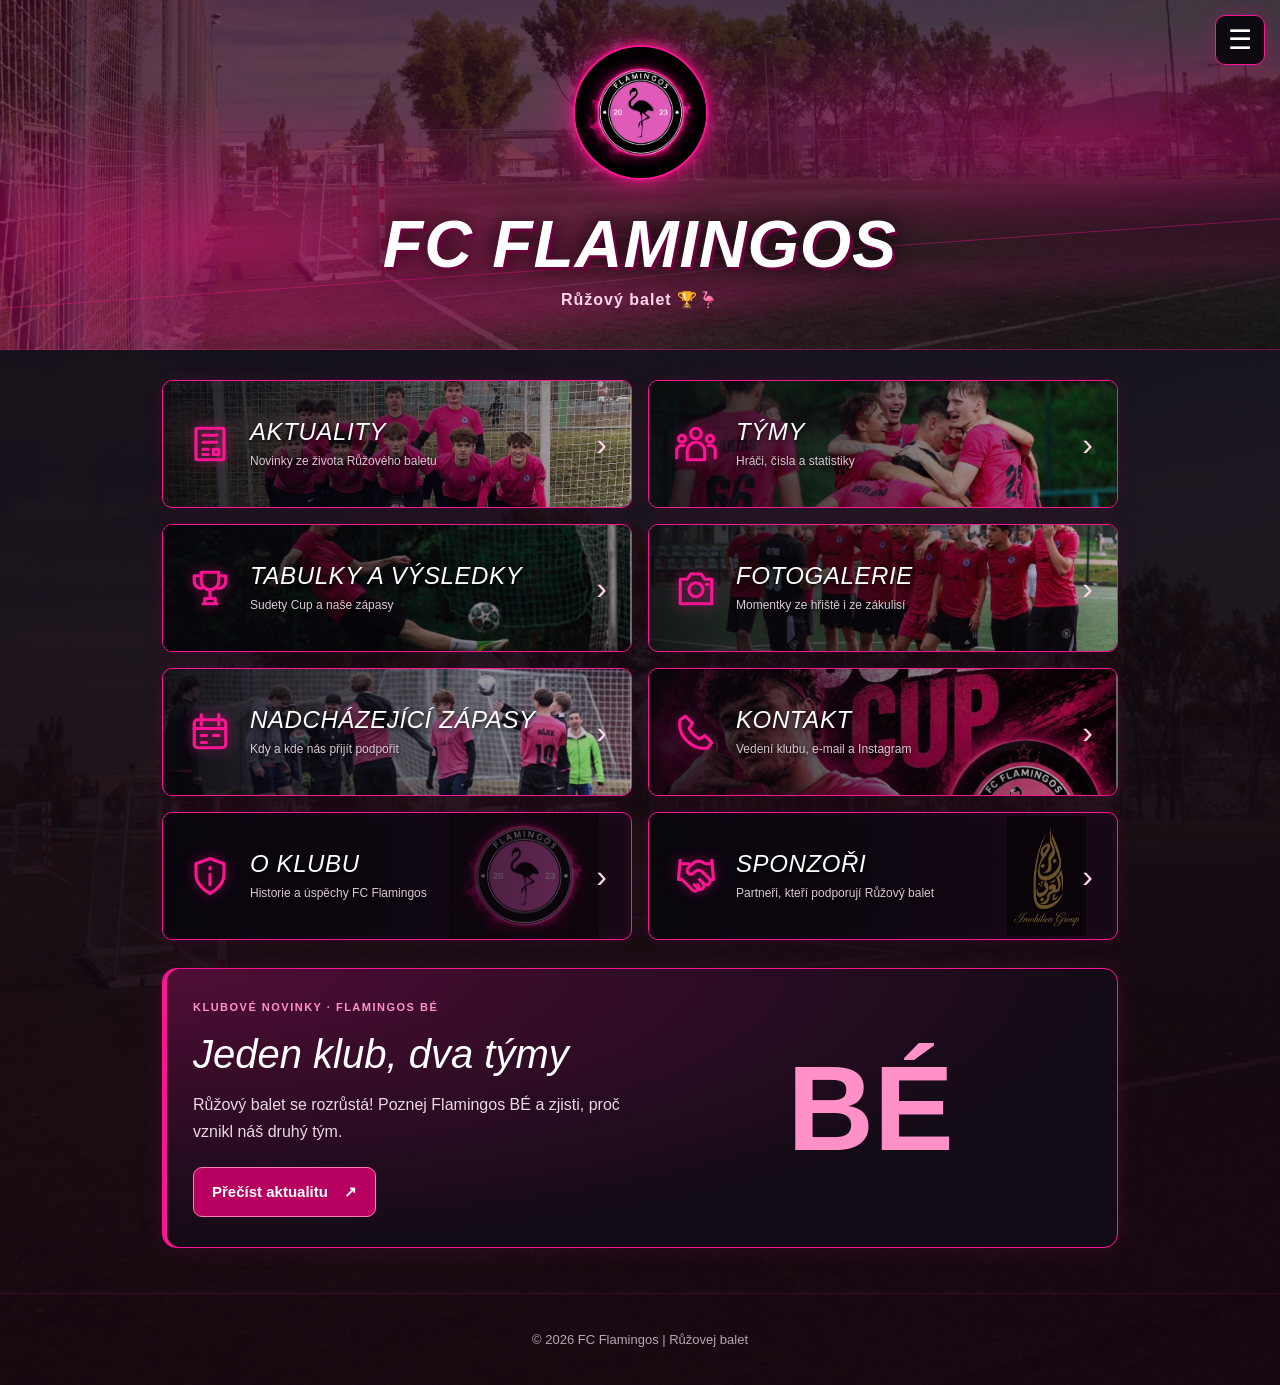
==== commit 805b6116: "Add files via upload" ====
--- a/index.html
+++ b/index.html
@@ -101,12 +101,15 @@
 <p>Růžový balet 🏆🦩</p>
 </header>
 <section id="home" class="active">
-<div class="joma-home-banner polis-home-banner">
-<div class="joma-banner-copy"><span class="joma-eyebrow">NOVÁ POSILA · VÍTEJ V RŮŽOVÉM!</span>
-<h2>Z akademie Slovanu<br/>do Flamingos. Vítej, Polisi!</h2>
-<p>Šestnáctiletý obránce se zkušenostmi z první dorostenecké ligy U17 posílí Růžový balet. Jeho první vystoupení v růžovém plánujeme už na prosincový Xmas Chaos Cup.</p>
-<a class="article-page-link" href="/aktuality/#novinky-polis">Více o nové posile <span aria-hidden="true">↗</span></a></div>
-<figure><img alt="Polis při přivítání ve FC Flamingos s růžovým dresem. Klubová fotografie ze stories se znaky Slovanu Liberec a Flamingos." height="2048" src="./polis-flamingos.jpeg" width="1159"/></figure></div>
+<div class="joma-home-banner">
+<div class="joma-banner-copy">
+<span class="joma-eyebrow">KLUBOVÉ NOVINKY · FLAMINGOS BÉ</span>
+<h2>Jeden klub, dva týmy</h2>
+<p>Růžový balet se rozrůstá! Poznej Flamingos BÉ a zjisti, proč vznikl náš druhý tým.</p>
+<a class="article-page-link" href="/aktuality/#flamingos-be">Přečíst aktualitu <span aria-hidden="true">↗</span></a>
+</div>
+<div aria-hidden="true" style="text-align:center;font-size:clamp(48px,12vw,120px);font-weight:900;color:#ff91c8">BÉ</div>
+</div>
 </section>
 <section id="contact">
 <h2>Kontakt</h2>
